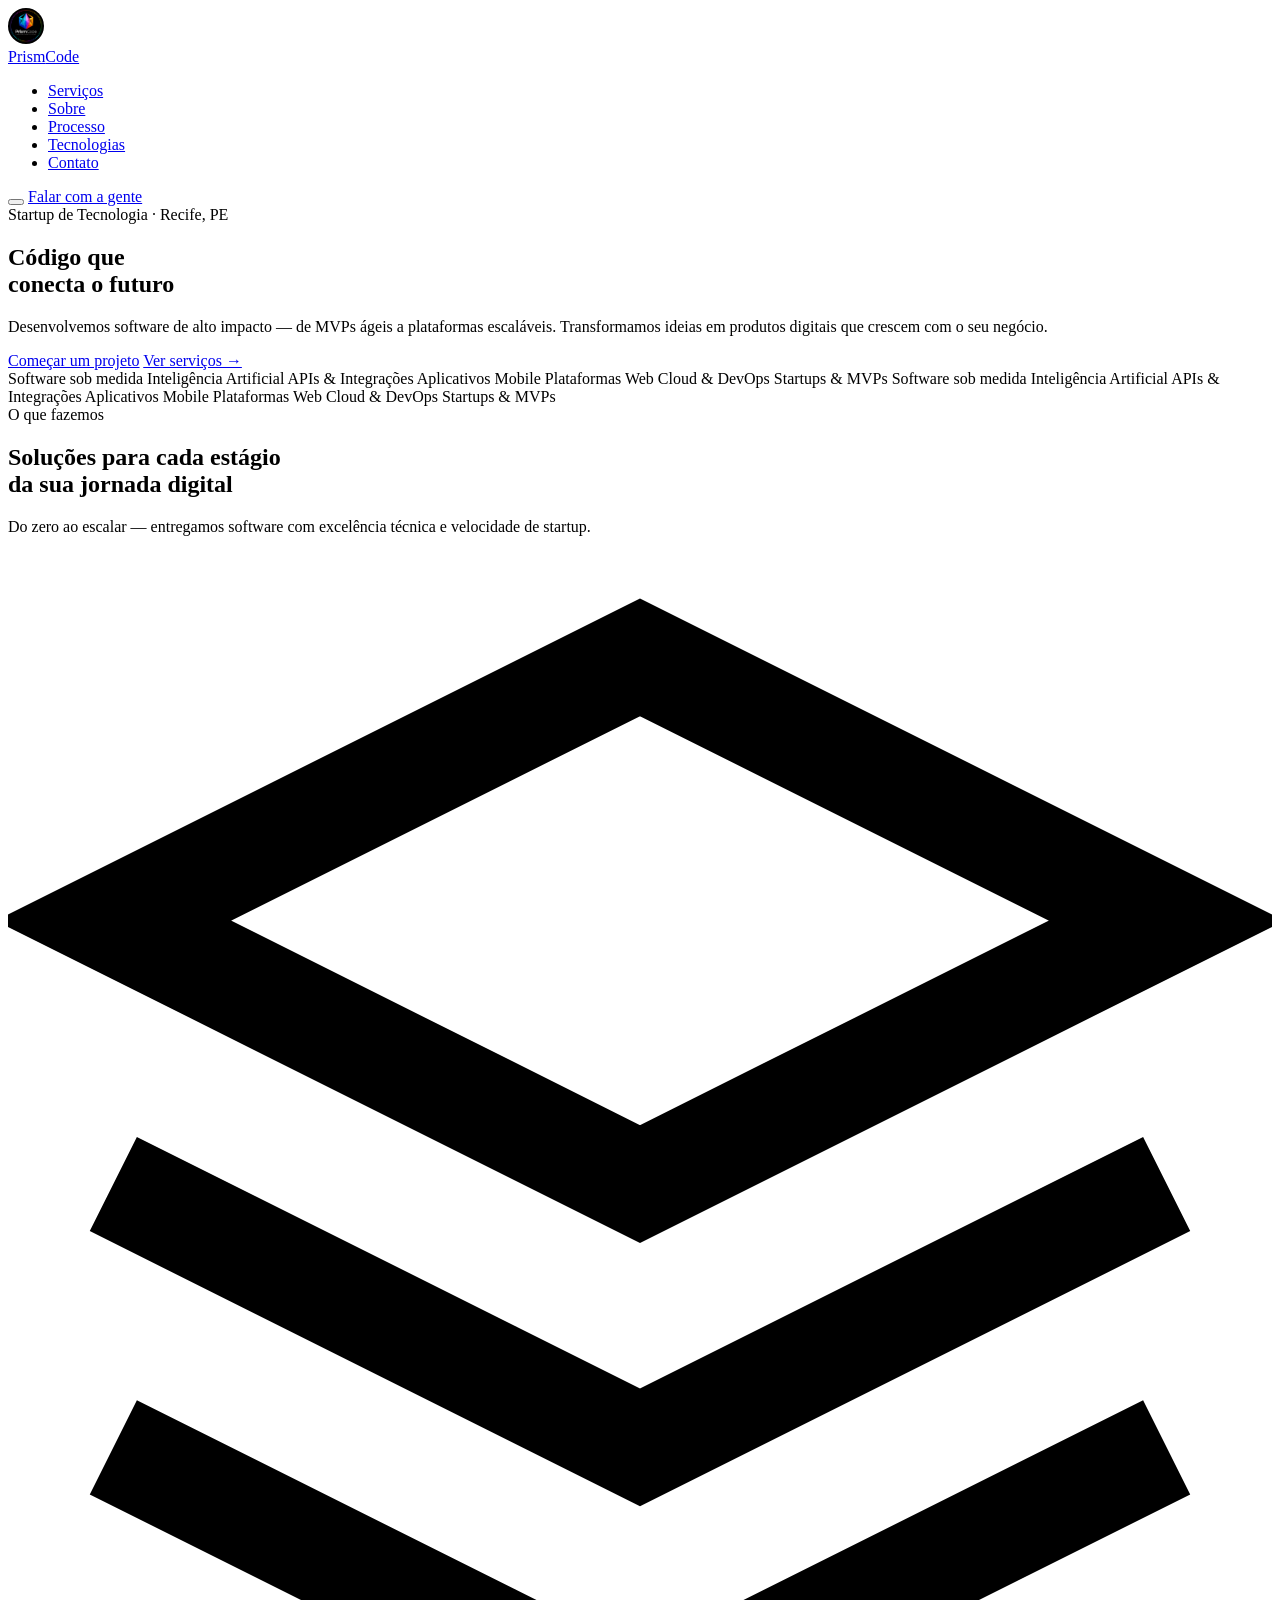
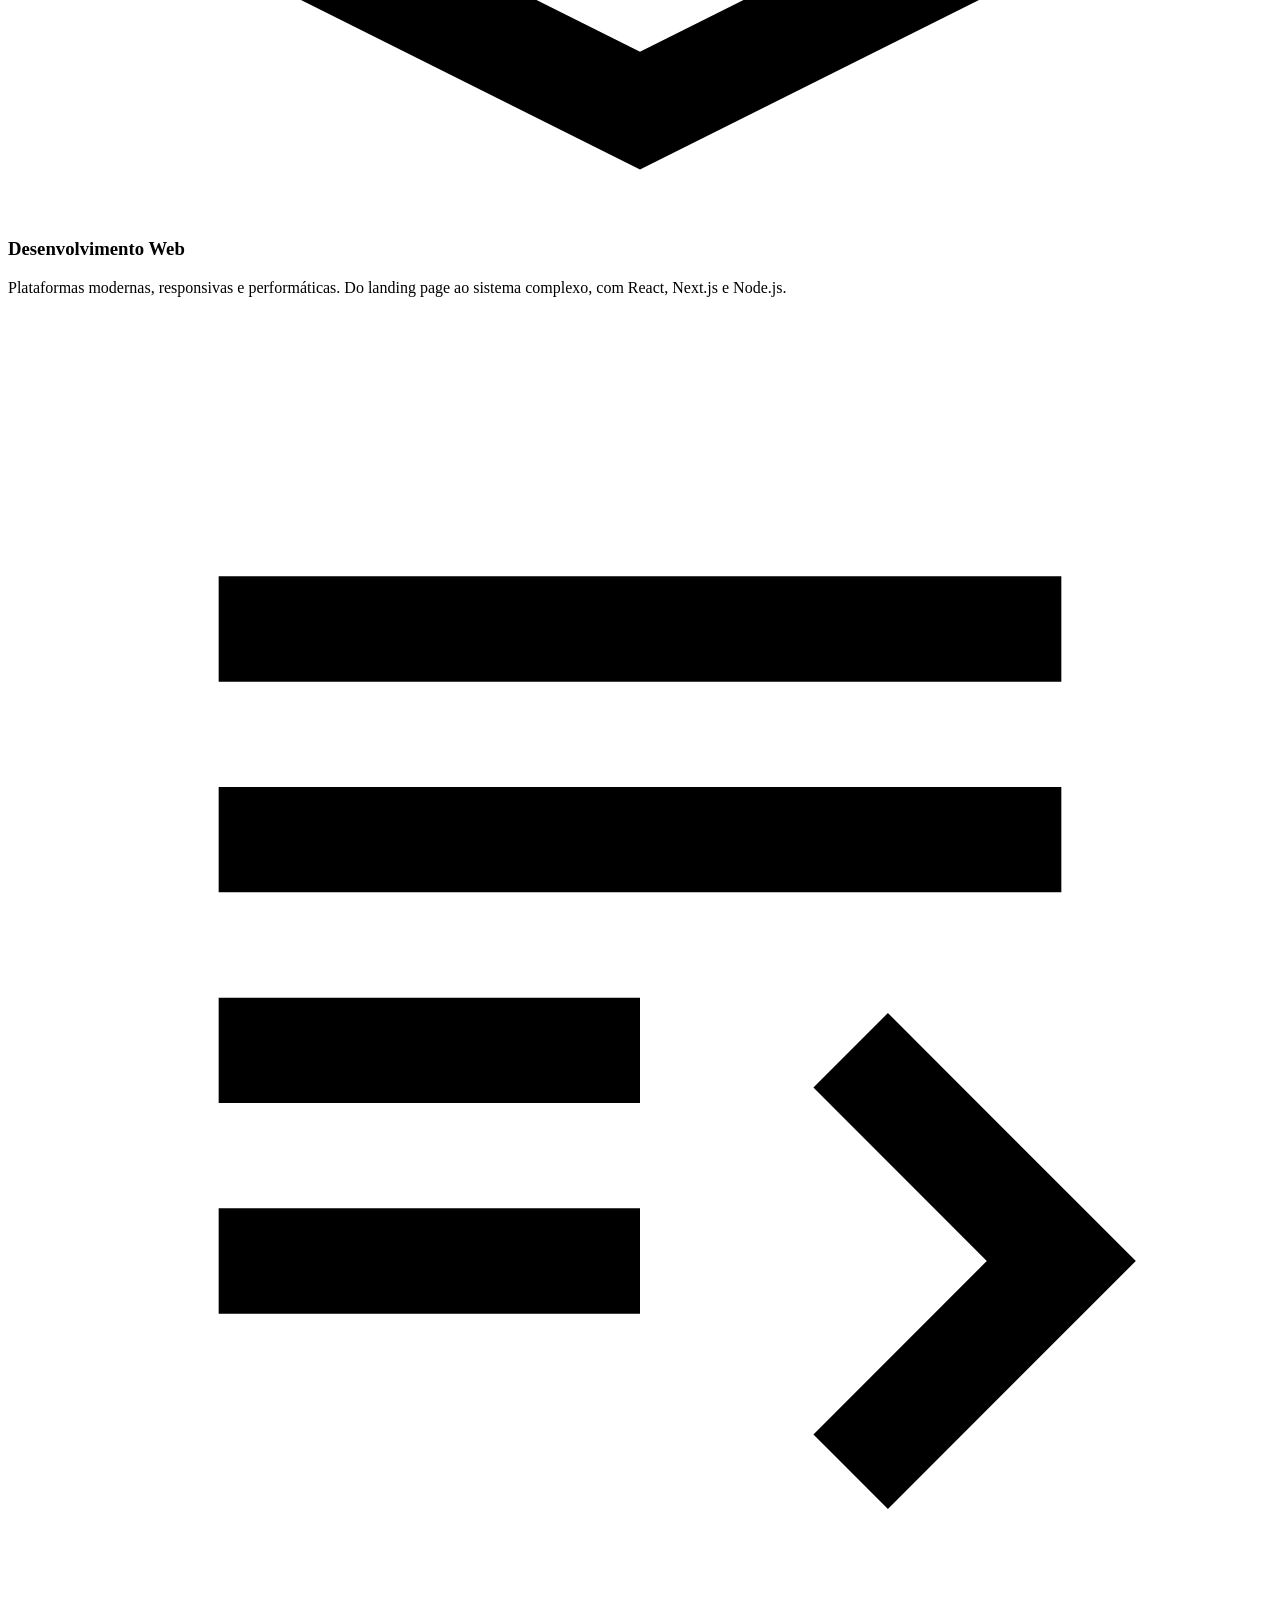
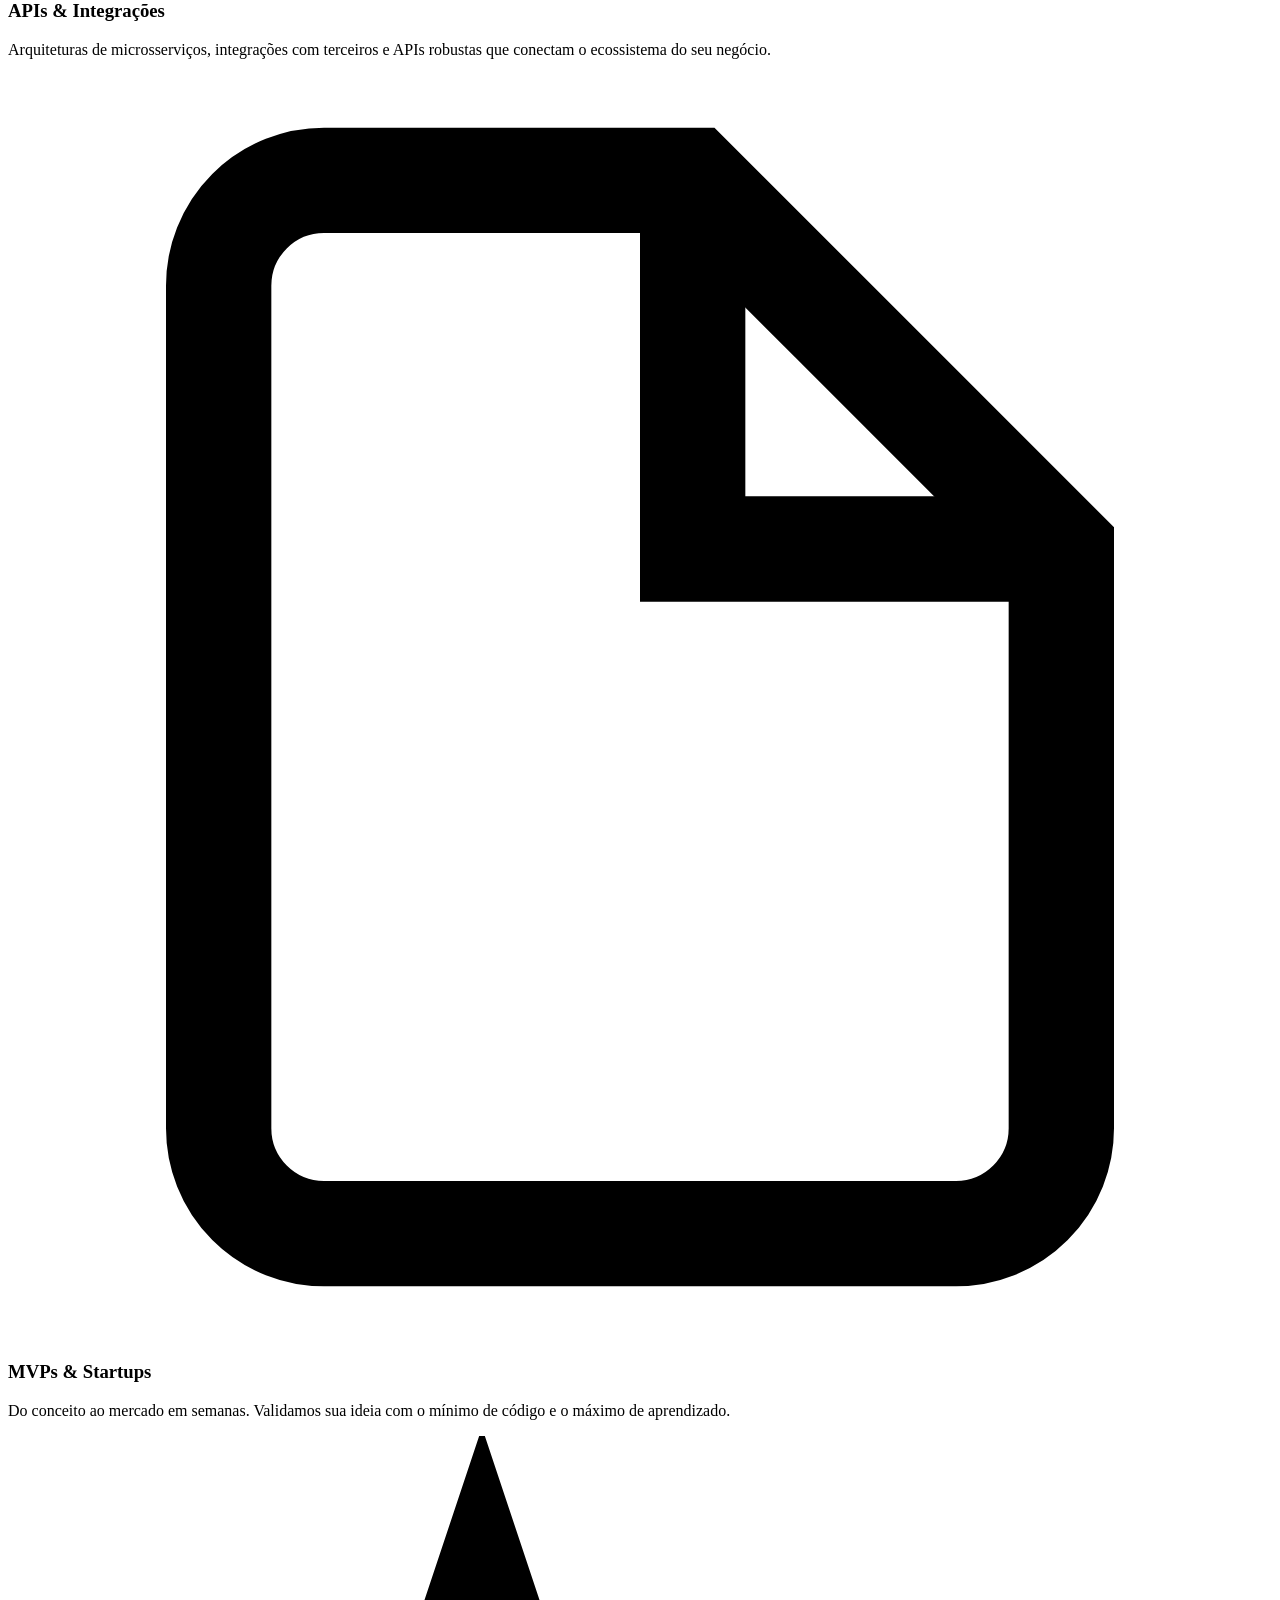
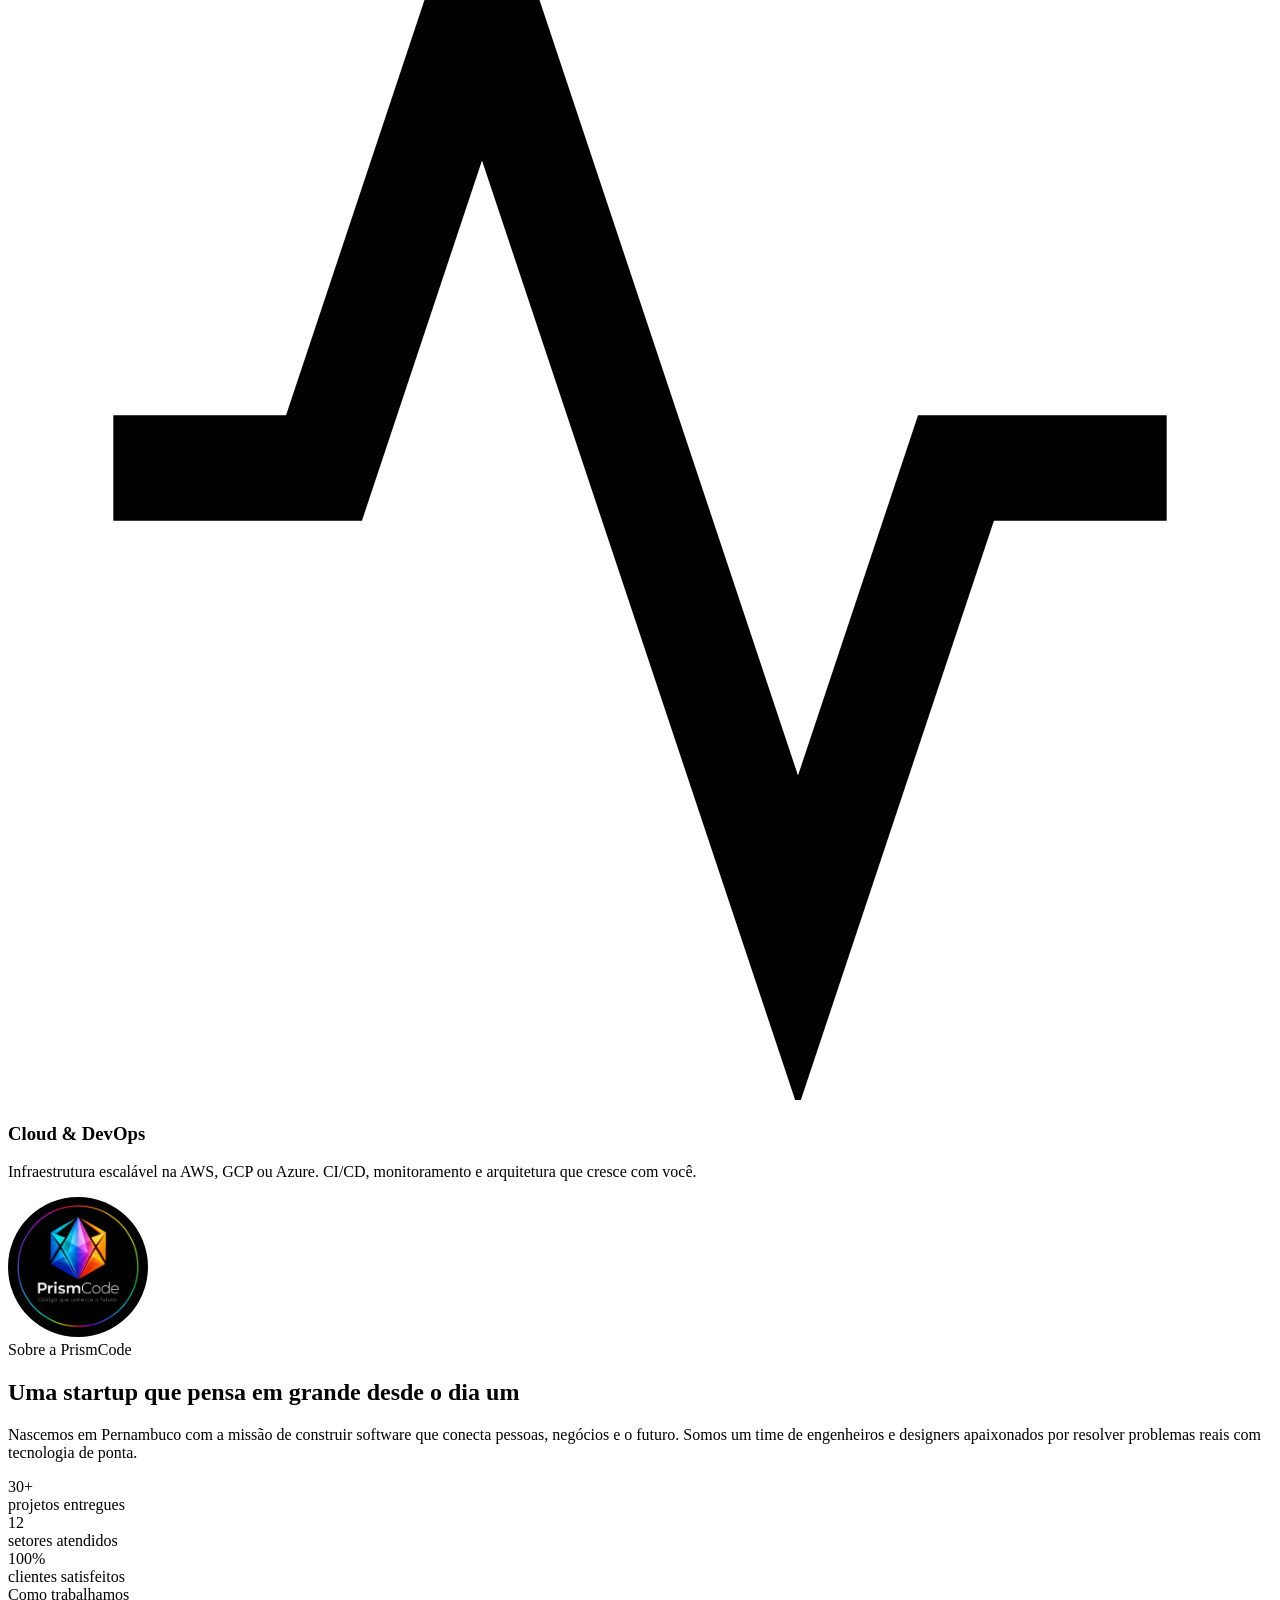
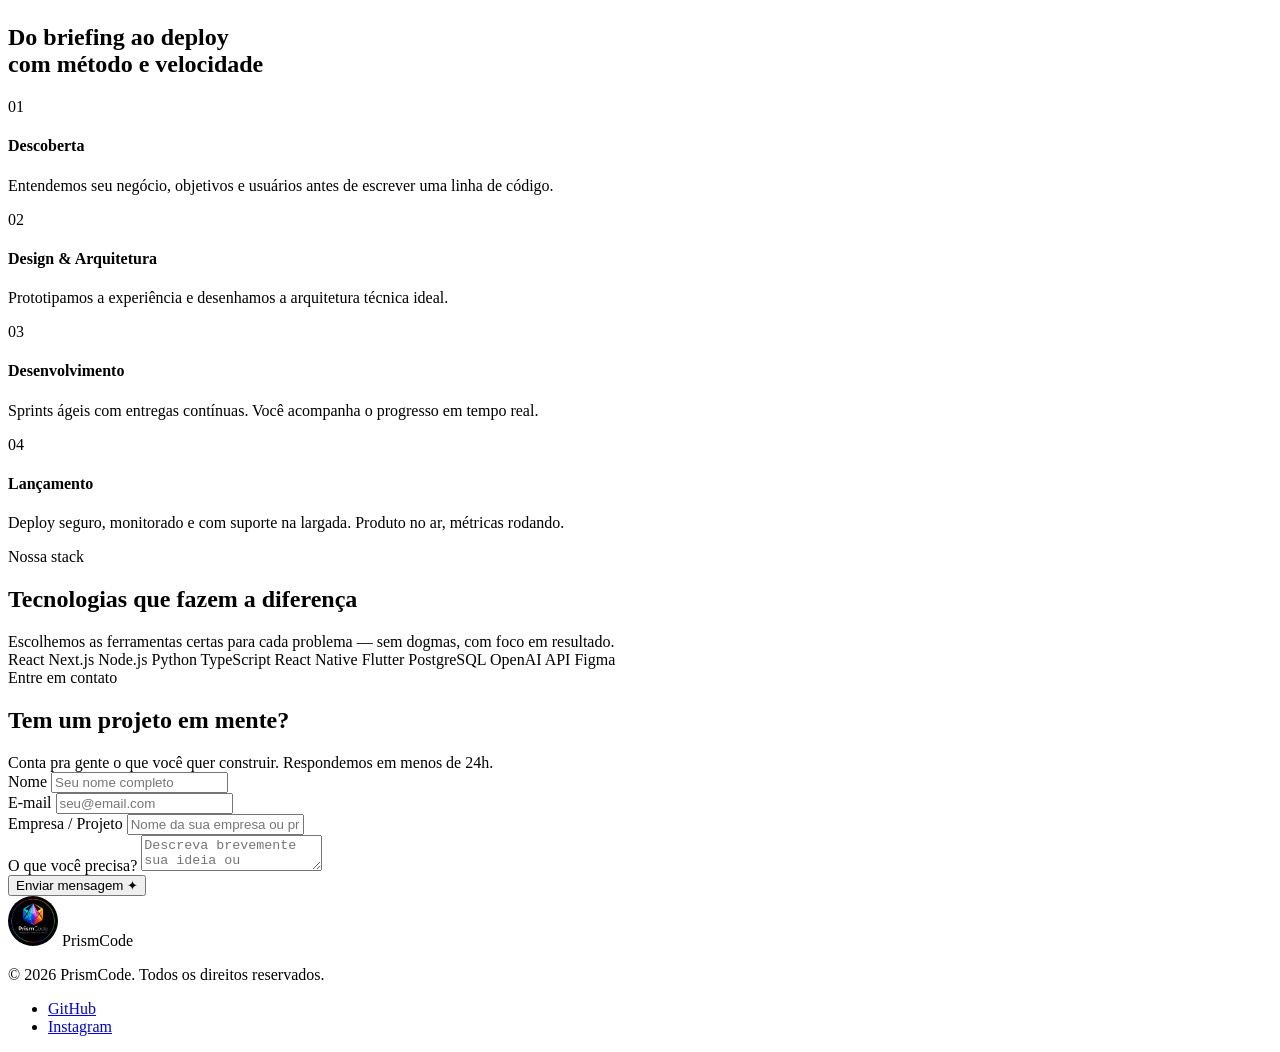
==== index.html @ 4658ee4d "Rename prismcode.html to index.html" ====
<!DOCTYPE html>
<html lang="pt-BR" data-theme="dark">
<head>
<link rel="icon" type="image/x-icon" href="images/prismlogo.png">
<meta charset="UTF-8">
<meta name="viewport" content="width=device-width, initial-scale=1.0">
<title>PrismCode — Código que conecta o futuro</title>
<link rel="stylesheet" href="css/style.css">
<link rel="preconnect" href="https://fonts.googleapis.com">
<link href="https://fonts.googleapis.com/css2?family=Syne:wght@400;600;700;800&family=DM+Sans:wght@300;400;500&display=swap" rel="stylesheet">
</head>
<body>  
<!-- NAV -->
<nav>
  <a class="nav-logo" href="#">
    <img src="images/prismlogo.png" alt="logo" style="width:36px;height:36px;border-radius:50%;object-fit:cover;flex-shrink:0;" />
    <div class="logo-text">
      <span>Prism</span><span>Code</span>
    </div>
  </a>
  <ul class="nav-links">
    <li><a href="#services">Serviços</a></li>
    <li><a href="#about">Sobre</a></li>
    <li><a href="#processo">Processo</a></li>
    <li><a href="#tecnologias">Tecnologias</a></li>
    <li><a href="#contato">Contato</a></li>
  </ul>
  <div class="nav-right">
    <button class="theme-toggle" id="themeToggle" aria-label="Alternar tema"></button>
    <a href="#contato" class="btn-cta">Falar com a gente</a>
  </div>
</nav>

<!-- HERO -->
<section class="hero">
  <div class="hero-bg">
    <div class="orb orb1"></div>
    <div class="orb orb2"></div>
    <div class="orb orb3"></div>
  </div>
  <div class="hero-content">
    <div class="badge"><span class="badge-dot"></span> Startup de Tecnologia · Recife, PE</div>
    <h1>Código que<br><span class="gradient-text">conecta o futuro</span></h1>
    <p>Desenvolvemos software de alto impacto — de MVPs ágeis a plataformas escaláveis. Transformamos ideias em produtos digitais que crescem com o seu negócio.</p>
    <div class="hero-actions">
      <a href="#contato" class="btn-primary">Começar um projeto</a>
      <a href="#services" class="btn-secondary">Ver serviços →</a>
    </div>
  </div>
</section>

<!-- MARQUEE -->
<div class="marquee-section">
  <div class="marquee-track">
    <span class="marquee-item">Software sob medida</span>
    <span class="marquee-item">Inteligência Artificial</span>
    <span class="marquee-item">APIs & Integrações</span>
    <span class="marquee-item">Aplicativos Mobile</span>
    <span class="marquee-item">Plataformas Web</span>
    <span class="marquee-item">Cloud & DevOps</span>
    <span class="marquee-item">Startups & MVPs</span>
    <span class="marquee-item">Software sob medida</span>
    <span class="marquee-item">Inteligência Artificial</span>
    <span class="marquee-item">APIs & Integrações</span>
    <span class="marquee-item">Aplicativos Mobile</span>
    <span class="marquee-item">Plataformas Web</span>
    <span class="marquee-item">Cloud & DevOps</span>
    <span class="marquee-item">Startups & MVPs</span>
  </div>
</div>

<!-- SERVICES -->
<section id="services">
  <div class="services-header reveal">
    <div class="section-label">O que fazemos</div>
    <h2 class="section-title">Soluções para cada estágio<br>da sua jornada digital</h2>
    <p class="section-sub">Do zero ao escalar — entregamos software com excelência técnica e velocidade de startup.</p>
  </div>

  <div class="cards-grid reveal">
    <div class="card">
      <div class="card-icon ci-blue">
        <svg viewBox="0 0 24 24" fill="none" stroke="currentColor" stroke-width="2"><path d="M12 2L2 7l10 5 10-5-10-5z"/><path d="M2 17l10 5 10-5"/><path d="M2 12l10 5 10-5"/></svg>
      </div>
      <h3>Desenvolvimento Web</h3>
      <p>Plataformas modernas, responsivas e performáticas. Do landing page ao sistema complexo, com React, Next.js e Node.js.</p>
    </div>
    <div class="card">
      <div class="card-icon ci-orange">
        <svg viewBox="0 0 24 24" fill="none" stroke="currentColor" stroke-width="2"><path d="M4 6h16M4 10h16M4 14h8M4 18h8M16 14l4 4-4 4"/></svg>
      </div>
      <h3>APIs & Integrações</h3>
      <p>Arquiteturas de microsserviços, integrações com terceiros e APIs robustas que conectam o ecossistema do seu negócio.</p>
    </div>
    <div class="card">
      <div class="card-icon ci-pink">
        <svg viewBox="0 0 24 24" fill="none" stroke="currentColor" stroke-width="2"><path d="M13 2H6a2 2 0 00-2 2v16a2 2 0 002 2h12a2 2 0 002-2V9z"/><polyline points="13 2 13 9 20 9"/></svg>
      </div>
      <h3>MVPs & Startups</h3>
      <p>Do conceito ao mercado em semanas. Validamos sua ideia com o mínimo de código e o máximo de aprendizado.</p>
    </div>
    <div class="card">
      <div class="card-icon ci-yellow">
        <svg viewBox="0 0 24 24" fill="none" stroke="currentColor" stroke-width="2"><polyline points="22 12 18 12 15 21 9 3 6 12 2 12"/></svg>
      </div>
      <h3>Cloud & DevOps</h3>
      <p>Infraestrutura escalável na AWS, GCP ou Azure. CI/CD, monitoramento e arquitetura que cresce com você.</p>
    </div>
  </div>
</section>

<!-- ABOUT -->
<section id="about">
  <div class="about-grid">
    <div class="about-visual">
      <div class="ring-outer">
        <div class="ring-inner">
          <img src="images/prismlogo.png" style="width:140px;height:140px;border-radius:50%;object-fit:cover;" />
        </div>
      </div>
    </div>
    <div class="reveal">
      <div class="section-label">Sobre a PrismCode</div>
      <h2 class="section-title">Uma startup que pensa em grande desde o dia um</h2>
      <p class="section-sub">Nascemos em Pernambuco com a missão de construir software que conecta pessoas, negócios e o futuro. Somos um time de engenheiros e designers apaixonados por resolver problemas reais com tecnologia de ponta.</p>
      <div class="stats-row">
        <div class="stat-item">
          <div class="stat-num">30+</div>
          <div class="stat-label">projetos entregues</div>
        </div>
        <div class="stat-item">
          <div class="stat-num">12</div>
          <div class="stat-label">setores atendidos</div>
        </div>
        <div class="stat-item">
          <div class="stat-num">100%</div>
          <div class="stat-label">clientes satisfeitos</div>
        </div>
      </div>
    </div>
  </div>
</section>

<!-- PROCESS -->
<section id="processo">
  <div class="process-header reveal">
    <div class="section-label">Como trabalhamos</div>
    <h2 class="section-title">Do briefing ao deploy<br>com método e velocidade</h2>
  </div>
  <div class="process-steps reveal">
    <div class="step">
      <div class="step-num">01</div>
      <h4>Descoberta</h4>
      <p>Entendemos seu negócio, objetivos e usuários antes de escrever uma linha de código.</p>
    </div>
    <div class="step">
      <div class="step-num">02</div>
      <h4>Design & Arquitetura</h4>
      <p>Prototipamos a experiência e desenhamos a arquitetura técnica ideal.</p>
    </div>
    <div class="step">
      <div class="step-num">03</div>
      <h4>Desenvolvimento</h4>
      <p>Sprints ágeis com entregas contínuas. Você acompanha o progresso em tempo real.</p>
    </div>
    <div class="step">
      <div class="step-num">04</div>
      <h4>Lançamento</h4>
      <p>Deploy seguro, monitorado e com suporte na largada. Produto no ar, métricas rodando.</p>
    </div>
  </div>
</section>

<!-- TECH STACK -->
<section id="tecnologias">
  <div class="tech-header reveal">
    <div class="section-label">Nossa stack</div>
    <h2 class="section-title">Tecnologias que fazem a diferença</h2>
    <p class="section-sub" style="margin: 0 auto;">Escolhemos as ferramentas certas para cada problema — sem dogmas, com foco em resultado.</p>
  </div>
  <div class="tech-pills reveal">
    <span class="pill featured">React</span>
    <span class="pill featured">Next.js</span>
    <span class="pill featured">Node.js</span>
    <span class="pill featured">Python</span>
    <span class="pill">TypeScript</span>
    <span class="pill">React Native</span>
    <span class="pill">Flutter</span>
    <span class="pill">PostgreSQL</span>
    <span class="pill featured">OpenAI API</span>
    <span class="pill">Figma</span>
  </div>
</section>

<!-- CONTACT -->
<section id="contato">
  <div class="contact-wrapper">
    <div class="reveal">
      <div class="section-label">Entre em contato</div>
      <h2 class="section-title">Tem um projeto em mente?</h2>
      <p class="section-sub" style="margin: 0 auto;">Conta pra gente o que você quer construir. Respondemos em menos de 24h.</p>
    </div>
    <form class="contact-form reveal" onsubmit="handleSubmit(event)">
      <div class="form-row">
        <div class="form-group">
          <label>Nome</label>
          <input type="text" placeholder="Seu nome completo">
        </div>
        <div class="form-group">
          <label>E-mail</label>
          <input type="email" placeholder="seu@email.com">
        </div>
      </div>
      <div class="form-group">
        <label>Empresa / Projeto</label>
        <input type="text" placeholder="Nome da sua empresa ou projeto">
      </div>
      <div class="form-group">
        <label>O que você precisa?</label>
        <textarea placeholder="Descreva brevemente sua ideia ou problema..."></textarea>
      </div>
      <button type="submit" class="submit-btn">Enviar mensagem ✦</button>
    </form>
  </div>
</section>

<!-- FOOTER -->
<footer>
  <div class="footer-logo">
    <img src="images/prismlogo.png" style="width: 50px;height: 50px;border-radius:50%;object-fit:cover;" />
    <span>PrismCode</span>
  </div>
  <p class="footer-copy">© 2026 PrismCode. Todos os direitos reservados.</p>
  <ul class="footer-links">
    <li><a href="https://github.com/PrismCod">GitHub</a></li> 
    <li><a href="https://www.instagram.com/prism.cod?igsh=MW1oZTVtaHFmNGNlbA%3D%3D&utm_source=qr">Instagram</a></li>
  </ul>
</footer>

<script>
  // Theme toggle
  const toggle = document.getElementById('themeToggle');
  toggle.addEventListener('click', () => {
    const html = document.documentElement;
    html.dataset.theme = html.dataset.theme === 'dark' ? 'light' : 'dark';
  });

  // Scroll reveal
  const observer = new IntersectionObserver((entries) => {
    entries.forEach(e => { if (e.isIntersecting) { e.target.classList.add('visible'); } });
  }, { threshold: 0.1 });

  document.querySelectorAll('.reveal').forEach(el => observer.observe(el));

  // Form feedback
  function handleSubmit(e) {
    e.preventDefault();
    const btn = e.target.querySelector('.submit-btn');
    btn.textContent = 'Mensagem enviada! ✓';
    btn.style.background = 'linear-gradient(135deg,#00e5b3,#00e5ff)';
    setTimeout(() => {
      btn.textContent = 'Enviar mensagem ✦';
      btn.style.background = '';
    }, 3000);
  }
</script>
</body>
</html>
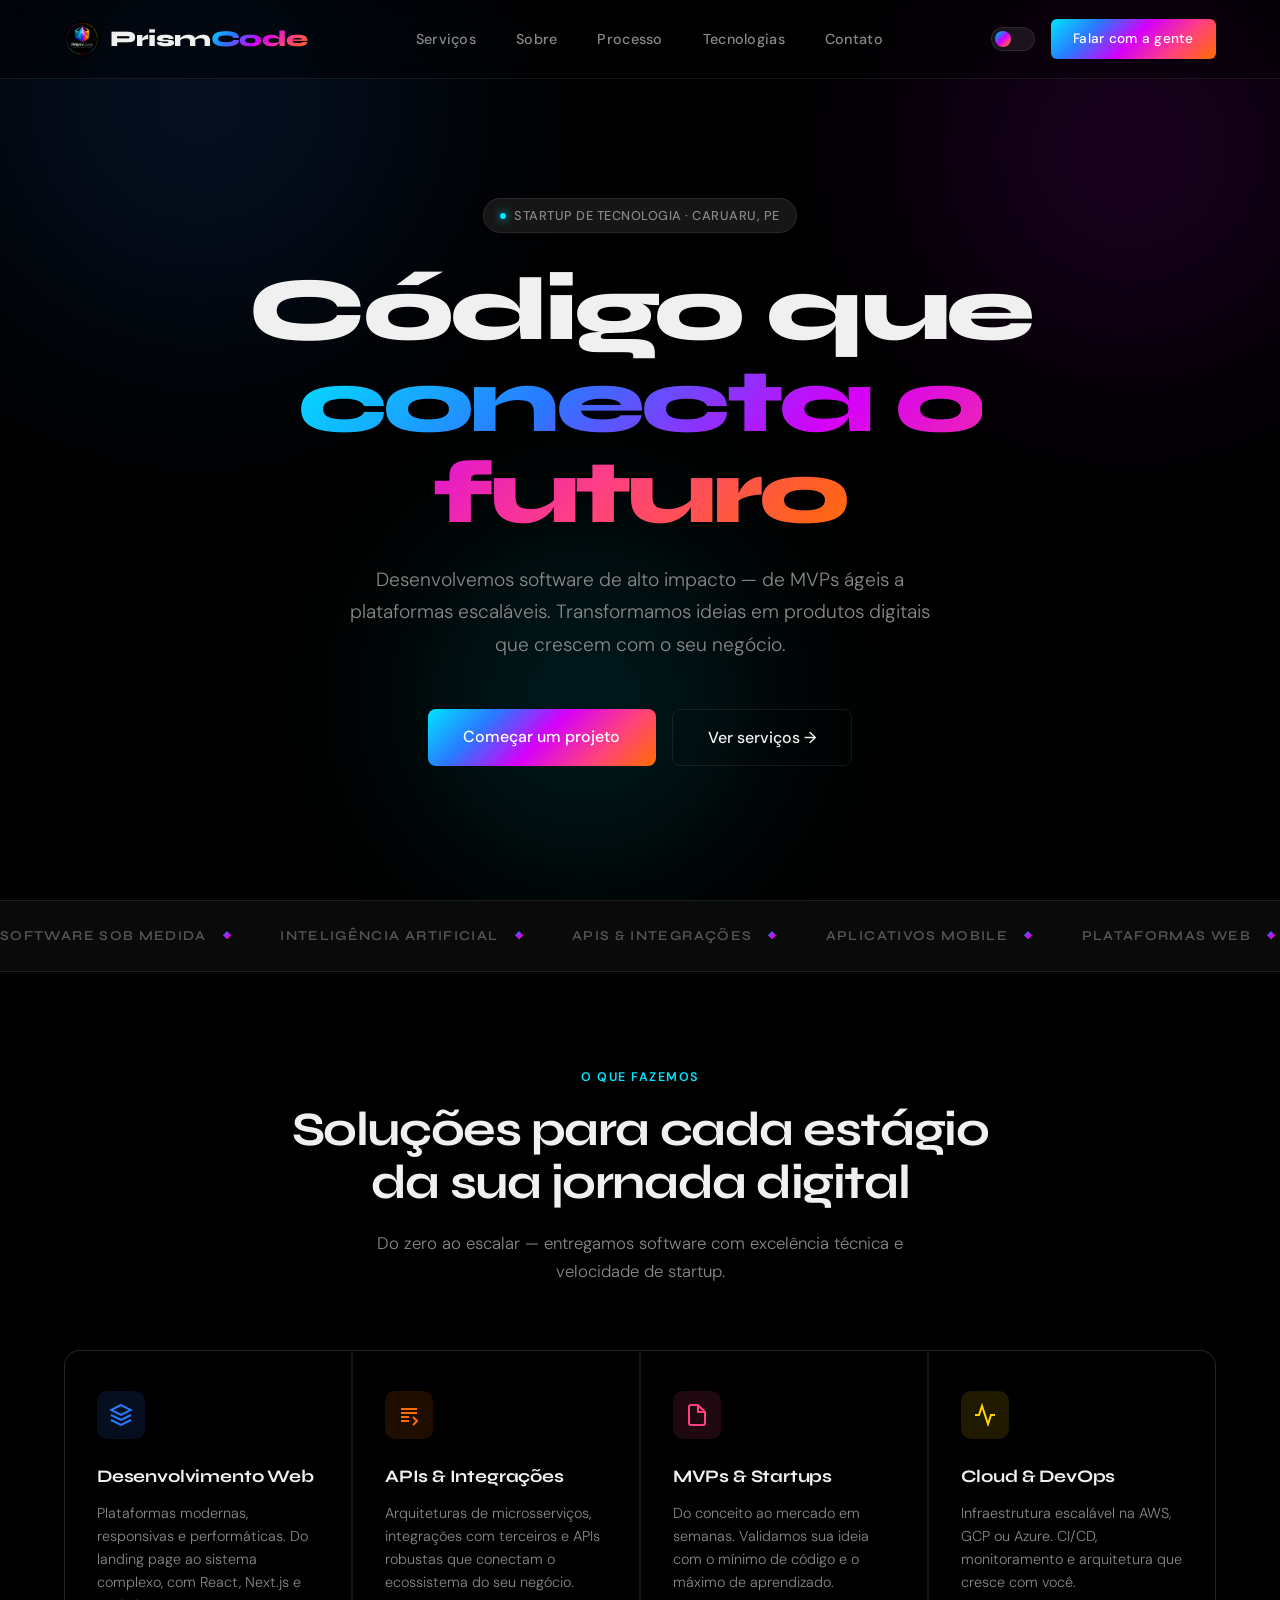
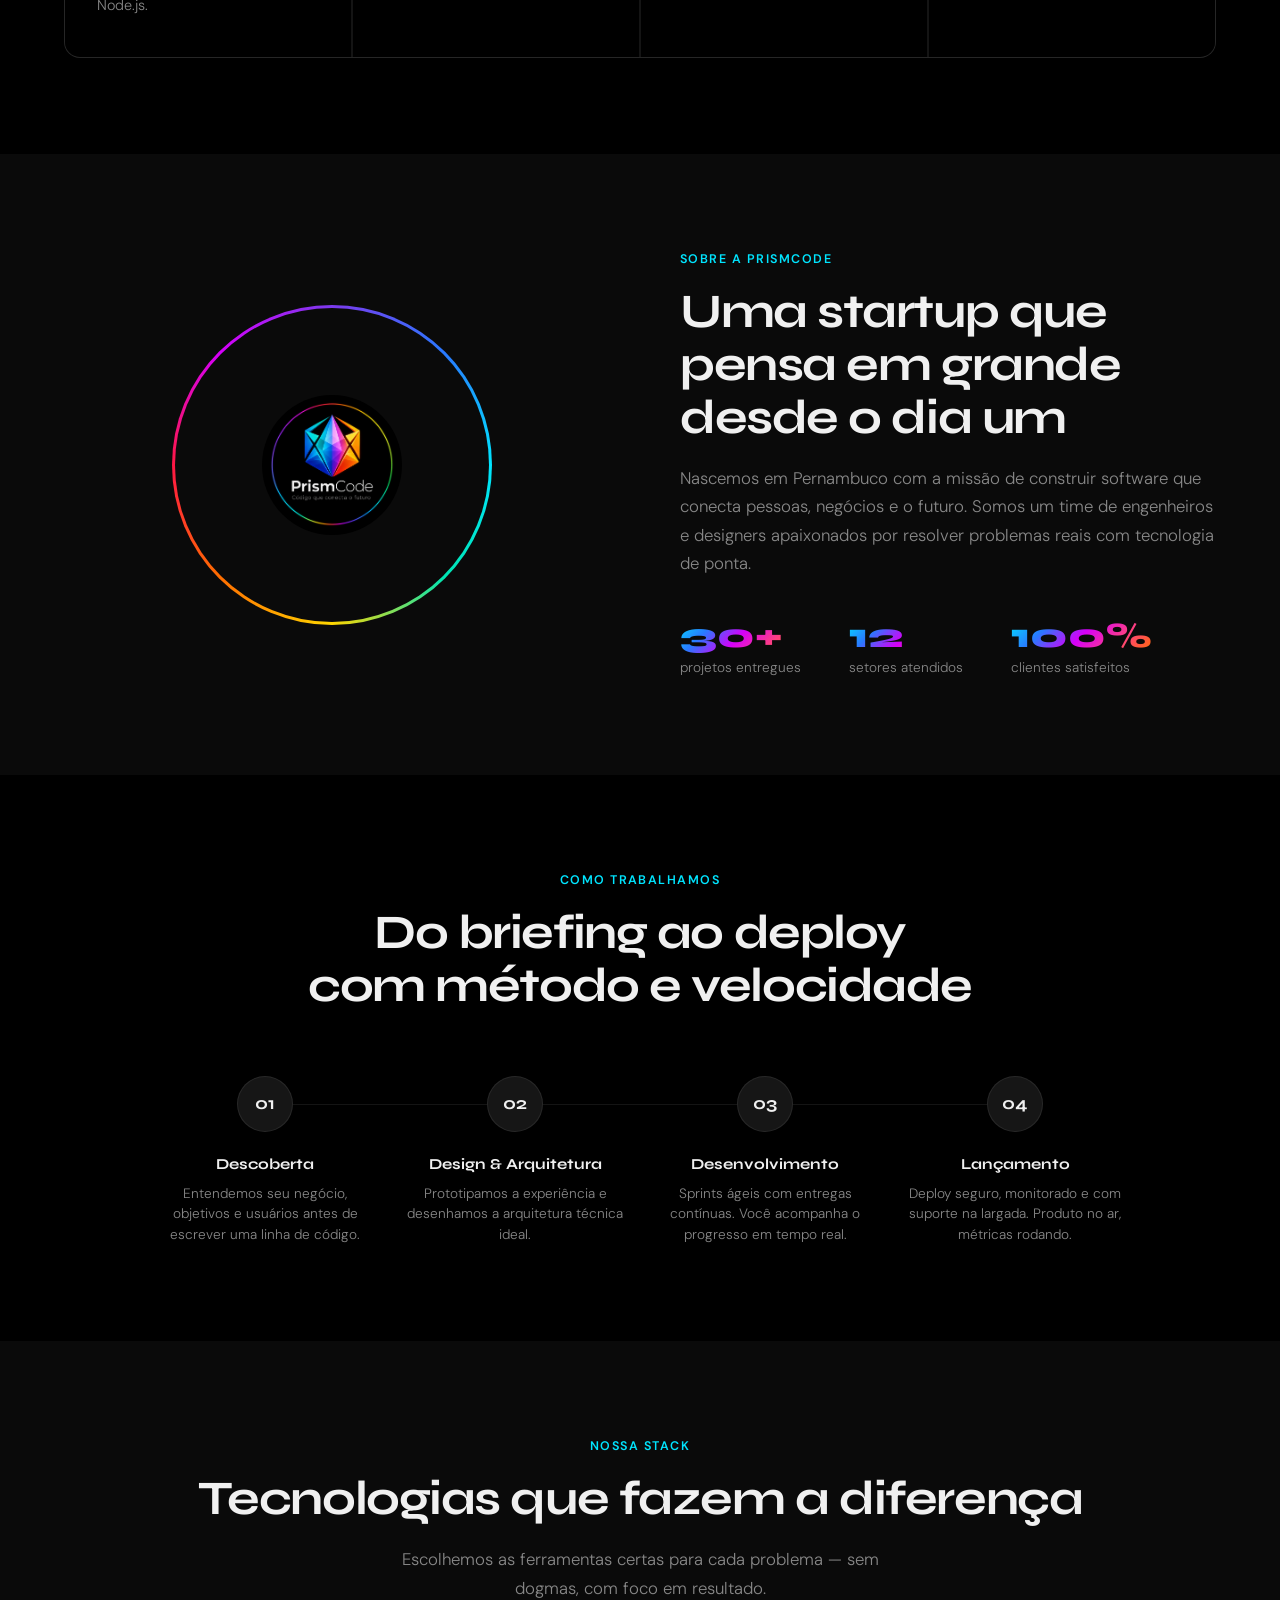
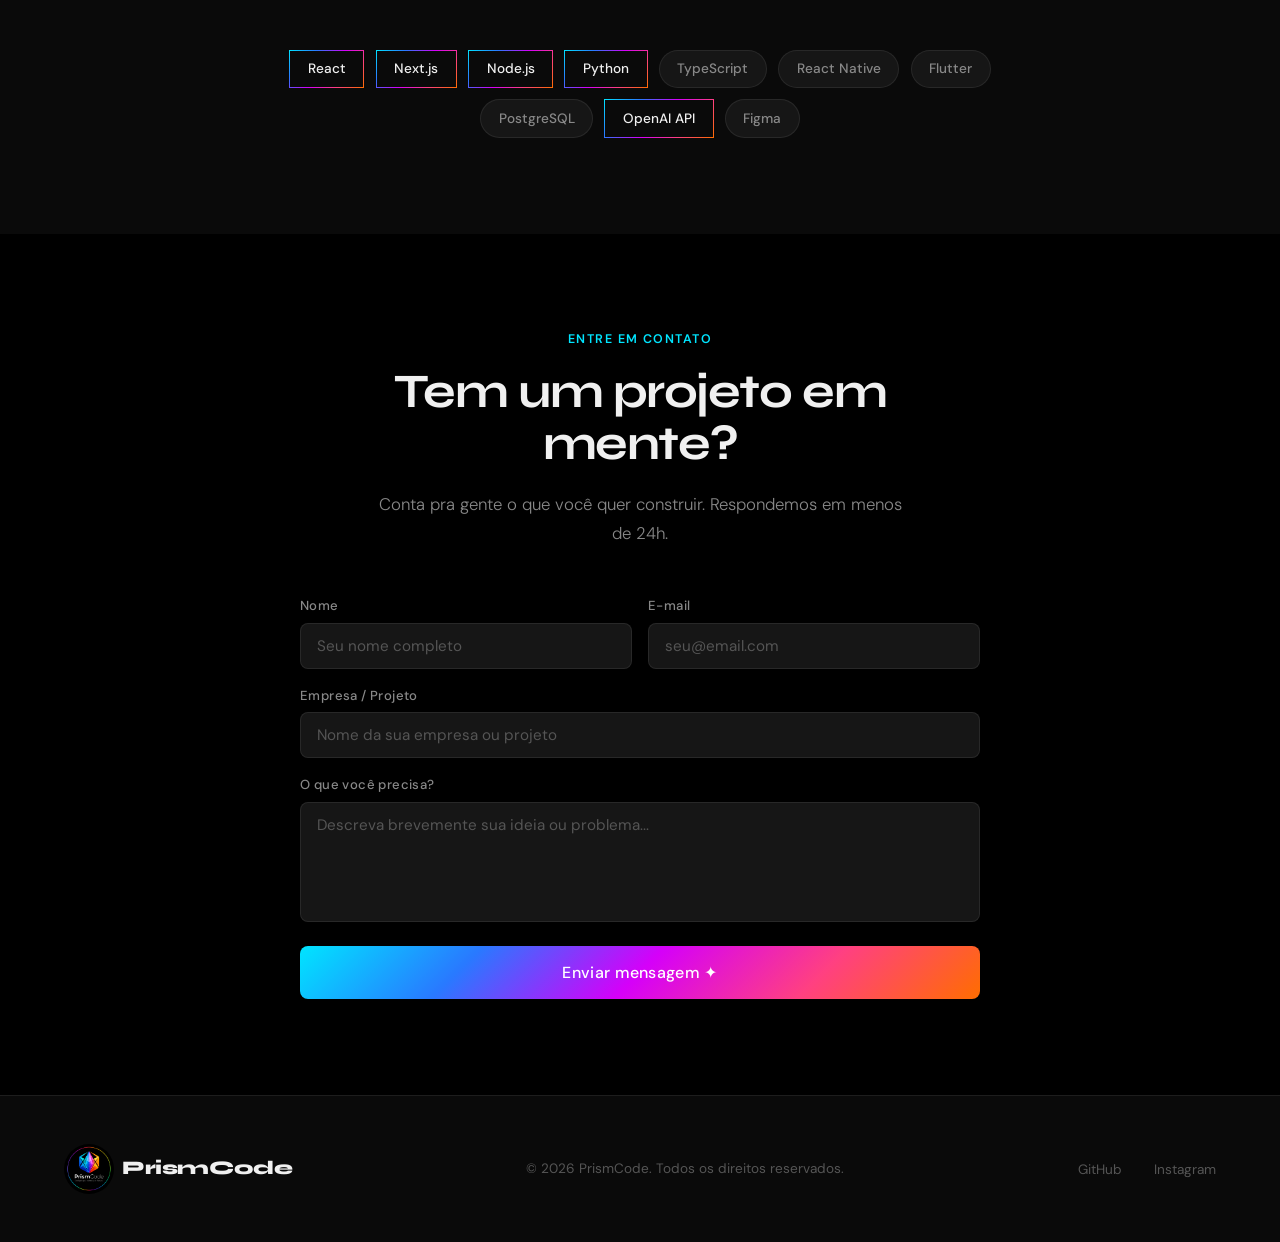
==== commit 35dd26db: "Update index.html" ====
--- a/index.html
+++ b/index.html
@@ -39,7 +39,7 @@
     <div class="orb orb3"></div>
   </div>
   <div class="hero-content">
-    <div class="badge"><span class="badge-dot"></span> Startup de Tecnologia · Recife, PE</div>
+    <div class="badge"><span class="badge-dot"></span> Startup de Tecnologia · Caruaru, PE</div>
     <h1>Código que<br><span class="gradient-text">conecta o futuro</span></h1>
     <p>Desenvolvemos software de alto impacto — de MVPs ágeis a plataformas escaláveis. Transformamos ideias em produtos digitais que crescem com o seu negócio.</p>
     <div class="hero-actions">
--- a/css/style.css
+++ b/css/style.css
@@ -0,0 +1,678 @@
+  :root {
+    --bg: #000000;
+    --bg2: #0a0a0a;
+    --bg3: #111111;
+    --surface: #161616;
+    --border: rgba(255,255,255,0.08);
+    --text: #f0f0f0;
+    --text2: #888888;
+    --text3: #555555;
+    --prism-cyan: #00e5ff;
+    --prism-blue: #2979ff;
+    --prism-purple: #d500f9;
+    --prism-pink: #ff4081;
+    --prism-orange: #ff6d00;
+    --prism-yellow: #ffd600;
+    --prism-red: #ff1744;
+    --gradient: linear-gradient(135deg, #00e5ff, #2979ff, #d500f9, #ff4081, #ff6d00);
+    --ring: conic-gradient(from 0deg, #7c3aed, #2979ff, #00e5ff, #00e5b3, #ffd600, #ff6d00, #ff1744, #d500f9, #7c3aed);
+    --transition: 0.35s cubic-bezier(0.4,0,0.2,1);
+  }
+
+  [data-theme="light"] {
+    --bg: #f8f8f6;
+    --bg2: #f0f0ec;
+    --bg3: #e8e8e3;
+    --surface: #ffffff;
+    --border: rgba(0,0,0,0.08);
+    --text: #0a0a0a;
+    --text2: #555555;
+    --text3: #999999;
+  }
+
+  * { margin: 0; padding: 0; box-sizing: border-box; }
+
+  html { scroll-behavior: smooth; }
+
+  body {
+    background: var(--bg);
+    color: var(--text);
+    font-family: 'DM Sans', sans-serif;
+    font-weight: 400;
+    line-height: 1.6;
+    transition: background var(--transition), color var(--transition);
+    overflow-x: hidden;
+  }
+
+  /* ─── NAV ─── */
+  nav {
+    position: fixed; top: 0; left: 0; right: 0; z-index: 100;
+    display: flex; align-items: center; justify-content: space-between;
+    padding: 1.2rem 5%;
+    background: rgba(0,0,0,0.4);
+    backdrop-filter: blur(20px);
+    border-bottom: 1px solid var(--border);
+    transition: background var(--transition);
+  }
+
+  [data-theme="light"] nav { background: rgba(248,248,246,0.7); }
+
+  .nav-logo {
+    font-family: 'Syne', sans-serif;
+    font-weight: 800;
+    font-size: 1.4rem;
+    letter-spacing: -0.02em;
+    text-decoration: none;
+    display: flex; align-items: center; gap: 10px;
+  }
+
+  .logo-prism {
+    width: 32px; height: 32px;
+    background: var(--gradient);
+    clip-path: polygon(50% 0%, 100% 50%, 50% 100%, 0% 50%);
+    flex-shrink: 0;
+    animation: spinSlow 12s linear infinite;
+  }
+
+  @keyframes spinSlow { to { transform: rotate(360deg); } }
+
+  .logo-text span:first-child { color: var(--text); }
+  .logo-text span:last-child {
+    background: var(--gradient);
+    -webkit-background-clip: text;
+    -webkit-text-fill-color: transparent;
+    background-clip: text;
+  }
+
+  .nav-links {
+    display: flex; gap: 2.5rem; list-style: none;
+  }
+
+  .nav-links a {
+    font-size: 0.9rem;
+    font-weight: 500;
+    letter-spacing: 0.02em;
+    color: var(--text2);
+    text-decoration: none;
+    transition: color 0.2s;
+  }
+  .nav-links a:hover { color: var(--text); }
+
+  .nav-right { display: flex; align-items: center; gap: 1rem; }
+
+  .theme-toggle {
+    width: 44px; height: 24px;
+    background: var(--border);
+    border: 1px solid var(--border);
+    border-radius: 99px;
+    cursor: pointer;
+    position: relative;
+    transition: background var(--transition);
+  }
+
+  [data-theme="light"] .theme-toggle { background: rgba(0,0,0,0.12); }
+
+  .theme-toggle::after {
+    content: '';
+    position: absolute;
+    top: 3px; left: 3px;
+    width: 16px; height: 16px;
+    border-radius: 50%;
+    background: var(--gradient);
+    transition: transform var(--transition);
+  }
+
+  [data-theme="light"] .theme-toggle::after { transform: translateX(20px); }
+
+  .btn-cta {
+    font-family: 'DM Sans', sans-serif;
+    font-size: 0.85rem;
+    font-weight: 500;
+    padding: 0.55rem 1.4rem;
+    border-radius: 6px;
+    border: none;
+    background: var(--gradient);
+    color: #fff;
+    cursor: pointer;
+    text-decoration: none;
+    letter-spacing: 0.02em;
+    position: relative;
+    overflow: hidden;
+    transition: opacity 0.2s, transform 0.2s;
+  }
+
+  .btn-cta:hover { opacity: 0.9; transform: translateY(-1px); }
+
+  /* ─── HERO ─── */
+  .hero {
+    min-height: 100vh;
+    display: flex; flex-direction: column; align-items: center; justify-content: center;
+    text-align: center;
+    padding: 8rem 5% 4rem;
+    position: relative;
+    overflow: hidden;
+  }
+
+  .hero-bg {
+    position: absolute; inset: 0; z-index: 0;
+    overflow: hidden;
+  }
+
+  .orb {
+    position: absolute;
+    border-radius: 50%;
+    filter: blur(80px);
+    opacity: 0.15;
+    animation: drift 12s ease-in-out infinite alternate;
+  }
+
+  [data-theme="light"] .orb { opacity: 0.08; }
+
+  .orb1 { width: 600px; height: 600px; background: radial-gradient(circle, #2979ff, transparent); top: -200px; left: -100px; animation-delay: 0s; }
+  .orb2 { width: 500px; height: 500px; background: radial-gradient(circle, #d500f9, transparent); top: -100px; right: -100px; animation-delay: -4s; }
+  .orb3 { width: 400px; height: 400px; background: radial-gradient(circle, #00e5ff, transparent); bottom: 0; left: 30%; animation-delay: -8s; }
+
+  @keyframes drift {
+    from { transform: translate(0, 0) scale(1); }
+    to { transform: translate(30px, 40px) scale(1.1); }
+  }
+
+  .hero-content { position: relative; z-index: 1; max-width: 860px; }
+
+  .badge {
+    display: inline-flex; align-items: center; gap: 8px;
+    background: var(--surface);
+    border: 1px solid var(--border);
+    border-radius: 99px;
+    padding: 0.4rem 1rem;
+    font-size: 0.8rem;
+    font-weight: 500;
+    color: var(--text2);
+    margin-bottom: 2rem;
+    letter-spacing: 0.04em;
+    text-transform: uppercase;
+  }
+
+  .badge-dot {
+    width: 6px; height: 6px; border-radius: 50%;
+    background: var(--prism-cyan);
+    box-shadow: 0 0 8px var(--prism-cyan);
+    animation: pulse 2s ease-in-out infinite;
+  }
+
+  @keyframes pulse {
+    0%, 100% { opacity: 1; transform: scale(1); }
+    50% { opacity: 0.5; transform: scale(0.8); }
+  }
+
+  h1 {
+    font-family: 'Syne', sans-serif;
+    font-size: clamp(3rem, 7vw, 6rem);
+    font-weight: 800;
+    line-height: 1.02;
+    letter-spacing: -0.04em;
+    margin-bottom: 1.5rem;
+  }
+
+  .gradient-text {
+    background: var(--gradient);
+    -webkit-background-clip: text;
+    -webkit-text-fill-color: transparent;
+    background-clip: text;
+  }
+
+  .hero p {
+    font-size: 1.2rem;
+    color: var(--text2);
+    max-width: 580px;
+    margin: 0 auto 3rem;
+    line-height: 1.7;
+    font-weight: 300;
+  }
+
+  .hero-actions {
+    display: flex; gap: 1rem; justify-content: center; flex-wrap: wrap;
+  }
+
+  .btn-primary {
+    font-family: 'DM Sans', sans-serif;
+    font-size: 1rem;
+    font-weight: 500;
+    padding: 0.9rem 2.2rem;
+    border-radius: 8px;
+    border: none;
+    background: var(--gradient);
+    color: #fff;
+    cursor: pointer;
+    text-decoration: none;
+    transition: transform 0.2s, opacity 0.2s;
+  }
+  .btn-primary:hover { transform: translateY(-2px); opacity: 0.9; }
+
+  .btn-secondary {
+    font-family: 'DM Sans', sans-serif;
+    font-size: 1rem;
+    font-weight: 500;
+    padding: 0.9rem 2.2rem;
+    border-radius: 8px;
+    background: transparent;
+    color: var(--text);
+    border: 1px solid var(--border);
+    cursor: pointer;
+    text-decoration: none;
+    transition: border-color 0.2s, background 0.2s;
+  }
+  .btn-secondary:hover { border-color: var(--text3); background: var(--surface); }
+
+  /* ─── MARQUEE ─── */
+  .marquee-section {
+    padding: 1.5rem 0;
+    border-top: 1px solid var(--border);
+    border-bottom: 1px solid var(--border);
+    overflow: hidden;
+    background: var(--bg2);
+  }
+
+  .marquee-track {
+    display: flex; gap: 3rem;
+    animation: marquee 24s linear infinite;
+    width: max-content;
+  }
+
+  .marquee-item {
+    font-family: 'Syne', sans-serif;
+    font-size: 0.85rem;
+    font-weight: 600;
+    letter-spacing: 0.1em;
+    text-transform: uppercase;
+    color: var(--text3);
+    white-space: nowrap;
+    display: flex; align-items: center; gap: 1rem;
+  }
+
+  .marquee-item::after {
+    content: '◆';
+    background: var(--gradient);
+    -webkit-background-clip: text;
+    -webkit-text-fill-color: transparent;
+    background-clip: text;
+    font-size: 0.6rem;
+  }
+
+  @keyframes marquee { from { transform: translateX(0); } to { transform: translateX(-50%); } }
+
+  /* ─── SECTIONS ─── */
+  section { padding: 6rem 5%; }
+
+  .section-label {
+    font-size: 0.78rem;
+    font-weight: 600;
+    letter-spacing: 0.12em;
+    text-transform: uppercase;
+    color: var(--prism-cyan);
+    margin-bottom: 1rem;
+  }
+
+  .section-title {
+    font-family: 'Syne', sans-serif;
+    font-size: clamp(2rem, 4vw, 3rem);
+    font-weight: 700;
+    letter-spacing: -0.03em;
+    line-height: 1.1;
+    margin-bottom: 1.2rem;
+  }
+
+  .section-sub {
+    font-size: 1.05rem;
+    color: var(--text2);
+    max-width: 540px;
+    line-height: 1.7;
+    font-weight: 300;
+  }
+
+  /* ─── SERVICES ─── */
+  #services { background: var(--bg); }
+
+  .services-header {
+    display: flex; flex-direction: column; align-items: center; text-align: center;
+    margin-bottom: 4rem;
+  }
+
+  .cards-grid {
+    display: grid;
+    grid-template-columns: repeat(auto-fit, minmax(280px, 1fr));
+    gap: 1.5px;
+    background: var(--border);
+    border: 1px solid var(--border);
+    border-radius: 16px;
+    overflow: hidden;
+  }
+
+  .card {
+    background: var(--bg);
+    padding: 2.5rem 2rem;
+    transition: background var(--transition);
+    position: relative;
+    overflow: hidden;
+  }
+
+  .card::before {
+    content: '';
+    position: absolute;
+    top: 0; left: 0; right: 0;
+    height: 2px;
+    background: var(--gradient);
+    opacity: 0;
+    transition: opacity 0.3s;
+  }
+
+  .card:hover { background: var(--surface); }
+  .card:hover::before { opacity: 1; }
+
+  .card-icon {
+    width: 48px; height: 48px;
+    border-radius: 10px;
+    display: flex; align-items: center; justify-content: center;
+    font-size: 1.4rem;
+    margin-bottom: 1.5rem;
+    position: relative;
+  }
+
+  .card-icon svg { width: 24px; height: 24px; }
+
+  .ci-blue { background: rgba(41,121,255,0.12); color: var(--prism-blue); }
+  .ci-cyan { background: rgba(0,229,255,0.12); color: var(--prism-cyan); }
+  .ci-purple { background: rgba(213,0,249,0.12); color: var(--prism-purple); }
+  .ci-orange { background: rgba(255,109,0,0.12); color: var(--prism-orange); }
+  .ci-pink { background: rgba(255,64,129,0.12); color: var(--prism-pink); }
+  .ci-yellow { background: rgba(255,214,0,0.12); color: var(--prism-yellow); }
+
+  .card h3 {
+    font-family: 'Syne', sans-serif;
+    font-size: 1.1rem;
+    font-weight: 700;
+    margin-bottom: 0.7rem;
+    letter-spacing: -0.01em;
+  }
+
+  .card p {
+    font-size: 0.9rem;
+    color: var(--text2);
+    line-height: 1.6;
+    font-weight: 300;
+  }
+
+  /* ─── ABOUT ─── */
+  #about { background: var(--bg2); }
+
+  .about-grid {
+    display: grid;
+    grid-template-columns: 1fr 1fr;
+    gap: 5rem;
+    align-items: center;
+  }
+
+  @media (max-width: 768px) {
+    .about-grid { grid-template-columns: 1fr; gap: 3rem; }
+    .nav-links { display: none; }
+  }
+
+  .about-visual {
+    position: relative;
+    height: 400px;
+  }
+
+  .prism-shape {
+    position: absolute;
+    top: 50%; left: 50%;
+    transform: translate(-50%, -50%);
+  }
+
+  .ring-outer {
+    width: 320px; height: 320px;
+    border-radius: 50%;
+    position: absolute;
+    top: 50%; left: 50%;
+    transform: translate(-50%, -50%);
+    padding: 3px;
+    background: var(--ring);
+    animation: rotateSlow 8s linear infinite;
+  }
+
+  .ring-inner {
+    width: 100%; height: 100%;
+    border-radius: 50%;
+    background: var(--bg2);
+    display: flex; align-items: center; justify-content: center;
+  }
+
+  .prism-center {
+    width: 120px; height: 120px;
+    background: var(--gradient);
+    clip-path: polygon(50% 0%, 100% 38%, 82% 100%, 18% 100%, 0% 38%);
+    animation: floatBob 4s ease-in-out infinite;
+  }
+
+  @keyframes rotateSlow { to { transform: translate(-50%,-50%) rotate(360deg); } }
+  @keyframes floatBob {
+    0%, 100% { transform: translateY(0); }
+    50% { transform: translateY(-12px); }
+  }
+
+  .stats-row {
+    display: flex; gap: 3rem; margin-top: 2.5rem; flex-wrap: wrap;
+  }
+
+  .stat-item {}
+  .stat-num {
+    font-family: 'Syne', sans-serif;
+    font-size: 2.2rem;
+    font-weight: 800;
+    background: var(--gradient);
+    -webkit-background-clip: text;
+    -webkit-text-fill-color: transparent;
+    background-clip: text;
+    line-height: 1;
+    margin-bottom: 0.25rem;
+  }
+  .stat-label { font-size: 0.85rem; color: var(--text2); font-weight: 300; }
+
+  /* ─── PROCESS ─── */
+  #processo { background: var(--bg); }
+
+  .process-header { text-align: center; margin-bottom: 4rem; }
+
+  .process-steps {
+    display: grid;
+    grid-template-columns: repeat(auto-fit, minmax(200px, 1fr));
+    gap: 0;
+    position: relative;
+    max-width: 1000px;
+    margin: 0 auto;
+  }
+
+  .process-steps::before {
+    content: '';
+    position: absolute;
+    top: 28px; left: 10%; right: 10%;
+    height: 1px;
+    background: var(--border);
+  }
+
+  .step {
+    display: flex; flex-direction: column; align-items: center;
+    text-align: center; padding: 0 1rem;
+  }
+
+  .step-num {
+    width: 56px; height: 56px;
+    border-radius: 50%;
+    background: var(--surface);
+    border: 1px solid var(--border);
+    display: flex; align-items: center; justify-content: center;
+    font-family: 'Syne', sans-serif;
+    font-weight: 700;
+    font-size: 1.1rem;
+    margin-bottom: 1.2rem;
+    position: relative; z-index: 1;
+    transition: border-color 0.3s, background 0.3s;
+  }
+
+  .step:hover .step-num {
+    background: var(--gradient);
+    color: #fff;
+    border-color: transparent;
+  }
+
+  .step h4 {
+    font-family: 'Syne', sans-serif;
+    font-weight: 700; font-size: 0.95rem;
+    margin-bottom: 0.5rem;
+  }
+  .step p { font-size: 0.85rem; color: var(--text2); line-height: 1.5; font-weight: 300; }
+
+  /* ─── TECH STACK ─── */
+  #tecnologias { background: var(--bg2); }
+
+  .tech-header { text-align: center; margin-bottom: 3rem; }
+
+  .tech-pills {
+    display: flex; flex-wrap: wrap; gap: 0.7rem; justify-content: center;
+    max-width: 800px; margin: 0 auto;
+  }
+
+  .pill {
+    font-size: 0.85rem;
+    font-weight: 500;
+    padding: 0.45rem 1.1rem;
+    border-radius: 99px;
+    background: var(--surface);
+    border: 1px solid var(--border);
+    color: var(--text2);
+    transition: border-color 0.2s, color 0.2s;
+    cursor: default;
+  }
+
+  .pill:hover { border-color: var(--text3); color: var(--text); }
+
+  .pill.featured {
+    background: transparent;
+    border-image: var(--gradient) 1;
+    border-width: 1px;
+    border-style: solid;
+    border-radius: 99px;
+    color: var(--text);
+  }
+
+  /* ─── CONTACT ─── */
+  #contato { background: var(--bg); }
+
+  .contact-wrapper {
+    max-width: 680px;
+    margin: 0 auto;
+    text-align: center;
+  }
+
+  .contact-form {
+    margin-top: 3rem;
+    display: flex; flex-direction: column; gap: 1rem;
+    text-align: left;
+  }
+
+  .form-row { display: grid; grid-template-columns: 1fr 1fr; gap: 1rem; }
+  @media (max-width: 600px) { .form-row { grid-template-columns: 1fr; } }
+
+  .form-group { display: flex; flex-direction: column; gap: 0.4rem; }
+
+  .form-group label {
+    font-size: 0.82rem;
+    font-weight: 500;
+    color: var(--text2);
+    letter-spacing: 0.03em;
+  }
+
+  .form-group input,
+  .form-group textarea,
+  .form-group select {
+    font-family: 'DM Sans', sans-serif;
+    font-size: 0.95rem;
+    font-weight: 400;
+    padding: 0.75rem 1rem;
+    background: var(--surface);
+    border: 1px solid var(--border);
+    border-radius: 8px;
+    color: var(--text);
+    outline: none;
+    transition: border-color 0.2s;
+    resize: none;
+  }
+
+  .form-group input::placeholder,
+  .form-group textarea::placeholder { color: var(--text3); }
+
+  .form-group input:focus,
+  .form-group textarea:focus { border-color: var(--prism-blue); }
+
+  .form-group textarea { height: 120px; }
+
+  .submit-btn {
+    font-family: 'DM Sans', sans-serif;
+    font-size: 1rem;
+    font-weight: 500;
+    padding: 1rem;
+    border-radius: 8px;
+    background: var(--gradient);
+    color: #fff;
+    border: none;
+    cursor: pointer;
+    margin-top: 0.5rem;
+    transition: opacity 0.2s, transform 0.2s;
+    letter-spacing: 0.02em;
+  }
+  .submit-btn:hover { opacity: 0.9; transform: translateY(-2px); }
+
+  /* ─── FOOTER ─── */
+  footer {
+    background: var(--bg2);
+    border-top: 1px solid var(--border);
+    padding: 3rem 5%;
+    display: flex;
+    justify-content: space-between;
+    align-items: center;
+    flex-wrap: wrap;
+    gap: 1rem;
+  }
+
+  .footer-logo {
+    font-family: 'Syne', sans-serif;
+    font-weight: 800;
+    font-size: 1.2rem;
+    letter-spacing: -0.02em;
+    display: flex; align-items: center; gap: 8px;
+  }
+
+  .footer-logo-gem {
+    width: 22px; height: 22px;
+    background: var(--gradient);
+    clip-path: polygon(50% 0%, 100% 50%, 50% 100%, 0% 50%);
+    animation: spinSlow 12s linear infinite;
+  }
+
+  .footer-copy { font-size: 0.85rem; color: var(--text3); }
+
+  .footer-links {
+    display: flex; gap: 2rem; list-style: none;
+  }
+  .footer-links a {
+    font-size: 0.85rem; color: var(--text3);
+    text-decoration: none; transition: color 0.2s;
+  }
+  .footer-links a:hover { color: var(--text); }
+
+  /* ─── SCROLL REVEAL ─── */
+  .reveal {
+    opacity: 0;
+    transform: translateY(24px);
+    transition: opacity 0.7s ease, transform 0.7s ease;
+  }
+  .reveal.visible { opacity: 1; transform: translateY(0); }
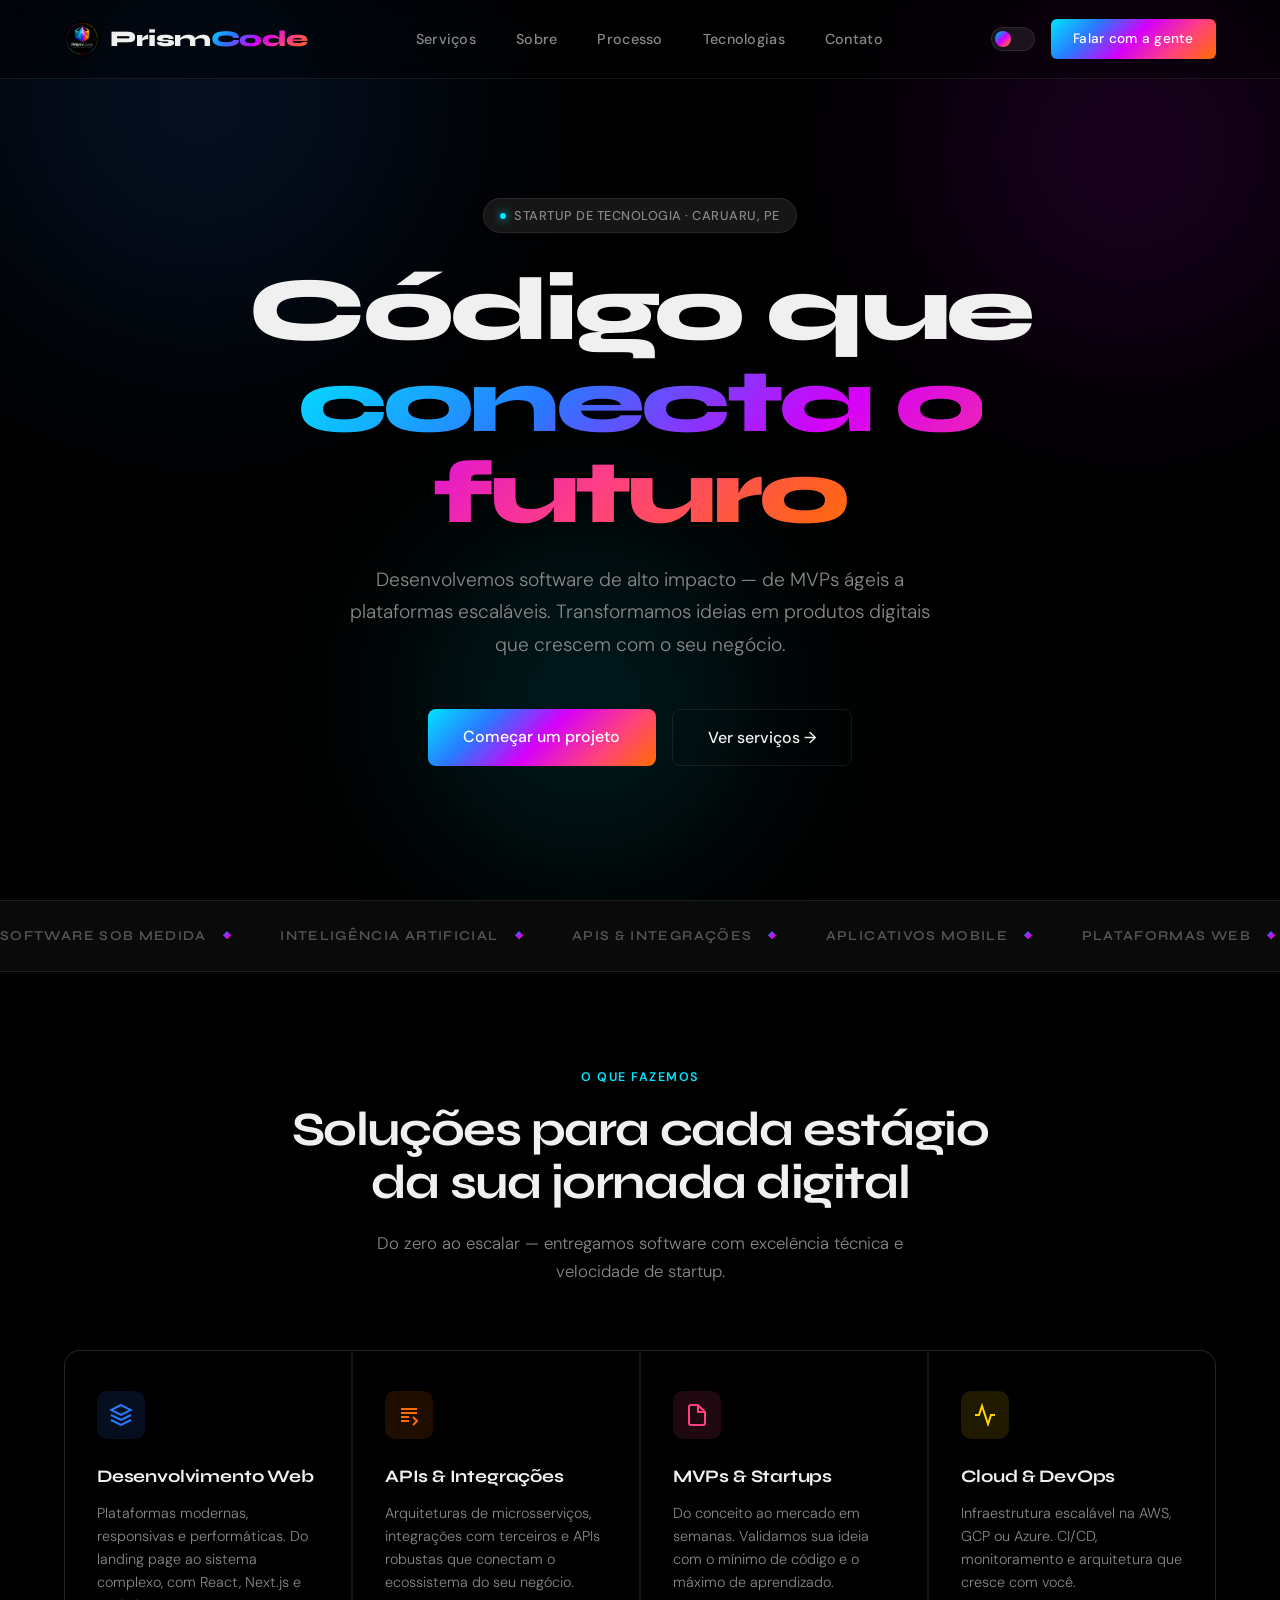
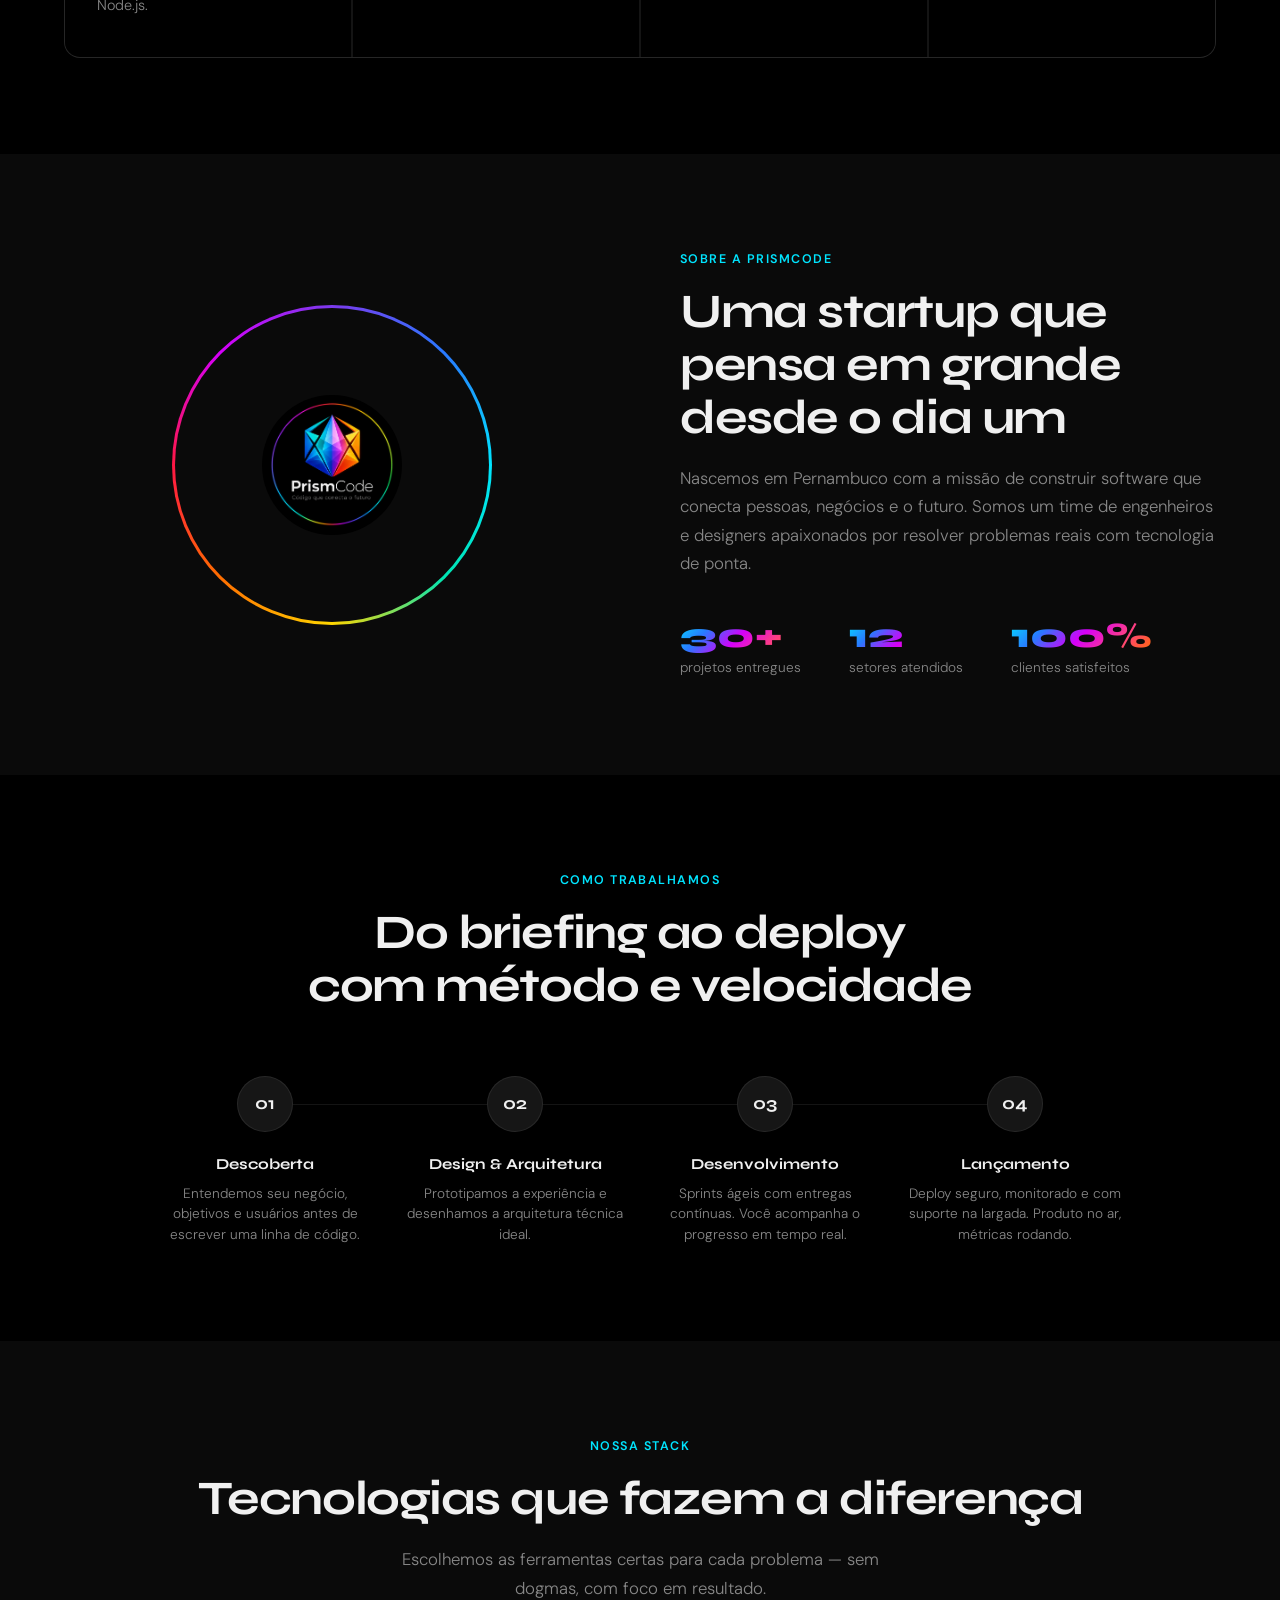
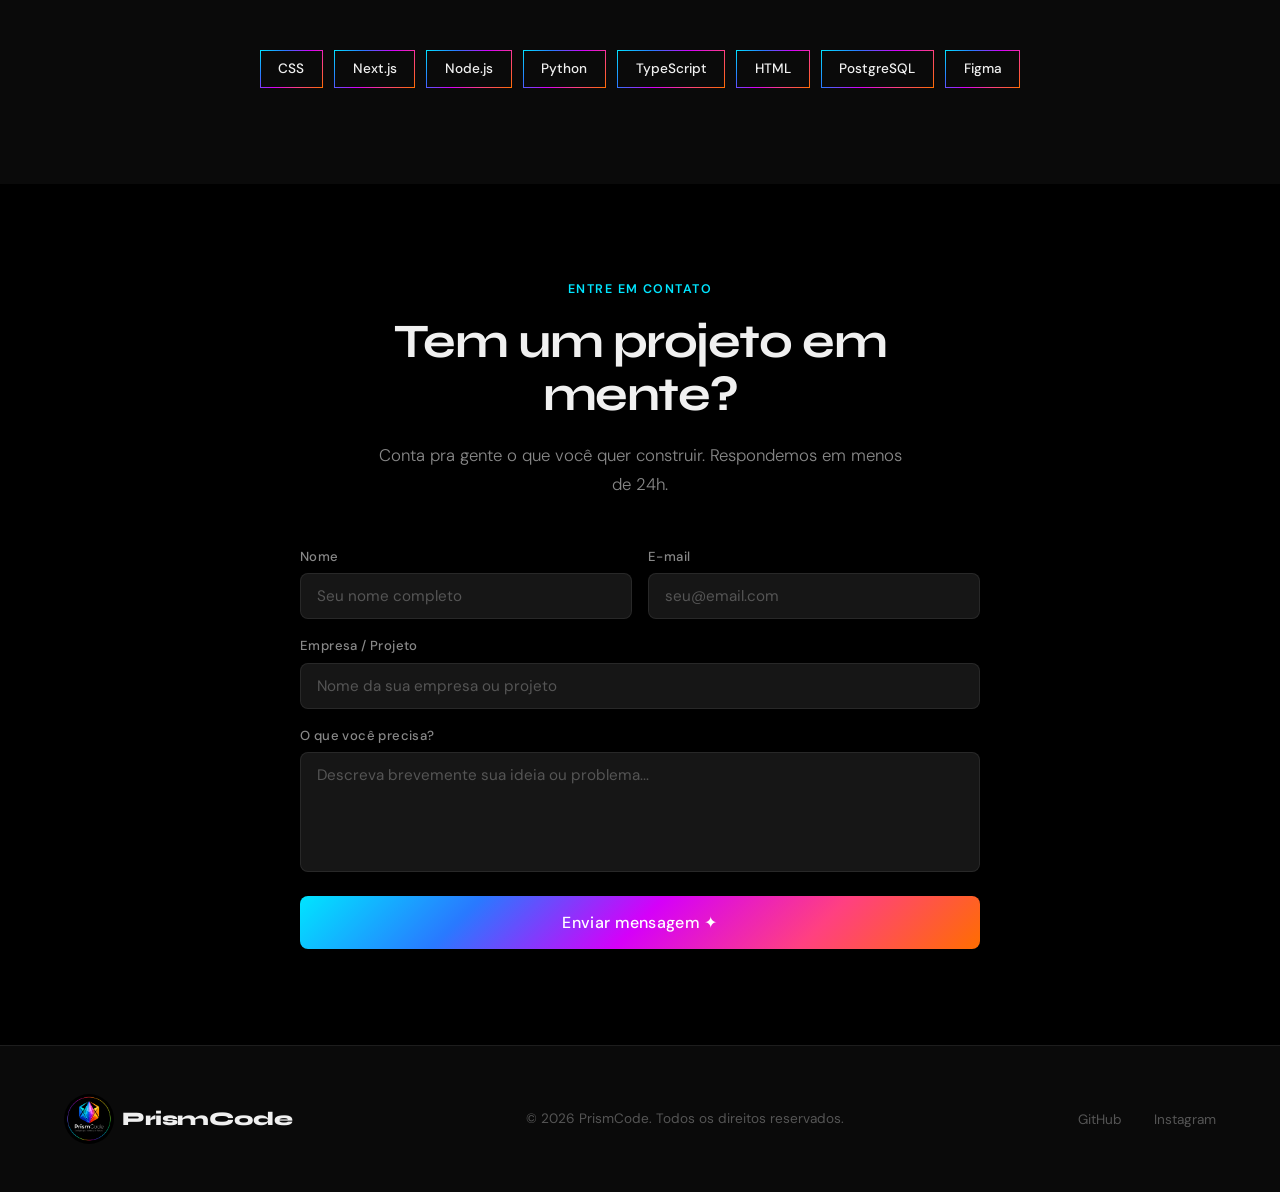
==== commit de06a83e: "Update index.html" ====
--- a/index.html
+++ b/index.html
@@ -179,16 +179,14 @@
     <p class="section-sub" style="margin: 0 auto;">Escolhemos as ferramentas certas para cada problema — sem dogmas, com foco em resultado.</p>
   </div>
   <div class="tech-pills reveal">
-    <span class="pill featured">React</span>
+    <span class="pill featured">CSS</span>
     <span class="pill featured">Next.js</span>
     <span class="pill featured">Node.js</span>
     <span class="pill featured">Python</span>
-    <span class="pill">TypeScript</span>
-    <span class="pill">React Native</span>
-    <span class="pill">Flutter</span>
-    <span class="pill">PostgreSQL</span>
-    <span class="pill featured">OpenAI API</span>
-    <span class="pill">Figma</span>
+    <span class="pill featured">TypeScript</span>
+    <span class="pill featured">HTML</span>
+    <span class="pill featured">PostgreSQL</span>
+    <span class="pill featured">Figma</span>
   </div>
 </section>
 
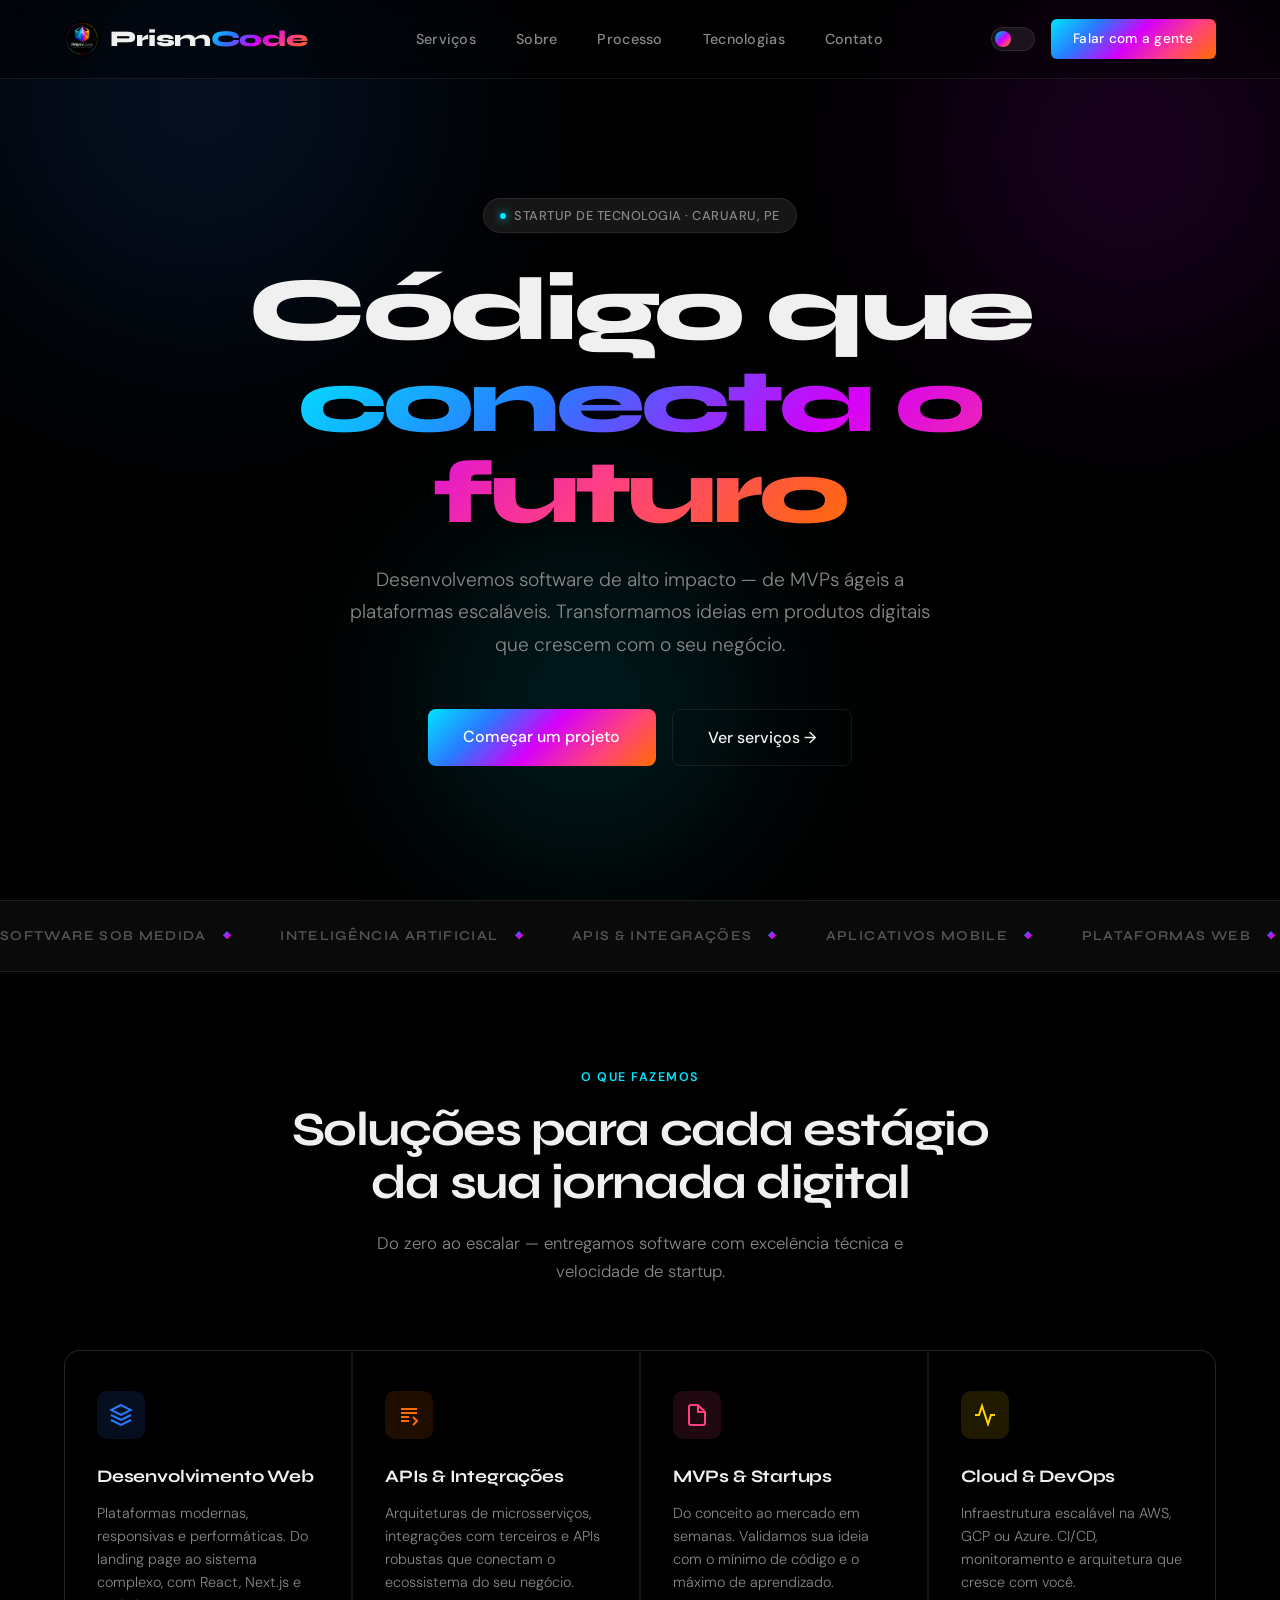
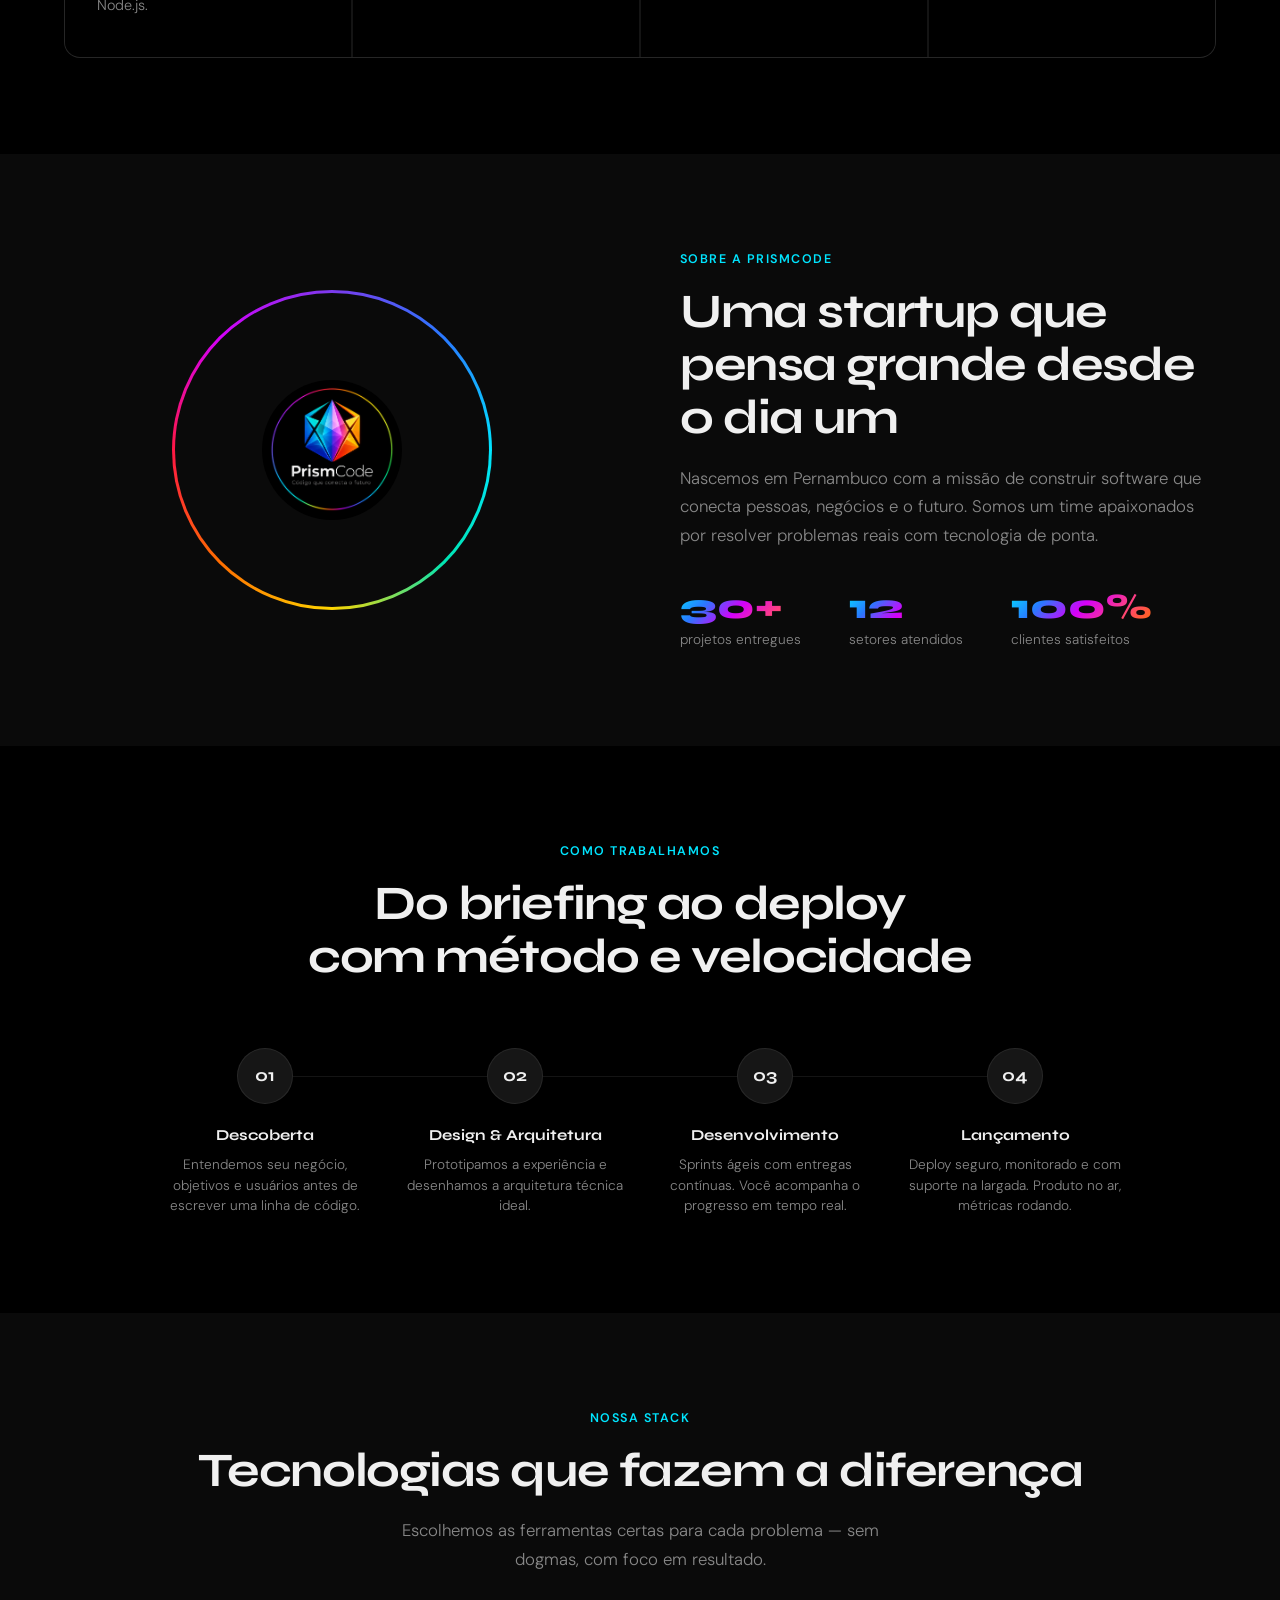
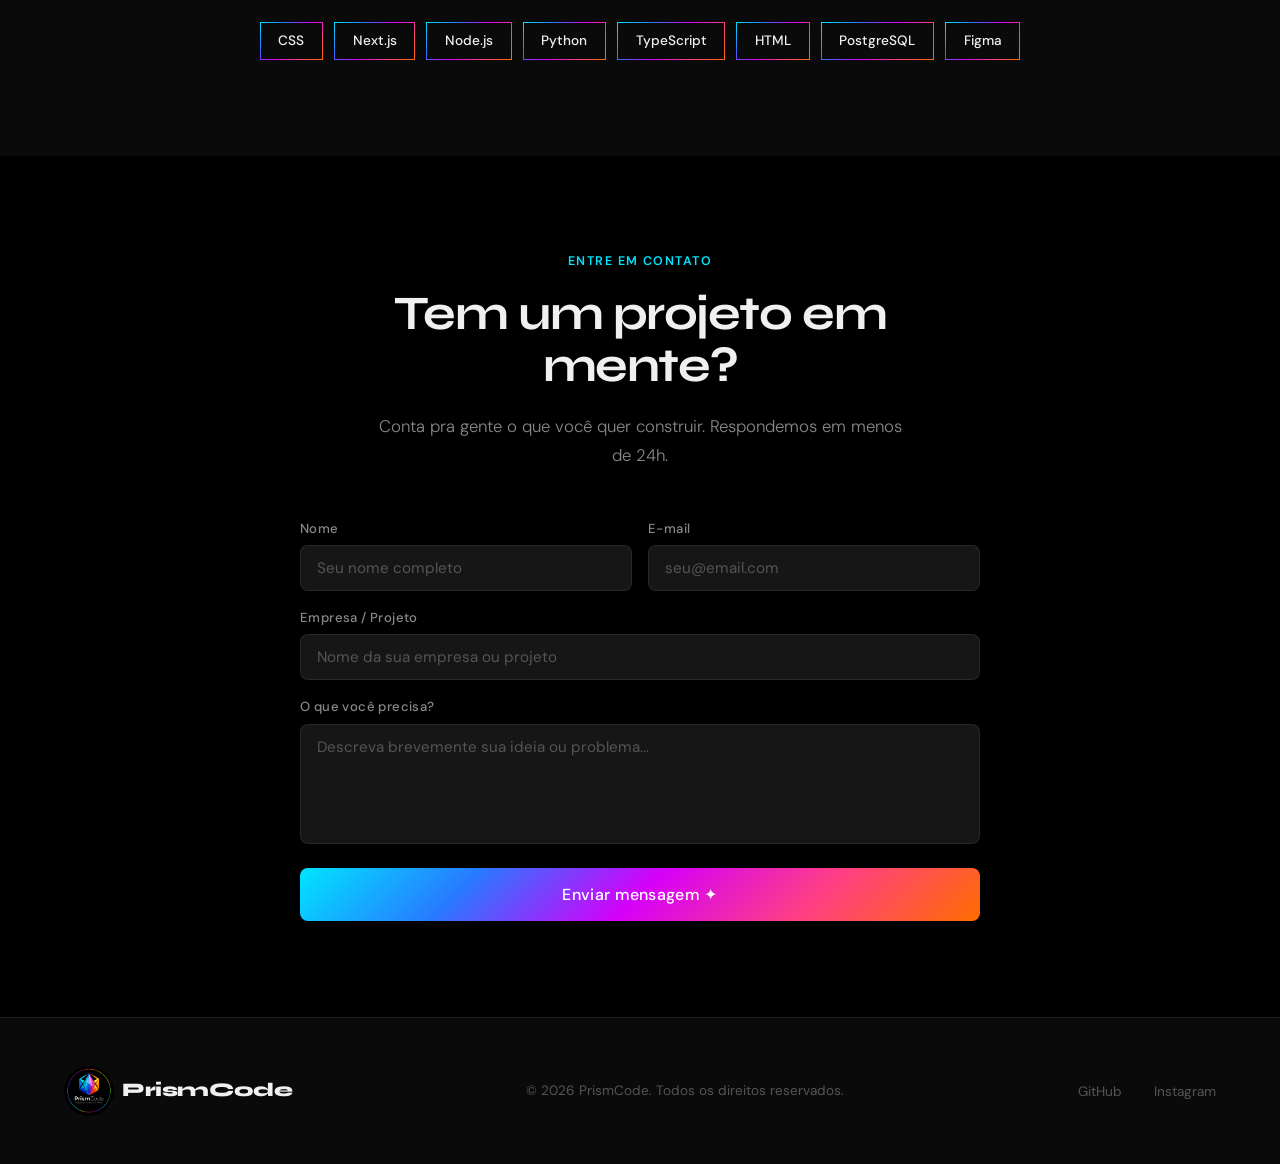
==== commit be5283d8: "Update index.html" ====
--- a/index.html
+++ b/index.html
@@ -121,8 +121,8 @@
     </div>
     <div class="reveal">
       <div class="section-label">Sobre a PrismCode</div>
-      <h2 class="section-title">Uma startup que pensa em grande desde o dia um</h2>
-      <p class="section-sub">Nascemos em Pernambuco com a missão de construir software que conecta pessoas, negócios e o futuro. Somos um time de engenheiros e designers apaixonados por resolver problemas reais com tecnologia de ponta.</p>
+      <h2 class="section-title">Uma startup que pensa grande desde o dia um</h2>
+      <p class="section-sub">Nascemos em Pernambuco com a missão de construir software que conecta pessoas, negócios e o futuro. Somos um time apaixonados por resolver problemas reais com tecnologia de ponta.</p>
       <div class="stats-row">
         <div class="stat-item">
           <div class="stat-num">30+</div>
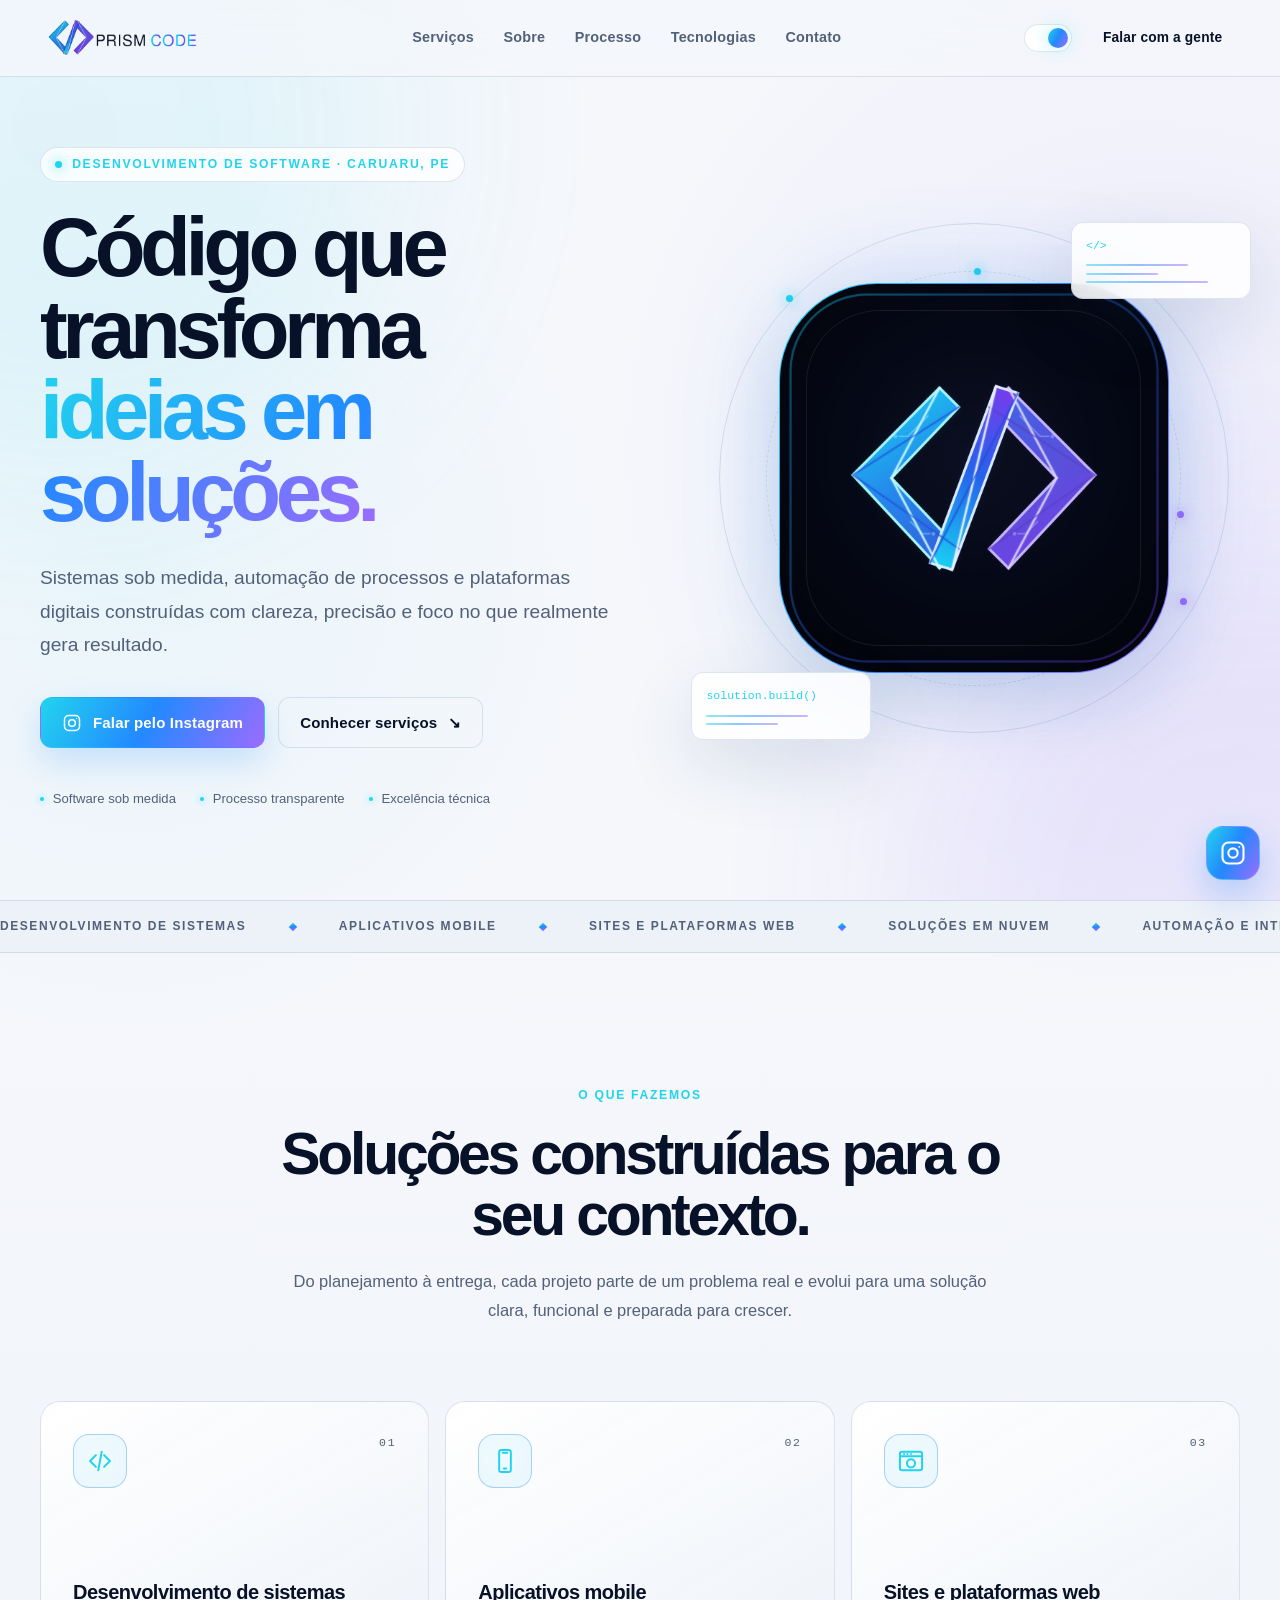
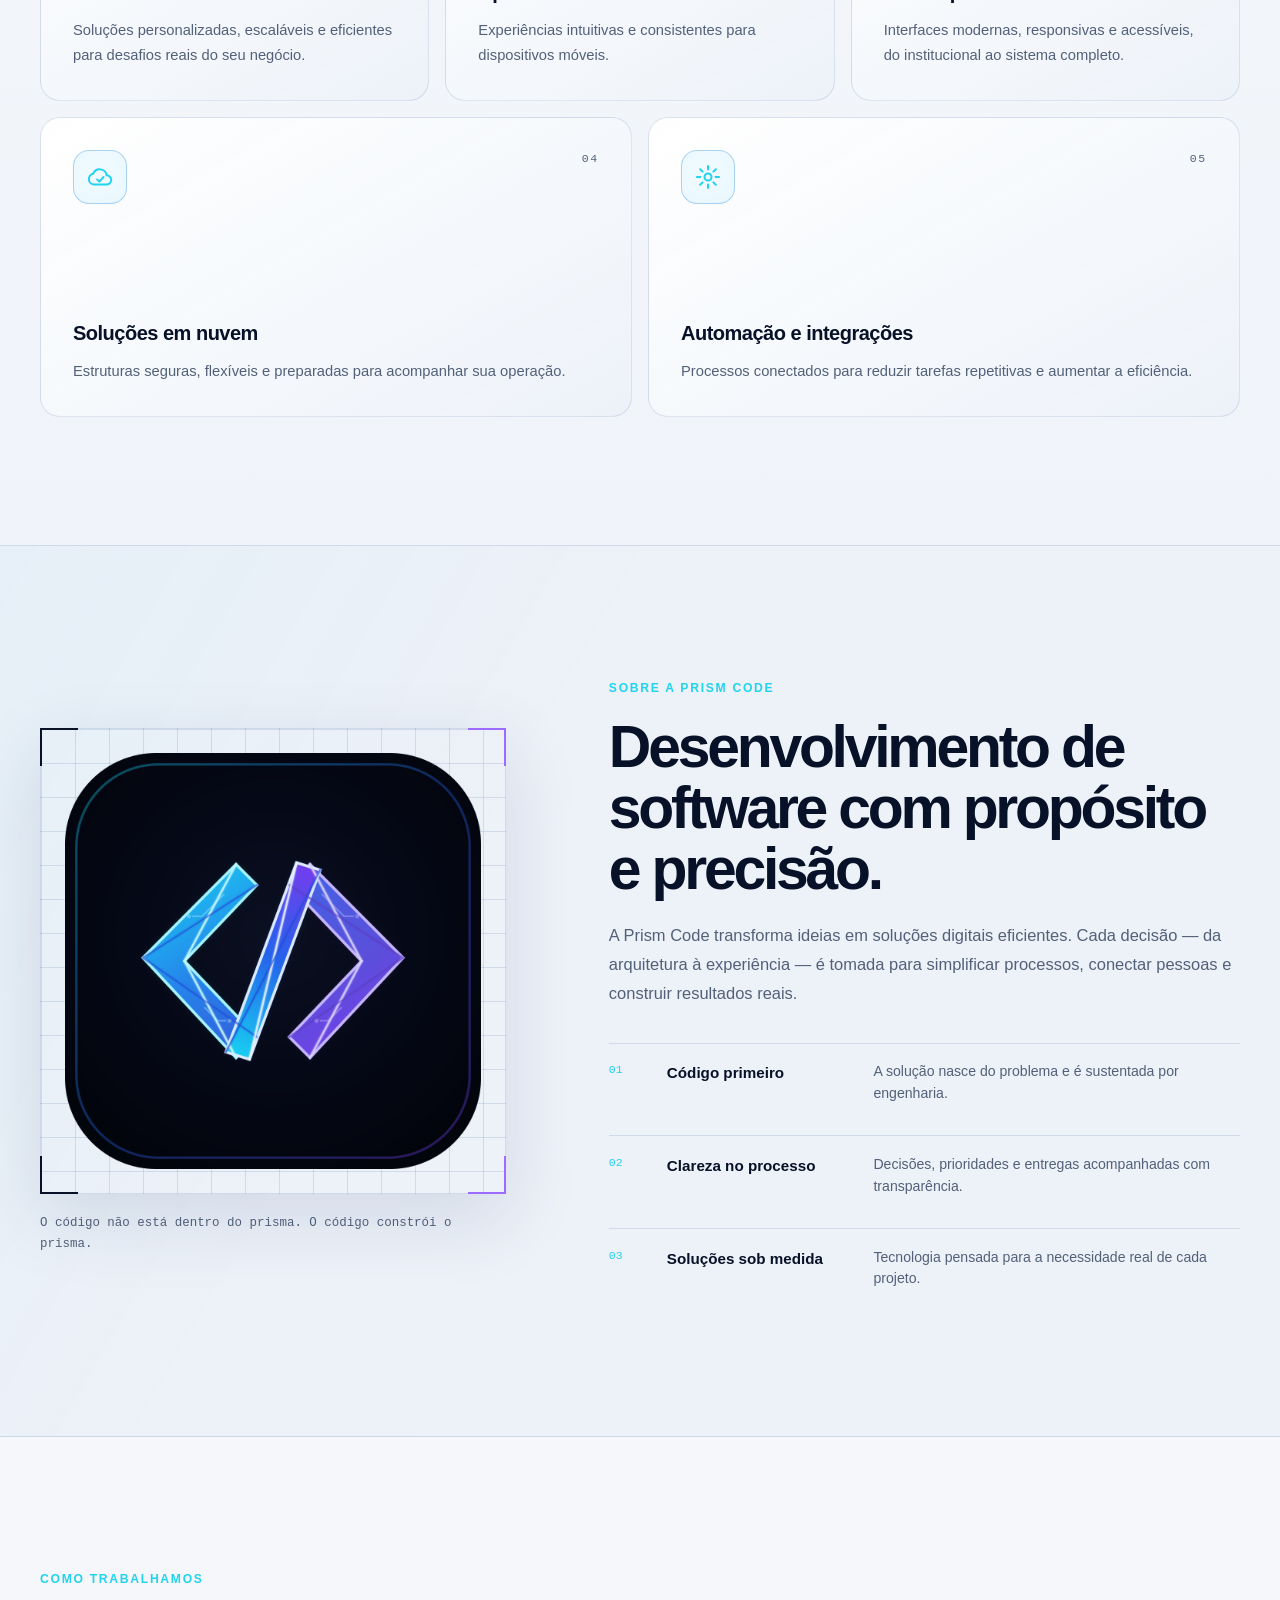
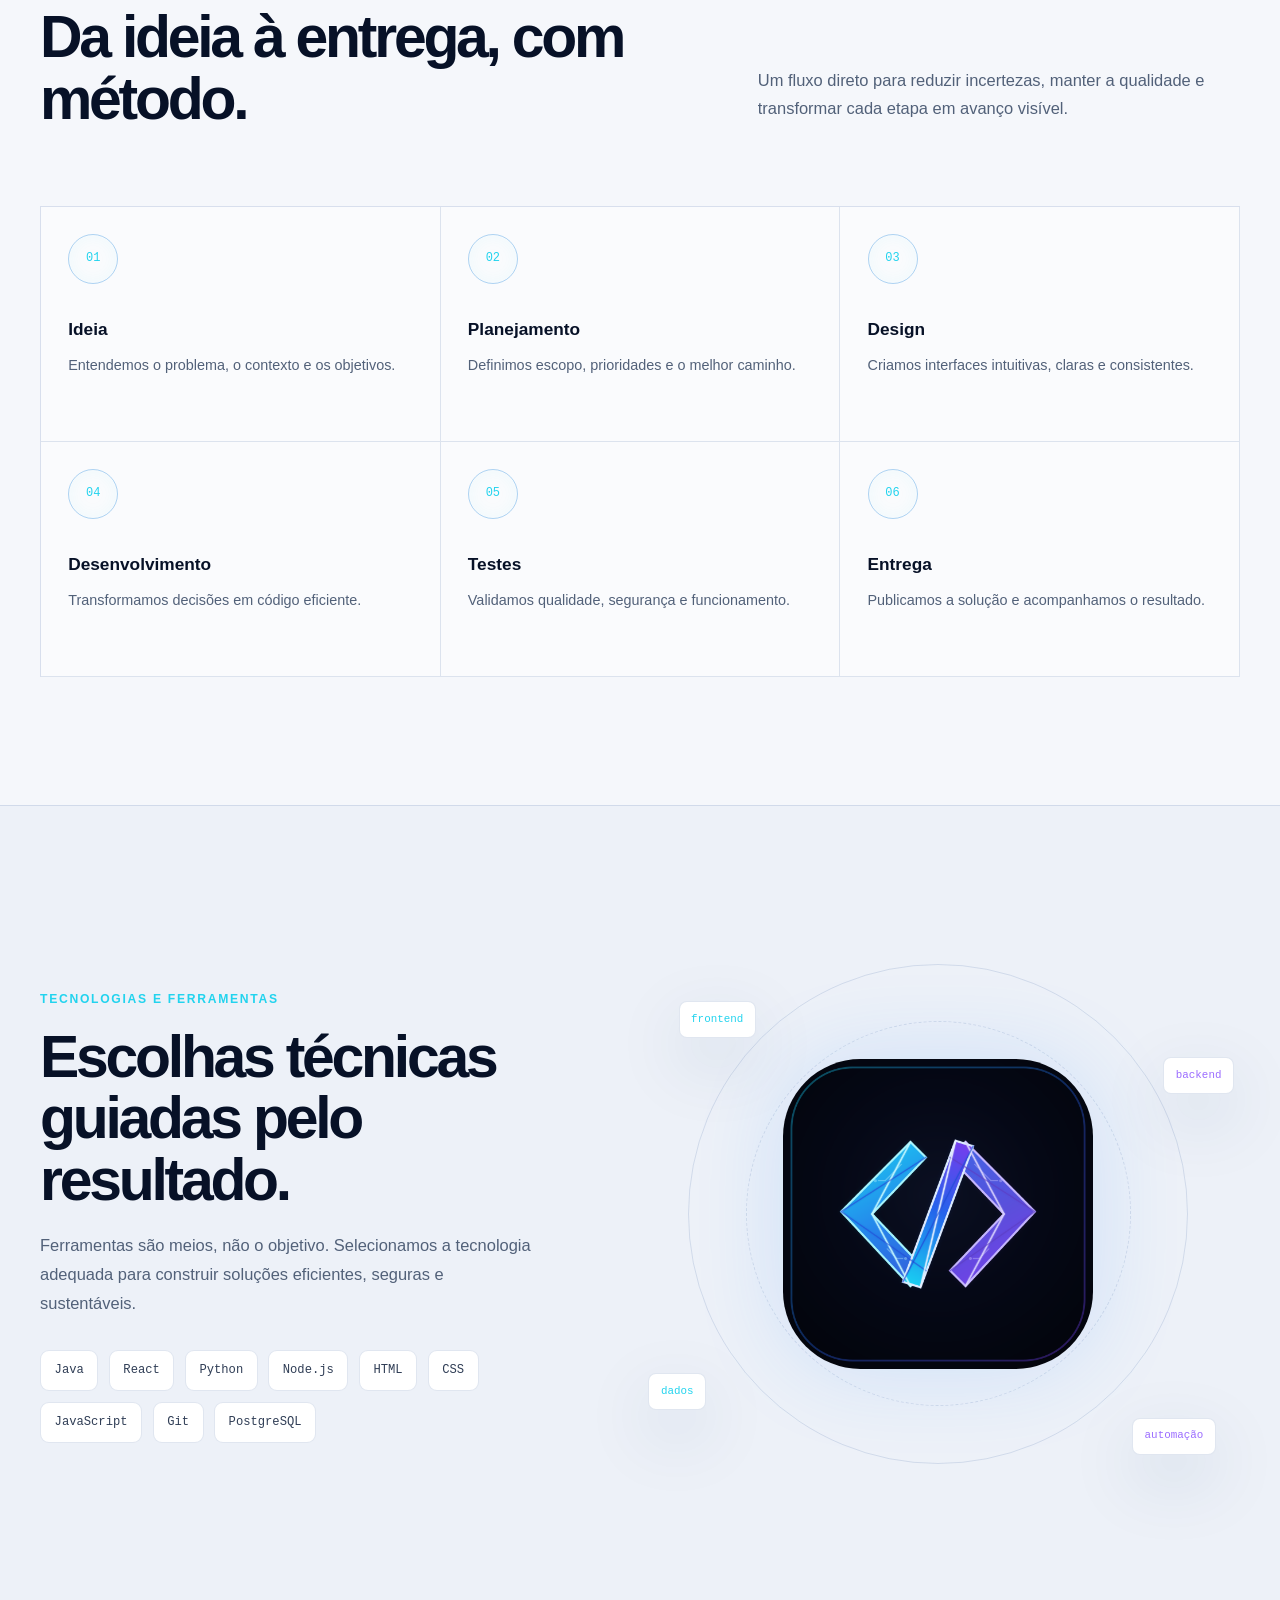
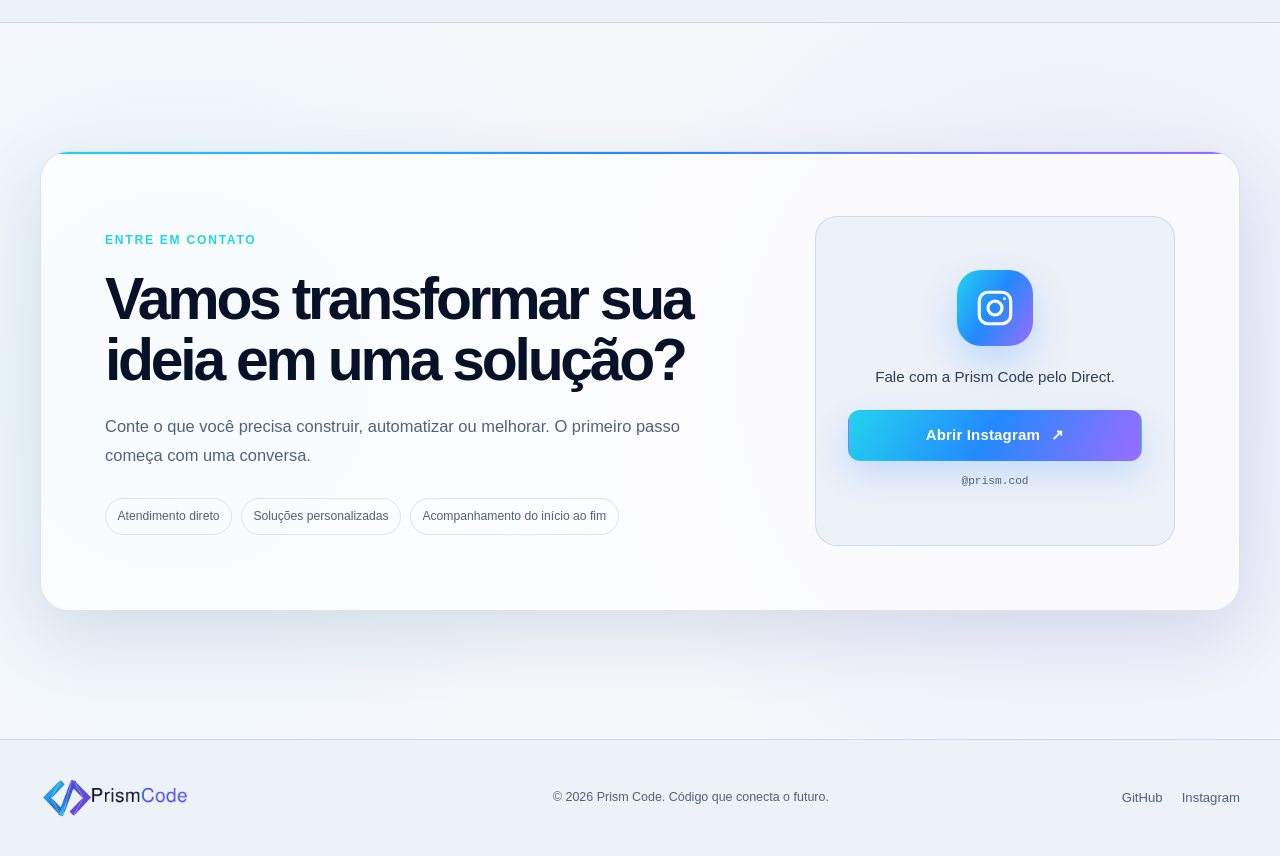
==== commit 4d8761c4: "Add files via upload" ====
--- a/index.html
+++ b/index.html
@@ -1,266 +1,336 @@
-<!DOCTYPE html>
+<!doctype html>
 <html lang="pt-BR" data-theme="dark">
-<head>
-<link rel="icon" type="image/x-icon" href="images/prismlogo.png">
-<meta charset="UTF-8">
-<meta name="viewport" content="width=device-width, initial-scale=1.0">
-<title>PrismCode — Código que conecta o futuro</title>
-<link rel="stylesheet" href="css/style.css">
-<link rel="preconnect" href="https://fonts.googleapis.com">
-<link href="https://fonts.googleapis.com/css2?family=Syne:wght@400;600;700;800&family=DM+Sans:wght@300;400;500&display=swap" rel="stylesheet">
-</head>
-<body>  
-<!-- NAV -->
-<nav>
-  <a class="nav-logo" href="#">
-    <img src="images/prismlogo.png" alt="logo" style="width:36px;height:36px;border-radius:50%;object-fit:cover;flex-shrink:0;" />
-    <div class="logo-text">
-      <span>Prism</span><span>Code</span>
-    </div>
-  </a>
-  <ul class="nav-links">
-    <li><a href="#services">Serviços</a></li>
-    <li><a href="#about">Sobre</a></li>
-    <li><a href="#processo">Processo</a></li>
-    <li><a href="#tecnologias">Tecnologias</a></li>
-    <li><a href="#contato">Contato</a></li>
-  </ul>
-  <div class="nav-right">
-    <button class="theme-toggle" id="themeToggle" aria-label="Alternar tema"></button>
-    <a href="#contato" class="btn-cta">Falar com a gente</a>
-  </div>
-</nav>
-
-<!-- HERO -->
-<section class="hero">
-  <div class="hero-bg">
-    <div class="orb orb1"></div>
-    <div class="orb orb2"></div>
-    <div class="orb orb3"></div>
-  </div>
-  <div class="hero-content">
-    <div class="badge"><span class="badge-dot"></span> Startup de Tecnologia · Caruaru, PE</div>
-    <h1>Código que<br><span class="gradient-text">conecta o futuro</span></h1>
-    <p>Desenvolvemos software de alto impacto — de MVPs ágeis a plataformas escaláveis. Transformamos ideias em produtos digitais que crescem com o seu negócio.</p>
-    <div class="hero-actions">
-      <a href="#contato" class="btn-primary">Começar um projeto</a>
-      <a href="#services" class="btn-secondary">Ver serviços →</a>
-    </div>
-  </div>
-</section>
-
-<!-- MARQUEE -->
-<div class="marquee-section">
-  <div class="marquee-track">
-    <span class="marquee-item">Software sob medida</span>
-    <span class="marquee-item">Inteligência Artificial</span>
-    <span class="marquee-item">APIs & Integrações</span>
-    <span class="marquee-item">Aplicativos Mobile</span>
-    <span class="marquee-item">Plataformas Web</span>
-    <span class="marquee-item">Cloud & DevOps</span>
-    <span class="marquee-item">Startups & MVPs</span>
-    <span class="marquee-item">Software sob medida</span>
-    <span class="marquee-item">Inteligência Artificial</span>
-    <span class="marquee-item">APIs & Integrações</span>
-    <span class="marquee-item">Aplicativos Mobile</span>
-    <span class="marquee-item">Plataformas Web</span>
-    <span class="marquee-item">Cloud & DevOps</span>
-    <span class="marquee-item">Startups & MVPs</span>
-  </div>
-</div>
-
-<!-- SERVICES -->
-<section id="services">
-  <div class="services-header reveal">
-    <div class="section-label">O que fazemos</div>
-    <h2 class="section-title">Soluções para cada estágio<br>da sua jornada digital</h2>
-    <p class="section-sub">Do zero ao escalar — entregamos software com excelência técnica e velocidade de startup.</p>
-  </div>
-
-  <div class="cards-grid reveal">
-    <div class="card">
-      <div class="card-icon ci-blue">
-        <svg viewBox="0 0 24 24" fill="none" stroke="currentColor" stroke-width="2"><path d="M12 2L2 7l10 5 10-5-10-5z"/><path d="M2 17l10 5 10-5"/><path d="M2 12l10 5 10-5"/></svg>
+  <head>
+    <meta charset="UTF-8" />
+    <meta name="viewport" content="width=device-width, initial-scale=1.0" />
+    <meta
+      name="description"
+      content="Sistemas sob medida, automação de processos e plataformas digitais desenvolvidas com clareza, precisão e foco em resultados."
+    />
+    <meta
+      name="keywords"
+      content="desenvolvimento de software, sistemas sob medida, automação de processos, plataformas web, Prism Code, Caruaru"
+    />
+    <meta property="og:title" content="Prism Code | Desenvolvimento de Software" />
+    <meta
+      property="og:description"
+      content="Transformamos ideias em soluções digitais eficientes — sistemas, automações e plataformas sob medida."
+    />
+    <meta property="og:type" content="website" />
+    <meta property="og:locale" content="pt_BR" />
+    <meta property="og:image" content="assets/simbolo-oficial.png" />
+    <meta name="theme-color" content="#03050d" />
+    <title>Prism Code | Desenvolvimento de Software</title>
+    <link rel="icon" type="image/png" href="assets/simbolo-oficial.png" />
+    <link rel="stylesheet" href="style.css" />
+    <script>
+      (function () {
+        try {
+          var saved = localStorage.getItem("prism-theme");
+          var system = matchMedia("(prefers-color-scheme: light)").matches ? "light" : "dark";
+          document.documentElement.dataset.theme = saved === "light" || saved === "dark" ? saved : system;
+        } catch (error) {
+          document.documentElement.dataset.theme = "dark";
+        }
+      })();
+    </script>
+    <script src="script.js" defer></script>
+  </head>
+  <body>
+    <a class="skip-link" href="#conteudo">Ir para o conteúdo</a>
+
+    <header class="site-header">
+      <nav class="navbar" aria-label="Navegação principal">
+        <a class="nav-brand" href="#inicio" aria-label="Prism Code — início">
+          <span class="brand-lockup brand-lockup-compact">
+            <img class="theme-asset theme-asset-dark" src="assets/logo-dark-sem-slogan.png" alt="Prism Code" />
+            <img class="theme-asset theme-asset-light" src="assets/logo-light-sem-slogan.png" alt="Prism Code" />
+          </span>
+        </a>
+
+        <div class="nav-menu" id="menu-principal">
+          <a href="#servicos">Serviços</a>
+          <a href="#sobre">Sobre</a>
+          <a href="#processo">Processo</a>
+          <a href="#tecnologias">Tecnologias</a>
+          <a href="#contato">Contato</a>
+        </div>
+
+        <div class="nav-actions">
+          <button class="theme-toggle" id="theme-toggle" type="button" aria-label="Ativar tema claro" title="Tema claro">
+            <span class="theme-toggle-track" aria-hidden="true"><span class="theme-toggle-thumb"></span></span>
+          </button>
+          <a
+            class="button button-small nav-contact"
+            href="https://www.instagram.com/prism.cod/"
+            target="_blank"
+            rel="noopener noreferrer"
+          >Falar com a gente</a>
+          <button
+            class="menu-toggle"
+            id="menu-toggle"
+            type="button"
+            aria-label="Abrir menu"
+            aria-controls="menu-principal"
+            aria-expanded="false"
+          ><span></span><span></span></button>
+        </div>
+      </nav>
+    </header>
+
+    <main id="conteudo">
+      <section class="hero" id="inicio">
+        <div class="hero-grid container">
+          <div class="hero-copy" data-reveal>
+            <div class="eyebrow"><span class="status-dot"></span>Desenvolvimento de Software · Caruaru, PE</div>
+            <h1>Código que transforma <span>ideias em soluções.</span></h1>
+            <p>
+              Sistemas sob medida, automação de processos e plataformas digitais construídas com clareza,
+              precisão e foco no que realmente gera resultado.
+            </p>
+            <div class="hero-actions">
+              <a
+                class="button button-primary"
+                href="https://www.instagram.com/prism.cod/"
+                target="_blank"
+                rel="noopener noreferrer"
+              >
+                <svg viewBox="0 0 24 24" fill="none" stroke="currentColor" stroke-width="1.8" aria-hidden="true">
+                  <rect x="3" y="3" width="18" height="18" rx="5"></rect>
+                  <circle cx="12" cy="12" r="4"></circle>
+                  <circle cx="17.4" cy="6.7" r="0.8" fill="currentColor" stroke="none"></circle>
+                </svg>
+                Falar pelo Instagram
+              </a>
+              <a class="button button-secondary" href="#servicos">Conhecer serviços <span aria-hidden="true">↘</span></a>
+            </div>
+            <div class="hero-proof" aria-label="Compromissos da Prism Code">
+              <span>Software sob medida</span><span>Processo transparente</span><span>Excelência técnica</span>
+            </div>
+          </div>
+
+          <div class="hero-visual" data-reveal>
+            <div class="visual-grid" aria-hidden="true"></div>
+            <div class="visual-orbit orbit-one" aria-hidden="true"></div>
+            <div class="visual-orbit orbit-two" aria-hidden="true"></div>
+            <div class="code-window code-window-top" aria-hidden="true"><span>&lt;/&gt;</span><i></i><i></i><i></i></div>
+            <div class="symbol-shell">
+              <img
+                class="hero-symbol"
+                src="assets/simbolo-oficial.png"
+                alt="Símbolo oficial da Prism Code formado por código"
+              />
+            </div>
+            <div class="code-window code-window-bottom" aria-hidden="true"><span>solution.build()</span><i></i><i></i></div>
+          </div>
+        </div>
+        <div class="hero-glow hero-glow-cyan" aria-hidden="true"></div>
+        <div class="hero-glow hero-glow-violet" aria-hidden="true"></div>
+      </section>
+
+      <div class="capability-strip" aria-label="Áreas de atuação">
+        <div class="capability-track">
+          <span>Desenvolvimento de sistemas<i aria-hidden="true"></i></span>
+          <span>Aplicativos mobile<i aria-hidden="true"></i></span>
+          <span>Sites e plataformas web<i aria-hidden="true"></i></span>
+          <span>Soluções em nuvem<i aria-hidden="true"></i></span>
+          <span>Automação e integrações<i aria-hidden="true"></i></span>
+          <span>Desenvolvimento de sistemas<i aria-hidden="true"></i></span>
+          <span>Aplicativos mobile<i aria-hidden="true"></i></span>
+          <span>Sites e plataformas web<i aria-hidden="true"></i></span>
+          <span>Soluções em nuvem<i aria-hidden="true"></i></span>
+          <span>Automação e integrações<i aria-hidden="true"></i></span>
+        </div>
       </div>
-      <h3>Desenvolvimento Web</h3>
-      <p>Plataformas modernas, responsivas e performáticas. Do landing page ao sistema complexo, com React, Next.js e Node.js.</p>
-    </div>
-    <div class="card">
-      <div class="card-icon ci-orange">
-        <svg viewBox="0 0 24 24" fill="none" stroke="currentColor" stroke-width="2"><path d="M4 6h16M4 10h16M4 14h8M4 18h8M16 14l4 4-4 4"/></svg>
+
+      <section class="section services-section" id="servicos">
+        <div class="container">
+          <div class="section-heading section-heading-centered" data-reveal>
+            <span class="section-kicker">O que fazemos</span>
+            <h2>Soluções construídas para o seu contexto.</h2>
+            <p>
+              Do planejamento à entrega, cada projeto parte de um problema real e evolui para uma solução clara,
+              funcional e preparada para crescer.
+            </p>
+          </div>
+
+          <div class="service-grid">
+            <article class="service-card" data-reveal>
+              <div class="service-card-top">
+                <span class="service-icon">
+                  <svg viewBox="0 0 24 24" fill="none" stroke="currentColor" stroke-width="1.7" stroke-linecap="round" stroke-linejoin="round" aria-hidden="true"><path d="m8.5 7-5 5 5 5M15.5 7l5 5-5 5M13.5 4l-3 16"></path></svg>
+                </span><span class="service-number">01</span>
+              </div>
+              <h3>Desenvolvimento de sistemas</h3>
+              <p>Soluções personalizadas, escaláveis e eficientes para desafios reais do seu negócio.</p>
+              <span class="card-line" aria-hidden="true"></span>
+            </article>
+
+            <article class="service-card" data-reveal>
+              <div class="service-card-top">
+                <span class="service-icon">
+                  <svg viewBox="0 0 24 24" fill="none" stroke="currentColor" stroke-width="1.7" stroke-linecap="round" stroke-linejoin="round" aria-hidden="true"><rect x="7" y="2.5" width="10" height="19" rx="2"></rect><path d="M10 5h4M11 18.5h2"></path></svg>
+                </span><span class="service-number">02</span>
+              </div>
+              <h3>Aplicativos mobile</h3>
+              <p>Experiências intuitivas e consistentes para dispositivos móveis.</p>
+              <span class="card-line" aria-hidden="true"></span>
+            </article>
+
+            <article class="service-card" data-reveal>
+              <div class="service-card-top">
+                <span class="service-icon">
+                  <svg viewBox="0 0 24 24" fill="none" stroke="currentColor" stroke-width="1.7" stroke-linecap="round" stroke-linejoin="round" aria-hidden="true"><rect x="2.5" y="4" width="19" height="16" rx="2"></rect><path d="M2.5 8h19M6 6h.01M9 6h.01M12 6h.01"></path><circle cx="12" cy="14" r="3.5"></circle></svg>
+                </span><span class="service-number">03</span>
+              </div>
+              <h3>Sites e plataformas web</h3>
+              <p>Interfaces modernas, responsivas e acessíveis, do institucional ao sistema completo.</p>
+              <span class="card-line" aria-hidden="true"></span>
+            </article>
+
+            <article class="service-card" data-reveal>
+              <div class="service-card-top">
+                <span class="service-icon">
+                  <svg viewBox="0 0 24 24" fill="none" stroke="currentColor" stroke-width="1.7" stroke-linecap="round" stroke-linejoin="round" aria-hidden="true"><path d="M7 18.5h10.5a4 4 0 0 0 .2-8A6 6 0 0 0 6.2 9.2 4.7 4.7 0 0 0 7 18.5Z"></path><path d="m9.5 14 2 2 3.5-4"></path></svg>
+                </span><span class="service-number">04</span>
+              </div>
+              <h3>Soluções em nuvem</h3>
+              <p>Estruturas seguras, flexíveis e preparadas para acompanhar sua operação.</p>
+              <span class="card-line" aria-hidden="true"></span>
+            </article>
+
+            <article class="service-card" data-reveal>
+              <div class="service-card-top">
+                <span class="service-icon">
+                  <svg viewBox="0 0 24 24" fill="none" stroke="currentColor" stroke-width="1.7" stroke-linecap="round" stroke-linejoin="round" aria-hidden="true"><circle cx="12" cy="12" r="3"></circle><path d="M12 2.5v3M12 18.5v3M2.5 12h3M18.5 12h3M5.3 5.3l2.1 2.1M16.6 16.6l2.1 2.1M18.7 5.3l-2.1 2.1M7.4 16.6l-2.1 2.1"></path></svg>
+                </span><span class="service-number">05</span>
+              </div>
+              <h3>Automação e integrações</h3>
+              <p>Processos conectados para reduzir tarefas repetitivas e aumentar a eficiência.</p>
+              <span class="card-line" aria-hidden="true"></span>
+            </article>
+          </div>
+        </div>
+      </section>
+
+      <section class="section about-section" id="sobre">
+        <div class="container about-grid">
+          <div class="about-visual" data-reveal>
+            <div class="about-symbol-frame">
+              <img class="about-symbol" src="assets/simbolo-oficial.png" alt="Código formando o símbolo Prism Code" />
+              <span class="corner corner-one"></span><span class="corner corner-two"></span>
+              <span class="corner corner-three"></span><span class="corner corner-four"></span>
+            </div>
+            <p class="about-caption">O código não está dentro do prisma. O código constrói o prisma.</p>
+          </div>
+
+          <div class="about-copy" data-reveal>
+            <span class="section-kicker">Sobre a Prism Code</span>
+            <h2>Desenvolvimento de software com propósito e precisão.</h2>
+            <p>
+              A Prism Code transforma ideias em soluções digitais eficientes. Cada decisão — da arquitetura à
+              experiência — é tomada para simplificar processos, conectar pessoas e construir resultados reais.
+            </p>
+            <div class="principles">
+              <div><span>01</span><strong>Código primeiro</strong><p>A solução nasce do problema e é sustentada por engenharia.</p></div>
+              <div><span>02</span><strong>Clareza no processo</strong><p>Decisões, prioridades e entregas acompanhadas com transparência.</p></div>
+              <div><span>03</span><strong>Soluções sob medida</strong><p>Tecnologia pensada para a necessidade real de cada projeto.</p></div>
+            </div>
+          </div>
+        </div>
+      </section>
+
+      <section class="section process-section" id="processo">
+        <div class="container">
+          <div class="section-heading process-heading" data-reveal>
+            <div><span class="section-kicker">Como trabalhamos</span><h2>Da ideia à entrega, com método.</h2></div>
+            <p>Um fluxo direto para reduzir incertezas, manter a qualidade e transformar cada etapa em avanço visível.</p>
+          </div>
+          <div class="process-grid">
+            <article class="process-card" data-reveal><div class="process-node"><span>01</span></div><h3>Ideia</h3><p>Entendemos o problema, o contexto e os objetivos.</p></article>
+            <article class="process-card" data-reveal><div class="process-node"><span>02</span></div><h3>Planejamento</h3><p>Definimos escopo, prioridades e o melhor caminho.</p></article>
+            <article class="process-card" data-reveal><div class="process-node"><span>03</span></div><h3>Design</h3><p>Criamos interfaces intuitivas, claras e consistentes.</p></article>
+            <article class="process-card" data-reveal><div class="process-node"><span>04</span></div><h3>Desenvolvimento</h3><p>Transformamos decisões em código eficiente.</p></article>
+            <article class="process-card" data-reveal><div class="process-node"><span>05</span></div><h3>Testes</h3><p>Validamos qualidade, segurança e funcionamento.</p></article>
+            <article class="process-card" data-reveal><div class="process-node"><span>06</span></div><h3>Entrega</h3><p>Publicamos a solução e acompanhamos o resultado.</p></article>
+          </div>
+        </div>
+      </section>
+
+      <section class="section technology-section" id="tecnologias">
+        <div class="container technology-grid">
+          <div class="technology-copy" data-reveal>
+            <span class="section-kicker">Tecnologias e ferramentas</span>
+            <h2>Escolhas técnicas guiadas pelo resultado.</h2>
+            <p>
+              Ferramentas são meios, não o objetivo. Selecionamos a tecnologia adequada para construir soluções
+              eficientes, seguras e sustentáveis.
+            </p>
+            <div class="tech-list" aria-label="Tecnologias utilizadas">
+              <span>Java</span><span>React</span><span>Python</span><span>Node.js</span><span>HTML</span>
+              <span>CSS</span><span>JavaScript</span><span>Git</span><span>PostgreSQL</span>
+            </div>
+          </div>
+          <div class="technology-visual" data-reveal>
+            <div class="tech-orbit tech-orbit-one" aria-hidden="true"></div>
+            <div class="tech-orbit tech-orbit-two" aria-hidden="true"></div>
+            <div class="tech-core"><img src="assets/simbolo-oficial.png" alt="Símbolo Prism Code" /></div>
+            <span class="tech-chip chip-one">frontend</span><span class="tech-chip chip-two">backend</span>
+            <span class="tech-chip chip-three">dados</span><span class="tech-chip chip-four">automação</span>
+          </div>
+        </div>
+      </section>
+
+      <section class="section contact-section" id="contato">
+        <div class="container contact-panel" data-reveal>
+          <div class="contact-copy">
+            <span class="section-kicker">Entre em contato</span>
+            <h2>Vamos transformar sua ideia em uma solução?</h2>
+            <p>Conte o que você precisa construir, automatizar ou melhorar. O primeiro passo começa com uma conversa.</p>
+            <div class="contact-tags">
+              <span>Atendimento direto</span><span>Soluções personalizadas</span>
+              <span>Acompanhamento do início ao fim</span>
+            </div>
+          </div>
+          <div class="contact-action">
+            <div class="instagram-mark">
+              <svg viewBox="0 0 24 24" fill="none" stroke="currentColor" stroke-width="1.8" aria-hidden="true"><rect x="3" y="3" width="18" height="18" rx="5"></rect><circle cx="12" cy="12" r="4"></circle><circle cx="17.4" cy="6.7" r="0.8" fill="currentColor" stroke="none"></circle></svg>
+            </div>
+            <p>Fale com a Prism Code pelo Direct.</p>
+            <a
+              class="button button-primary button-wide"
+              href="https://www.instagram.com/prism.cod/"
+              target="_blank"
+              rel="noopener noreferrer"
+            >Abrir Instagram <span aria-hidden="true">↗</span></a>
+            <small>@prism.cod</small>
+          </div>
+        </div>
+      </section>
+    </main>
+
+    <footer class="site-footer">
+      <div class="container footer-grid">
+        <a href="#inicio" class="footer-brand" aria-label="Voltar ao início">
+          <img class="theme-asset theme-asset-dark" src="assets/assinatura-dark.png" alt="Prism Code" />
+          <img class="theme-asset theme-asset-light" src="assets/assinatura-light.png" alt="Prism Code" />
+        </a>
+        <p>© 2026 Prism Code. Código que conecta o futuro.</p>
+        <div class="footer-links">
+          <a href="https://github.com/PrismCod" target="_blank" rel="noopener noreferrer">GitHub</a>
+          <a href="https://www.instagram.com/prism.cod/" target="_blank" rel="noopener noreferrer">Instagram</a>
+        </div>
       </div>
-      <h3>APIs & Integrações</h3>
-      <p>Arquiteturas de microsserviços, integrações com terceiros e APIs robustas que conectam o ecossistema do seu negócio.</p>
-    </div>
-    <div class="card">
-      <div class="card-icon ci-pink">
-        <svg viewBox="0 0 24 24" fill="none" stroke="currentColor" stroke-width="2"><path d="M13 2H6a2 2 0 00-2 2v16a2 2 0 002 2h12a2 2 0 002-2V9z"/><polyline points="13 2 13 9 20 9"/></svg>
-      </div>
-      <h3>MVPs & Startups</h3>
-      <p>Do conceito ao mercado em semanas. Validamos sua ideia com o mínimo de código e o máximo de aprendizado.</p>
-    </div>
-    <div class="card">
-      <div class="card-icon ci-yellow">
-        <svg viewBox="0 0 24 24" fill="none" stroke="currentColor" stroke-width="2"><polyline points="22 12 18 12 15 21 9 3 6 12 2 12"/></svg>
-      </div>
-      <h3>Cloud & DevOps</h3>
-      <p>Infraestrutura escalável na AWS, GCP ou Azure. CI/CD, monitoramento e arquitetura que cresce com você.</p>
-    </div>
-  </div>
-</section>
-
-<!-- ABOUT -->
-<section id="about">
-  <div class="about-grid">
-    <div class="about-visual">
-      <div class="ring-outer">
-        <div class="ring-inner">
-          <img src="images/prismlogo.png" style="width:140px;height:140px;border-radius:50%;object-fit:cover;" />
-        </div>
-      </div>
-    </div>
-    <div class="reveal">
-      <div class="section-label">Sobre a PrismCode</div>
-      <h2 class="section-title">Uma startup que pensa grande desde o dia um</h2>
-      <p class="section-sub">Nascemos em Pernambuco com a missão de construir software que conecta pessoas, negócios e o futuro. Somos um time apaixonados por resolver problemas reais com tecnologia de ponta.</p>
-      <div class="stats-row">
-        <div class="stat-item">
-          <div class="stat-num">30+</div>
-          <div class="stat-label">projetos entregues</div>
-        </div>
-        <div class="stat-item">
-          <div class="stat-num">12</div>
-          <div class="stat-label">setores atendidos</div>
-        </div>
-        <div class="stat-item">
-          <div class="stat-num">100%</div>
-          <div class="stat-label">clientes satisfeitos</div>
-        </div>
-      </div>
-    </div>
-  </div>
-</section>
-
-<!-- PROCESS -->
-<section id="processo">
-  <div class="process-header reveal">
-    <div class="section-label">Como trabalhamos</div>
-    <h2 class="section-title">Do briefing ao deploy<br>com método e velocidade</h2>
-  </div>
-  <div class="process-steps reveal">
-    <div class="step">
-      <div class="step-num">01</div>
-      <h4>Descoberta</h4>
-      <p>Entendemos seu negócio, objetivos e usuários antes de escrever uma linha de código.</p>
-    </div>
-    <div class="step">
-      <div class="step-num">02</div>
-      <h4>Design & Arquitetura</h4>
-      <p>Prototipamos a experiência e desenhamos a arquitetura técnica ideal.</p>
-    </div>
-    <div class="step">
-      <div class="step-num">03</div>
-      <h4>Desenvolvimento</h4>
-      <p>Sprints ágeis com entregas contínuas. Você acompanha o progresso em tempo real.</p>
-    </div>
-    <div class="step">
-      <div class="step-num">04</div>
-      <h4>Lançamento</h4>
-      <p>Deploy seguro, monitorado e com suporte na largada. Produto no ar, métricas rodando.</p>
-    </div>
-  </div>
-</section>
-
-<!-- TECH STACK -->
-<section id="tecnologias">
-  <div class="tech-header reveal">
-    <div class="section-label">Nossa stack</div>
-    <h2 class="section-title">Tecnologias que fazem a diferença</h2>
-    <p class="section-sub" style="margin: 0 auto;">Escolhemos as ferramentas certas para cada problema — sem dogmas, com foco em resultado.</p>
-  </div>
-  <div class="tech-pills reveal">
-    <span class="pill featured">CSS</span>
-    <span class="pill featured">Next.js</span>
-    <span class="pill featured">Node.js</span>
-    <span class="pill featured">Python</span>
-    <span class="pill featured">TypeScript</span>
-    <span class="pill featured">HTML</span>
-    <span class="pill featured">PostgreSQL</span>
-    <span class="pill featured">Figma</span>
-  </div>
-</section>
-
-<!-- CONTACT -->
-<section id="contato">
-  <div class="contact-wrapper">
-    <div class="reveal">
-      <div class="section-label">Entre em contato</div>
-      <h2 class="section-title">Tem um projeto em mente?</h2>
-      <p class="section-sub" style="margin: 0 auto;">Conta pra gente o que você quer construir. Respondemos em menos de 24h.</p>
-    </div>
-    <form class="contact-form reveal" onsubmit="handleSubmit(event)">
-      <div class="form-row">
-        <div class="form-group">
-          <label>Nome</label>
-          <input type="text" placeholder="Seu nome completo">
-        </div>
-        <div class="form-group">
-          <label>E-mail</label>
-          <input type="email" placeholder="seu@email.com">
-        </div>
-      </div>
-      <div class="form-group">
-        <label>Empresa / Projeto</label>
-        <input type="text" placeholder="Nome da sua empresa ou projeto">
-      </div>
-      <div class="form-group">
-        <label>O que você precisa?</label>
-        <textarea placeholder="Descreva brevemente sua ideia ou problema..."></textarea>
-      </div>
-      <button type="submit" class="submit-btn">Enviar mensagem ✦</button>
-    </form>
-  </div>
-</section>
-
-<!-- FOOTER -->
-<footer>
-  <div class="footer-logo">
-    <img src="images/prismlogo.png" style="width: 50px;height: 50px;border-radius:50%;object-fit:cover;" />
-    <span>PrismCode</span>
-  </div>
-  <p class="footer-copy">© 2026 PrismCode. Todos os direitos reservados.</p>
-  <ul class="footer-links">
-    <li><a href="https://github.com/PrismCod">GitHub</a></li> 
-    <li><a href="https://www.instagram.com/prism.cod?igsh=MW1oZTVtaHFmNGNlbA%3D%3D&utm_source=qr">Instagram</a></li>
-  </ul>
-</footer>
-
-<script>
-  // Theme toggle
-  const toggle = document.getElementById('themeToggle');
-  toggle.addEventListener('click', () => {
-    const html = document.documentElement;
-    html.dataset.theme = html.dataset.theme === 'dark' ? 'light' : 'dark';
-  });
-
-  // Scroll reveal
-  const observer = new IntersectionObserver((entries) => {
-    entries.forEach(e => { if (e.isIntersecting) { e.target.classList.add('visible'); } });
-  }, { threshold: 0.1 });
-
-  document.querySelectorAll('.reveal').forEach(el => observer.observe(el));
-
-  // Form feedback
-  function handleSubmit(e) {
-    e.preventDefault();
-    const btn = e.target.querySelector('.submit-btn');
-    btn.textContent = 'Mensagem enviada! ✓';
-    btn.style.background = 'linear-gradient(135deg,#00e5b3,#00e5ff)';
-    setTimeout(() => {
-      btn.textContent = 'Enviar mensagem ✦';
-      btn.style.background = '';
-    }, 3000);
-  }
-</script>
-</body>
+    </footer>
+
+    <a
+      class="floating-instagram"
+      href="https://www.instagram.com/prism.cod/"
+      target="_blank"
+      rel="noopener noreferrer"
+      aria-label="Falar com a Prism Code pelo Instagram"
+    >
+      <svg viewBox="0 0 24 24" fill="none" stroke="currentColor" stroke-width="1.8" aria-hidden="true"><rect x="3" y="3" width="18" height="18" rx="5"></rect><circle cx="12" cy="12" r="4"></circle><circle cx="17.4" cy="6.7" r="0.8" fill="currentColor" stroke="none"></circle></svg>
+    </a>
+  </body>
 </html>
--- a/style.css
+++ b/style.css
@@ -0,0 +1,1599 @@
+:root {
+  --font-geist-sans: "Segoe UI", Arial, Helvetica, sans-serif;
+  --font-geist-mono: "Cascadia Code", "SFMono-Regular", Consolas, monospace;
+  --bg: #03050d;
+  --bg-soft: #070a16;
+  --surface: #0a0f20;
+  --surface-strong: #0e152a;
+  --text: #f7f8ff;
+  --muted: #9aa7bd;
+  --muted-strong: #c4ccda;
+  --border: rgba(120, 169, 255, 0.18);
+  --border-strong: rgba(82, 201, 255, 0.38);
+  --cyan: #22d3ee;
+  --blue: #2389ff;
+  --violet: #7445f5;
+  --violet-soft: #9b6cff;
+  --gradient: linear-gradient(120deg, var(--cyan) 0%, var(--blue) 48%, var(--violet-soft) 100%);
+  --shadow: 0 24px 80px rgba(0, 0, 0, 0.34);
+  --nav-bg: rgba(3, 5, 13, 0.76);
+  --section-space: clamp(5.5rem, 10vw, 9rem);
+  --container: 1200px;
+  color-scheme: dark;
+}
+
+[data-theme="light"] {
+  --bg: #f5f7fb;
+  --bg-soft: #edf1f8;
+  --surface: #ffffff;
+  --surface-strong: #f8faff;
+  --text: #071127;
+  --muted: #526179;
+  --muted-strong: #2f3d55;
+  --border: rgba(38, 81, 148, 0.14);
+  --border-strong: rgba(28, 133, 221, 0.34);
+  --shadow: 0 24px 70px rgba(27, 58, 108, 0.13);
+  --nav-bg: rgba(245, 247, 251, 0.82);
+  color-scheme: light;
+}
+
+* {
+  box-sizing: border-box;
+  margin: 0;
+  padding: 0;
+}
+
+html {
+  scroll-behavior: smooth;
+  scroll-padding-top: 88px;
+}
+
+body {
+  min-height: 100vh;
+  overflow-x: hidden;
+  background:
+    radial-gradient(circle at 10% 10%, rgba(34, 211, 238, 0.055), transparent 30rem),
+    radial-gradient(circle at 90% 8%, rgba(116, 69, 245, 0.07), transparent 34rem),
+    var(--bg);
+  color: var(--text);
+  font-family: var(--font-geist-sans), "Segoe UI", sans-serif;
+  line-height: 1.6;
+  transition: background-color 280ms ease, color 280ms ease;
+}
+
+a {
+  color: inherit;
+}
+
+button,
+a {
+  -webkit-tap-highlight-color: transparent;
+}
+
+button {
+  font: inherit;
+}
+
+img,
+svg {
+  display: block;
+}
+
+::selection {
+  background: rgba(34, 211, 238, 0.24);
+  color: var(--text);
+}
+
+:focus-visible {
+  outline: 3px solid rgba(34, 211, 238, 0.72);
+  outline-offset: 4px;
+}
+
+.skip-link {
+  position: fixed;
+  top: 1rem;
+  left: 1rem;
+  z-index: 999;
+  padding: 0.75rem 1rem;
+  border-radius: 0.75rem;
+  background: var(--text);
+  color: var(--bg);
+  text-decoration: none;
+  transform: translateY(-180%);
+  transition: transform 180ms ease;
+}
+
+.skip-link:focus {
+  transform: translateY(0);
+}
+
+.container {
+  width: min(var(--container), calc(100% - 2.5rem));
+  margin-inline: auto;
+}
+
+.section {
+  position: relative;
+  padding-block: var(--section-space);
+}
+
+.site-header {
+  position: fixed;
+  inset: 0 0 auto;
+  z-index: 100;
+  border-bottom: 1px solid var(--border);
+  background: var(--nav-bg);
+  backdrop-filter: blur(20px) saturate(140%);
+}
+
+.navbar {
+  width: min(var(--container), calc(100% - 2.5rem));
+  height: 76px;
+  margin-inline: auto;
+  display: flex;
+  align-items: center;
+  justify-content: space-between;
+  gap: 2rem;
+}
+
+.nav-brand,
+.footer-brand {
+  display: inline-flex;
+  align-items: center;
+  text-decoration: none;
+}
+
+.brand-lockup {
+  display: block;
+  position: relative;
+  width: 220px;
+  height: 56px;
+}
+
+.brand-lockup-compact {
+  width: 190px;
+  height: 52px;
+}
+
+.brand-lockup img,
+.footer-brand img {
+  width: 100%;
+  height: 100%;
+  object-fit: contain;
+  object-position: left center;
+}
+
+.theme-asset-light {
+  display: none;
+}
+
+[data-theme="light"] .theme-asset-dark {
+  display: none;
+}
+
+[data-theme="light"] .theme-asset-light {
+  display: block;
+}
+
+.nav-menu {
+  display: flex;
+  align-items: center;
+  justify-content: center;
+  gap: clamp(1.15rem, 2.3vw, 2.2rem);
+}
+
+.nav-menu a {
+  position: relative;
+  color: var(--muted);
+  font-size: 0.9rem;
+  font-weight: 570;
+  letter-spacing: 0.015em;
+  text-decoration: none;
+  transition: color 180ms ease;
+}
+
+.nav-menu a::after {
+  content: "";
+  position: absolute;
+  right: 0;
+  bottom: -0.5rem;
+  left: 0;
+  height: 1px;
+  background: var(--gradient);
+  transform: scaleX(0);
+  transform-origin: right;
+  transition: transform 200ms ease;
+}
+
+.nav-menu a:hover {
+  color: var(--text);
+}
+
+.nav-menu a:hover::after {
+  transform: scaleX(1);
+  transform-origin: left;
+}
+
+.nav-actions {
+  display: flex;
+  align-items: center;
+  gap: 0.85rem;
+}
+
+.theme-toggle {
+  border: 0;
+  background: transparent;
+  color: var(--text);
+  cursor: pointer;
+}
+
+.theme-toggle-track {
+  width: 48px;
+  height: 28px;
+  display: flex;
+  align-items: center;
+  padding: 3px;
+  border: 1px solid var(--border);
+  border-radius: 999px;
+  background: var(--surface);
+  box-shadow: inset 0 0 0 1px rgba(255, 255, 255, 0.02);
+}
+
+.theme-toggle-thumb {
+  width: 20px;
+  height: 20px;
+  display: block;
+  border-radius: 50%;
+  background: var(--gradient);
+  box-shadow: 0 0 18px rgba(34, 211, 238, 0.36);
+  transition: transform 250ms ease;
+}
+
+[data-theme="light"] .theme-toggle-thumb {
+  transform: translateX(20px);
+}
+
+.menu-toggle {
+  width: 42px;
+  height: 42px;
+  display: none;
+  align-items: center;
+  justify-content: center;
+  flex-direction: column;
+  gap: 6px;
+  border: 1px solid var(--border);
+  border-radius: 12px;
+  background: var(--surface);
+  color: var(--text);
+  cursor: pointer;
+}
+
+.menu-toggle span {
+  width: 18px;
+  height: 1.5px;
+  border-radius: 999px;
+  background: currentColor;
+  transition: transform 180ms ease;
+}
+
+.menu-toggle-open span:first-child {
+  transform: translateY(3.75px) rotate(45deg);
+}
+
+.menu-toggle-open span:last-child {
+  transform: translateY(-3.75px) rotate(-45deg);
+}
+
+.button {
+  min-height: 48px;
+  display: inline-flex;
+  align-items: center;
+  justify-content: center;
+  gap: 0.7rem;
+  padding: 0.78rem 1.3rem;
+  border: 1px solid transparent;
+  border-radius: 12px;
+  font-size: 0.94rem;
+  font-weight: 680;
+  letter-spacing: 0.01em;
+  text-decoration: none;
+  transition: transform 180ms ease, box-shadow 180ms ease, border-color 180ms ease, background 180ms ease;
+}
+
+.button svg {
+  width: 20px;
+  height: 20px;
+}
+
+.button:hover {
+  transform: translateY(-2px);
+}
+
+.button-small {
+  min-height: 42px;
+  padding: 0.62rem 1.05rem;
+  font-size: 0.86rem;
+}
+
+.button-primary {
+  background: var(--gradient);
+  color: #ffffff;
+  box-shadow: 0 14px 34px rgba(35, 137, 255, 0.2);
+}
+
+.button-primary:hover {
+  box-shadow: 0 18px 42px rgba(35, 137, 255, 0.3);
+}
+
+.button-secondary {
+  border-color: var(--border);
+  background: rgba(255, 255, 255, 0.018);
+  color: var(--text);
+}
+
+.button-secondary:hover {
+  border-color: var(--border-strong);
+  background: var(--surface);
+}
+
+.hero {
+  position: relative;
+  min-height: 100svh;
+  display: grid;
+  align-items: center;
+  overflow: hidden;
+  padding: 8.5rem 0 5rem;
+  isolation: isolate;
+}
+
+.hero-grid {
+  display: grid;
+  grid-template-columns: minmax(0, 1.04fr) minmax(380px, 0.96fr);
+  align-items: center;
+  gap: clamp(3rem, 7vw, 7rem);
+}
+
+.hero-copy {
+  position: relative;
+  z-index: 2;
+}
+
+.eyebrow,
+.section-kicker {
+  display: inline-flex;
+  align-items: center;
+  gap: 0.65rem;
+  color: var(--cyan);
+  font-size: 0.76rem;
+  font-weight: 720;
+  letter-spacing: 0.14em;
+  line-height: 1.4;
+  text-transform: uppercase;
+}
+
+.eyebrow {
+  margin-bottom: 1.55rem;
+  padding: 0.52rem 0.86rem;
+  border: 1px solid var(--border);
+  border-radius: 999px;
+  background: color-mix(in srgb, var(--surface) 78%, transparent);
+}
+
+.status-dot {
+  width: 7px;
+  height: 7px;
+  border-radius: 50%;
+  background: var(--cyan);
+  box-shadow: 0 0 13px var(--cyan);
+  animation: pulse 2.4s ease-in-out infinite;
+}
+
+.hero h1 {
+  max-width: 720px;
+  font-size: clamp(3.3rem, 6.5vw, 6.4rem);
+  font-weight: 790;
+  letter-spacing: -0.065em;
+  line-height: 0.98;
+}
+
+.hero h1 span,
+.section-heading h2 span {
+  background: var(--gradient);
+  -webkit-background-clip: text;
+  background-clip: text;
+  color: transparent;
+}
+
+.hero-copy > p {
+  max-width: 650px;
+  margin-top: 1.75rem;
+  color: var(--muted);
+  font-size: clamp(1.04rem, 1.55vw, 1.2rem);
+  line-height: 1.75;
+}
+
+.hero-actions {
+  margin-top: 2.2rem;
+  display: flex;
+  flex-wrap: wrap;
+  gap: 0.85rem;
+}
+
+.hero-proof {
+  margin-top: 2.5rem;
+  display: flex;
+  flex-wrap: wrap;
+  gap: 0.75rem 1.5rem;
+  color: var(--muted);
+  font-size: 0.82rem;
+}
+
+.hero-proof span {
+  display: inline-flex;
+  align-items: center;
+  gap: 0.55rem;
+}
+
+.hero-proof span::before {
+  content: "";
+  width: 4px;
+  height: 4px;
+  border-radius: 50%;
+  background: var(--cyan);
+  box-shadow: 0 0 8px var(--cyan);
+}
+
+.hero-visual {
+  position: relative;
+  min-height: 610px;
+  display: grid;
+  place-items: center;
+}
+
+.visual-grid {
+  position: absolute;
+  inset: 5% 0;
+  opacity: 0.24;
+  background-image:
+    linear-gradient(var(--border) 1px, transparent 1px),
+    linear-gradient(90deg, var(--border) 1px, transparent 1px);
+  background-size: 42px 42px;
+  mask-image: radial-gradient(circle, black 28%, transparent 74%);
+}
+
+.visual-orbit {
+  position: absolute;
+  border: 1px solid var(--border);
+  border-radius: 50%;
+}
+
+.visual-orbit::before,
+.visual-orbit::after {
+  content: "";
+  position: absolute;
+  width: 7px;
+  height: 7px;
+  border-radius: 50%;
+  background: var(--cyan);
+  box-shadow: 0 0 14px var(--cyan);
+}
+
+.orbit-one {
+  width: 510px;
+  height: 510px;
+  animation: rotate 26s linear infinite;
+}
+
+.orbit-one::before {
+  top: 14%;
+  left: 13%;
+}
+
+.orbit-one::after {
+  right: 8%;
+  bottom: 25%;
+  background: var(--violet-soft);
+  box-shadow: 0 0 14px var(--violet-soft);
+}
+
+.orbit-two {
+  width: 415px;
+  height: 415px;
+  border-style: dashed;
+  animation: rotateReverse 18s linear infinite;
+}
+
+.orbit-two::before {
+  top: -4px;
+  left: 50%;
+}
+
+.orbit-two::after {
+  right: -4px;
+  top: 58%;
+  background: var(--violet-soft);
+  box-shadow: 0 0 14px var(--violet-soft);
+}
+
+.symbol-shell {
+  position: relative;
+  width: min(390px, 78%);
+  aspect-ratio: 1;
+  padding: 1px;
+  border-radius: 25%;
+  background: var(--gradient);
+  box-shadow: 0 0 100px rgba(35, 137, 255, 0.18), var(--shadow);
+  z-index: 2;
+}
+
+.symbol-shell::after {
+  content: "";
+  position: absolute;
+  inset: 7%;
+  border: 1px solid rgba(255, 255, 255, 0.08);
+  border-radius: 22%;
+  pointer-events: none;
+}
+
+.hero-symbol {
+  width: 100%;
+  height: 100%;
+  border-radius: 25%;
+  object-fit: cover;
+}
+
+.code-window {
+  position: absolute;
+  z-index: 3;
+  width: 180px;
+  padding: 0.9rem;
+  border: 1px solid var(--border);
+  border-radius: 12px;
+  background: color-mix(in srgb, var(--surface) 86%, transparent);
+  box-shadow: var(--shadow);
+  backdrop-filter: blur(14px);
+}
+
+.code-window span {
+  display: block;
+  margin-bottom: 0.55rem;
+  color: var(--cyan);
+  font-family: var(--font-geist-mono), monospace;
+  font-size: 0.72rem;
+}
+
+.code-window i {
+  width: 68%;
+  height: 2px;
+  display: block;
+  margin-top: 0.4rem;
+  border-radius: 999px;
+  background: var(--gradient);
+  opacity: 0.5;
+}
+
+.code-window i:nth-child(3) {
+  width: 48%;
+}
+
+.code-window i:nth-child(4) {
+  width: 82%;
+}
+
+.code-window-top {
+  top: 8%;
+  right: -2%;
+}
+
+.code-window-bottom {
+  bottom: 7%;
+  left: -3%;
+}
+
+.hero-glow {
+  position: absolute;
+  z-index: -1;
+  width: 44rem;
+  height: 44rem;
+  border-radius: 50%;
+  filter: blur(110px);
+  opacity: 0.12;
+  pointer-events: none;
+}
+
+[data-theme="light"] .hero-glow {
+  opacity: 0.085;
+}
+
+.hero-glow-cyan {
+  top: -14rem;
+  left: -18rem;
+  background: var(--cyan);
+}
+
+.hero-glow-violet {
+  right: -20rem;
+  bottom: -22rem;
+  background: var(--violet);
+}
+
+.capability-strip {
+  overflow: hidden;
+  border-block: 1px solid var(--border);
+  background: var(--bg-soft);
+}
+
+.capability-track {
+  width: max-content;
+  display: flex;
+  gap: 2.7rem;
+  padding-block: 1rem;
+  animation: marquee 32s linear infinite;
+}
+
+.capability-track span {
+  display: inline-flex;
+  align-items: center;
+  gap: 2.7rem;
+  color: var(--muted);
+  font-size: 0.75rem;
+  font-weight: 720;
+  letter-spacing: 0.13em;
+  text-transform: uppercase;
+  white-space: nowrap;
+}
+
+.capability-track i {
+  width: 6px;
+  height: 6px;
+  display: block;
+  transform: rotate(45deg);
+  background: var(--gradient);
+}
+
+.section-heading {
+  max-width: 720px;
+}
+
+.section-heading-centered {
+  margin: 0 auto clamp(3rem, 6vw, 5rem);
+  text-align: center;
+}
+
+.section-heading h2,
+.about-copy h2,
+.technology-copy h2,
+.contact-copy h2 {
+  margin-top: 1rem;
+  font-size: clamp(2.25rem, 4.6vw, 4.4rem);
+  font-weight: 760;
+  letter-spacing: -0.055em;
+  line-height: 1.04;
+}
+
+.section-heading > p,
+.about-copy > p,
+.technology-copy > p,
+.contact-copy > p {
+  margin-top: 1.35rem;
+  color: var(--muted);
+  font-size: 1.03rem;
+  line-height: 1.75;
+}
+
+.services-section {
+  background: linear-gradient(180deg, transparent, color-mix(in srgb, var(--bg-soft) 65%, transparent));
+}
+
+.service-grid {
+  display: grid;
+  grid-template-columns: repeat(6, minmax(0, 1fr));
+  gap: 1rem;
+}
+
+.service-card {
+  grid-column: span 2;
+  min-height: 300px;
+  display: flex;
+  flex-direction: column;
+  padding: clamp(1.45rem, 2.5vw, 2rem);
+  border: 1px solid var(--border);
+  border-radius: 20px;
+  background:
+    linear-gradient(150deg, color-mix(in srgb, var(--surface) 94%, transparent), color-mix(in srgb, var(--bg-soft) 92%, transparent));
+  overflow: hidden;
+  position: relative;
+  transition: transform 220ms ease, border-color 220ms ease, box-shadow 220ms ease;
+}
+
+.service-card:nth-child(4),
+.service-card:nth-child(5) {
+  grid-column: span 3;
+}
+
+.service-card:hover {
+  transform: translateY(-6px);
+  border-color: var(--border-strong);
+  box-shadow: var(--shadow);
+}
+
+.service-card-top {
+  display: flex;
+  align-items: flex-start;
+  justify-content: space-between;
+}
+
+.service-icon {
+  width: 54px;
+  height: 54px;
+  display: grid;
+  place-items: center;
+  border: 1px solid var(--border-strong);
+  border-radius: 16px;
+  color: var(--cyan);
+  background: rgba(34, 211, 238, 0.05);
+  box-shadow: inset 0 0 30px rgba(35, 137, 255, 0.045);
+}
+
+.service-icon svg {
+  width: 28px;
+  height: 28px;
+}
+
+.service-number {
+  color: var(--muted);
+  font-family: var(--font-geist-mono), monospace;
+  font-size: 0.72rem;
+  letter-spacing: 0.15em;
+}
+
+.service-card h3 {
+  margin-top: auto;
+  padding-top: 2.5rem;
+  font-size: 1.25rem;
+  font-weight: 720;
+  letter-spacing: -0.025em;
+  line-height: 1.25;
+}
+
+.service-card p {
+  margin-top: 0.8rem;
+  color: var(--muted);
+  font-size: 0.92rem;
+  line-height: 1.7;
+}
+
+.card-line {
+  position: absolute;
+  right: 0;
+  bottom: 0;
+  left: 0;
+  height: 2px;
+  background: var(--gradient);
+  transform: scaleX(0);
+  transform-origin: left;
+  transition: transform 240ms ease;
+}
+
+.service-card:hover .card-line {
+  transform: scaleX(1);
+}
+
+.about-section {
+  overflow: hidden;
+  border-block: 1px solid var(--border);
+  background:
+    linear-gradient(120deg, rgba(34, 211, 238, 0.035), transparent 38%),
+    var(--bg-soft);
+}
+
+.about-grid {
+  display: grid;
+  grid-template-columns: minmax(340px, 0.85fr) minmax(0, 1.15fr);
+  align-items: center;
+  gap: clamp(3rem, 8vw, 8rem);
+}
+
+.about-symbol-frame {
+  position: relative;
+  width: min(480px, 100%);
+  aspect-ratio: 1;
+  padding: 1.5rem;
+  border: 1px solid var(--border);
+  background-image:
+    linear-gradient(var(--border) 1px, transparent 1px),
+    linear-gradient(90deg, var(--border) 1px, transparent 1px);
+  background-size: 34px 34px;
+  box-shadow: var(--shadow);
+}
+
+.about-symbol {
+  width: 100%;
+  height: 100%;
+  object-fit: cover;
+}
+
+.corner {
+  position: absolute;
+  width: 38px;
+  height: 38px;
+  border-color: var(--cyan);
+}
+
+.corner-one {
+  top: -1px;
+  left: -1px;
+  border-top: 2px solid;
+  border-left: 2px solid;
+}
+
+.corner-two {
+  top: -1px;
+  right: -1px;
+  border-top: 2px solid;
+  border-right: 2px solid;
+  border-color: var(--violet-soft);
+}
+
+.corner-three {
+  right: -1px;
+  bottom: -1px;
+  border-right: 2px solid;
+  border-bottom: 2px solid;
+  border-color: var(--violet-soft);
+}
+
+.corner-four {
+  bottom: -1px;
+  left: -1px;
+  border-bottom: 2px solid;
+  border-left: 2px solid;
+}
+
+.about-caption {
+  max-width: 420px;
+  margin-top: 1.2rem;
+  color: var(--muted);
+  font-family: var(--font-geist-mono), monospace;
+  font-size: 0.78rem;
+  line-height: 1.65;
+}
+
+.principles {
+  margin-top: 2.2rem;
+  display: grid;
+  gap: 0.8rem;
+}
+
+.principles > div {
+  display: grid;
+  grid-template-columns: 42px minmax(160px, 0.52fr) 1fr;
+  align-items: start;
+  gap: 1rem;
+  padding: 1.1rem 0;
+  border-top: 1px solid var(--border);
+}
+
+.principles span {
+  color: var(--cyan);
+  font-family: var(--font-geist-mono), monospace;
+  font-size: 0.72rem;
+}
+
+.principles strong {
+  font-size: 0.95rem;
+  font-weight: 720;
+}
+
+.principles p {
+  color: var(--muted);
+  font-size: 0.88rem;
+  line-height: 1.55;
+}
+
+.process-section {
+  background: var(--bg);
+}
+
+.process-heading {
+  max-width: none;
+  margin-bottom: clamp(3rem, 6vw, 5rem);
+  display: grid;
+  grid-template-columns: 1fr 0.72fr;
+  align-items: end;
+  gap: 3rem;
+}
+
+.process-heading > p {
+  margin: 0;
+  padding-bottom: 0.35rem;
+}
+
+.process-grid {
+  display: grid;
+  grid-template-columns: repeat(3, minmax(0, 1fr));
+  border-top: 1px solid var(--border);
+  border-left: 1px solid var(--border);
+}
+
+.process-card {
+  min-height: 235px;
+  padding: 1.7rem;
+  border-right: 1px solid var(--border);
+  border-bottom: 1px solid var(--border);
+  background: color-mix(in srgb, var(--surface) 42%, transparent);
+  transition: background 200ms ease;
+}
+
+.process-card:hover {
+  background: var(--surface);
+}
+
+.process-node {
+  width: 50px;
+  height: 50px;
+  display: grid;
+  place-items: center;
+  border: 1px solid var(--border-strong);
+  border-radius: 50%;
+  color: var(--cyan);
+  font-family: var(--font-geist-mono), monospace;
+  font-size: 0.75rem;
+  box-shadow: inset 0 0 18px rgba(34, 211, 238, 0.05);
+}
+
+.process-card h3 {
+  margin-top: 2rem;
+  font-size: 1.08rem;
+  font-weight: 720;
+}
+
+.process-card p {
+  margin-top: 0.65rem;
+  color: var(--muted);
+  font-size: 0.9rem;
+  line-height: 1.65;
+}
+
+.technology-section {
+  overflow: hidden;
+  border-block: 1px solid var(--border);
+  background: var(--bg-soft);
+}
+
+.technology-grid {
+  display: grid;
+  grid-template-columns: 0.9fr 1.1fr;
+  align-items: center;
+  gap: clamp(3rem, 8vw, 8rem);
+}
+
+.tech-list {
+  margin-top: 2rem;
+  display: flex;
+  flex-wrap: wrap;
+  gap: 0.65rem;
+}
+
+.tech-list span {
+  padding: 0.62rem 0.85rem;
+  border: 1px solid var(--border);
+  border-radius: 9px;
+  background: var(--surface);
+  color: var(--muted-strong);
+  font-family: var(--font-geist-mono), monospace;
+  font-size: 0.76rem;
+  transition: color 180ms ease, border-color 180ms ease, transform 180ms ease;
+}
+
+.tech-list span:hover {
+  transform: translateY(-2px);
+  border-color: var(--border-strong);
+  color: var(--text);
+}
+
+.technology-visual {
+  position: relative;
+  min-height: 560px;
+  display: grid;
+  place-items: center;
+}
+
+.tech-orbit {
+  position: absolute;
+  border: 1px solid var(--border);
+  border-radius: 50%;
+}
+
+.tech-orbit-one {
+  width: 500px;
+  height: 500px;
+  animation: rotate 32s linear infinite;
+}
+
+.tech-orbit-two {
+  width: 385px;
+  height: 385px;
+  border-style: dashed;
+  animation: rotateReverse 24s linear infinite;
+}
+
+.tech-core {
+  position: relative;
+  z-index: 2;
+  width: 310px;
+  aspect-ratio: 1;
+  border-radius: 25%;
+  box-shadow: 0 0 90px rgba(35, 137, 255, 0.16);
+}
+
+.tech-core img {
+  width: 100%;
+  height: 100%;
+  border-radius: inherit;
+  object-fit: cover;
+}
+
+.tech-chip {
+  position: absolute;
+  z-index: 3;
+  padding: 0.55rem 0.72rem;
+  border: 1px solid var(--border);
+  border-radius: 8px;
+  background: var(--surface);
+  color: var(--cyan);
+  font-family: var(--font-geist-mono), monospace;
+  font-size: 0.68rem;
+  box-shadow: var(--shadow);
+}
+
+.chip-one { top: 12%; left: 7%; }
+.chip-two { top: 22%; right: 1%; color: var(--violet-soft); }
+.chip-three { bottom: 15%; left: 2%; }
+.chip-four { right: 4%; bottom: 7%; color: var(--violet-soft); }
+
+.contact-section {
+  background:
+    radial-gradient(circle at 14% 50%, rgba(34, 211, 238, 0.07), transparent 28rem),
+    radial-gradient(circle at 84% 50%, rgba(116, 69, 245, 0.085), transparent 30rem),
+    var(--bg);
+}
+
+.contact-panel {
+  display: grid;
+  grid-template-columns: 1fr 360px;
+  gap: clamp(3rem, 7vw, 7rem);
+  align-items: center;
+  padding: clamp(2rem, 5vw, 5rem);
+  border: 1px solid var(--border);
+  border-radius: 28px;
+  background: color-mix(in srgb, var(--surface) 70%, transparent);
+  box-shadow: var(--shadow);
+  position: relative;
+  overflow: hidden;
+}
+
+.contact-panel::before {
+  content: "";
+  position: absolute;
+  top: 0;
+  right: 0;
+  left: 0;
+  height: 2px;
+  background: var(--gradient);
+}
+
+.contact-tags {
+  margin-top: 1.8rem;
+  display: flex;
+  flex-wrap: wrap;
+  gap: 0.55rem;
+}
+
+.contact-tags span {
+  padding: 0.48rem 0.72rem;
+  border: 1px solid var(--border);
+  border-radius: 999px;
+  color: var(--muted);
+  font-size: 0.76rem;
+}
+
+.contact-action {
+  min-height: 330px;
+  display: flex;
+  align-items: center;
+  justify-content: center;
+  flex-direction: column;
+  padding: 2rem;
+  border: 1px solid var(--border);
+  border-radius: 22px;
+  background: var(--bg-soft);
+  text-align: center;
+}
+
+.instagram-mark {
+  width: 76px;
+  height: 76px;
+  display: grid;
+  place-items: center;
+  border-radius: 24px;
+  background: var(--gradient);
+  color: #ffffff;
+  box-shadow: 0 16px 38px rgba(35, 137, 255, 0.24);
+}
+
+.instagram-mark svg {
+  width: 42px;
+  height: 42px;
+}
+
+.contact-action p {
+  margin-top: 1.2rem;
+  color: var(--muted-strong);
+  font-size: 0.95rem;
+}
+
+.button-wide {
+  width: 100%;
+  margin-top: 1.25rem;
+}
+
+.contact-action small {
+  margin-top: 0.8rem;
+  color: var(--muted);
+  font-family: var(--font-geist-mono), monospace;
+  font-size: 0.7rem;
+}
+
+.site-footer {
+  padding-block: 2rem;
+  border-top: 1px solid var(--border);
+  background: var(--bg-soft);
+}
+
+.footer-grid {
+  display: grid;
+  grid-template-columns: 220px 1fr auto;
+  align-items: center;
+  gap: 2rem;
+}
+
+.footer-brand {
+  width: 200px;
+  height: 52px;
+}
+
+.footer-grid > p {
+  color: var(--muted);
+  font-size: 0.78rem;
+  text-align: center;
+}
+
+.footer-links {
+  display: flex;
+  gap: 1.2rem;
+}
+
+.footer-links a {
+  color: var(--muted);
+  font-size: 0.82rem;
+  text-decoration: none;
+  transition: color 180ms ease;
+}
+
+.footer-links a:hover {
+  color: var(--text);
+}
+
+.floating-instagram {
+  position: fixed;
+  right: 1.25rem;
+  bottom: 1.25rem;
+  z-index: 80;
+  width: 54px;
+  height: 54px;
+  display: grid;
+  place-items: center;
+  border: 1px solid rgba(255, 255, 255, 0.18);
+  border-radius: 17px;
+  background: var(--gradient);
+  color: #ffffff;
+  box-shadow: 0 14px 34px rgba(35, 137, 255, 0.28);
+  transition: transform 180ms ease, box-shadow 180ms ease;
+}
+
+.floating-instagram:hover {
+  transform: translateY(-4px);
+  box-shadow: 0 20px 44px rgba(35, 137, 255, 0.38);
+}
+
+.floating-instagram svg {
+  width: 28px;
+  height: 28px;
+}
+
+[data-reveal] {
+  opacity: 0;
+  transform: translateY(24px);
+  transition: opacity 700ms ease, transform 700ms cubic-bezier(0.2, 0.72, 0.2, 1);
+}
+
+[data-reveal].is-visible {
+  opacity: 1;
+  transform: translateY(0);
+}
+
+@keyframes pulse {
+  0%, 100% { opacity: 1; transform: scale(1); }
+  50% { opacity: 0.48; transform: scale(0.8); }
+}
+
+@keyframes rotate {
+  to { transform: rotate(360deg); }
+}
+
+@keyframes rotateReverse {
+  to { transform: rotate(-360deg); }
+}
+
+@keyframes marquee {
+  to { transform: translateX(-50%); }
+}
+
+@media (max-width: 1040px) {
+  .nav-menu {
+    gap: 1.05rem;
+  }
+
+  .nav-contact {
+    display: none;
+  }
+
+  .hero-grid {
+    grid-template-columns: 1fr 0.82fr;
+    gap: 2rem;
+  }
+
+  .hero-visual {
+    min-height: 520px;
+  }
+
+  .orbit-one {
+    width: 420px;
+    height: 420px;
+  }
+
+  .orbit-two {
+    width: 335px;
+    height: 335px;
+  }
+
+  .code-window {
+    display: none;
+  }
+
+  .service-card {
+    grid-column: span 3;
+  }
+
+  .service-card:last-child {
+    grid-column: 2 / span 4;
+  }
+
+  .about-grid,
+  .technology-grid {
+    gap: 3.5rem;
+  }
+
+  .contact-panel {
+    grid-template-columns: 1fr 320px;
+  }
+}
+
+@media (max-width: 820px) {
+  .navbar {
+    height: 70px;
+  }
+
+  .brand-lockup-compact {
+    width: 164px;
+    height: 46px;
+  }
+
+  .menu-toggle {
+    display: flex;
+  }
+
+  .nav-menu {
+    position: absolute;
+    top: calc(100% + 1px);
+    right: 0;
+    left: 0;
+    display: grid;
+    gap: 0;
+    padding: 0.6rem 1.25rem 1rem;
+    border-bottom: 1px solid var(--border);
+    background: var(--nav-bg);
+    backdrop-filter: blur(20px);
+    opacity: 0;
+    visibility: hidden;
+    transform: translateY(-10px);
+    transition: opacity 180ms ease, visibility 180ms ease, transform 180ms ease;
+  }
+
+  .nav-menu-open {
+    opacity: 1;
+    visibility: visible;
+    transform: translateY(0);
+  }
+
+  .nav-menu a {
+    padding: 0.85rem 0;
+    border-bottom: 1px solid var(--border);
+    font-size: 0.95rem;
+  }
+
+  .nav-menu a:last-child {
+    border-bottom: 0;
+  }
+
+  .nav-menu a::after {
+    display: none;
+  }
+
+  .hero {
+    min-height: auto;
+    padding-top: 8.5rem;
+  }
+
+  .hero-grid {
+    grid-template-columns: 1fr;
+  }
+
+  .hero-copy {
+    max-width: 700px;
+    text-align: center;
+  }
+
+  .hero-copy > p {
+    margin-inline: auto;
+  }
+
+  .hero-actions,
+  .hero-proof {
+    justify-content: center;
+  }
+
+  .hero-visual {
+    min-height: 500px;
+  }
+
+  .service-grid {
+    grid-template-columns: repeat(2, minmax(0, 1fr));
+  }
+
+  .service-card,
+  .service-card:nth-child(4),
+  .service-card:nth-child(5),
+  .service-card:last-child {
+    grid-column: auto;
+  }
+
+  .service-card:last-child {
+    grid-column: 1 / -1;
+  }
+
+  .about-grid,
+  .technology-grid {
+    grid-template-columns: 1fr;
+  }
+
+  .about-symbol-frame {
+    margin-inline: auto;
+  }
+
+  .about-caption {
+    margin-inline: auto;
+    text-align: center;
+  }
+
+  .process-heading {
+    grid-template-columns: 1fr;
+    gap: 1rem;
+  }
+
+  .process-grid {
+    grid-template-columns: repeat(2, minmax(0, 1fr));
+  }
+
+  .technology-copy {
+    text-align: center;
+  }
+
+  .tech-list {
+    justify-content: center;
+  }
+
+  .technology-visual {
+    min-height: 500px;
+  }
+
+  .contact-panel {
+    grid-template-columns: 1fr;
+  }
+
+  .contact-action {
+    min-height: 300px;
+  }
+
+  .footer-grid {
+    grid-template-columns: 1fr;
+    justify-items: center;
+  }
+
+  .footer-grid > p {
+    order: 3;
+  }
+}
+
+@media (max-width: 560px) {
+  .container,
+  .navbar {
+    width: min(100% - 1.4rem, var(--container));
+  }
+
+  .theme-toggle-track {
+    width: 44px;
+    height: 26px;
+  }
+
+  .theme-toggle-thumb {
+    width: 18px;
+    height: 18px;
+  }
+
+  [data-theme="light"] .theme-toggle-thumb {
+    transform: translateX(18px);
+  }
+
+  .hero {
+    padding-top: 7.75rem;
+    padding-bottom: 4rem;
+  }
+
+  .eyebrow {
+    max-width: 100%;
+    font-size: 0.63rem;
+    letter-spacing: 0.09em;
+  }
+
+  .hero h1 {
+    font-size: clamp(2.85rem, 14vw, 4.2rem);
+  }
+
+  .hero-copy > p {
+    font-size: 1rem;
+  }
+
+  .hero-actions {
+    display: grid;
+  }
+
+  .button {
+    width: 100%;
+  }
+
+  .hero-proof {
+    display: grid;
+    justify-content: start;
+    width: max-content;
+    max-width: 100%;
+    margin-inline: auto;
+    text-align: left;
+  }
+
+  .hero-visual {
+    min-height: 400px;
+  }
+
+  .orbit-one {
+    width: 335px;
+    height: 335px;
+  }
+
+  .orbit-two {
+    width: 280px;
+    height: 280px;
+  }
+
+  .symbol-shell {
+    width: min(285px, 82%);
+  }
+
+  .section-heading h2,
+  .about-copy h2,
+  .technology-copy h2,
+  .contact-copy h2 {
+    font-size: clamp(2.25rem, 12vw, 3.2rem);
+  }
+
+  .service-grid,
+  .process-grid {
+    grid-template-columns: 1fr;
+  }
+
+  .service-card,
+  .service-card:last-child {
+    grid-column: auto;
+  }
+
+  .service-card {
+    min-height: 265px;
+  }
+
+  .about-grid {
+    grid-template-columns: minmax(0, 1fr);
+  }
+
+  .principles > div {
+    grid-template-columns: 36px 1fr;
+  }
+
+  .principles p {
+    grid-column: 2;
+  }
+
+  .technology-visual {
+    min-height: 390px;
+  }
+
+  .tech-orbit-one {
+    width: 340px;
+    height: 340px;
+  }
+
+  .tech-orbit-two {
+    width: 275px;
+    height: 275px;
+  }
+
+  .tech-core {
+    width: 220px;
+  }
+
+  .tech-chip {
+    font-size: 0.6rem;
+  }
+
+  .contact-panel {
+    width: min(100% - 1.4rem, var(--container));
+    padding: 1.35rem;
+    border-radius: 20px;
+  }
+
+  .contact-action {
+    padding: 1.4rem;
+  }
+
+  .floating-instagram {
+    right: 0.85rem;
+    bottom: 0.85rem;
+    width: 50px;
+    height: 50px;
+  }
+}
+
+@media (prefers-reduced-motion: reduce) {
+  html {
+    scroll-behavior: auto;
+  }
+
+  *,
+  *::before,
+  *::after {
+    scroll-behavior: auto !important;
+    animation-duration: 0.01ms !important;
+    animation-iteration-count: 1 !important;
+    transition-duration: 0.01ms !important;
+  }
+}
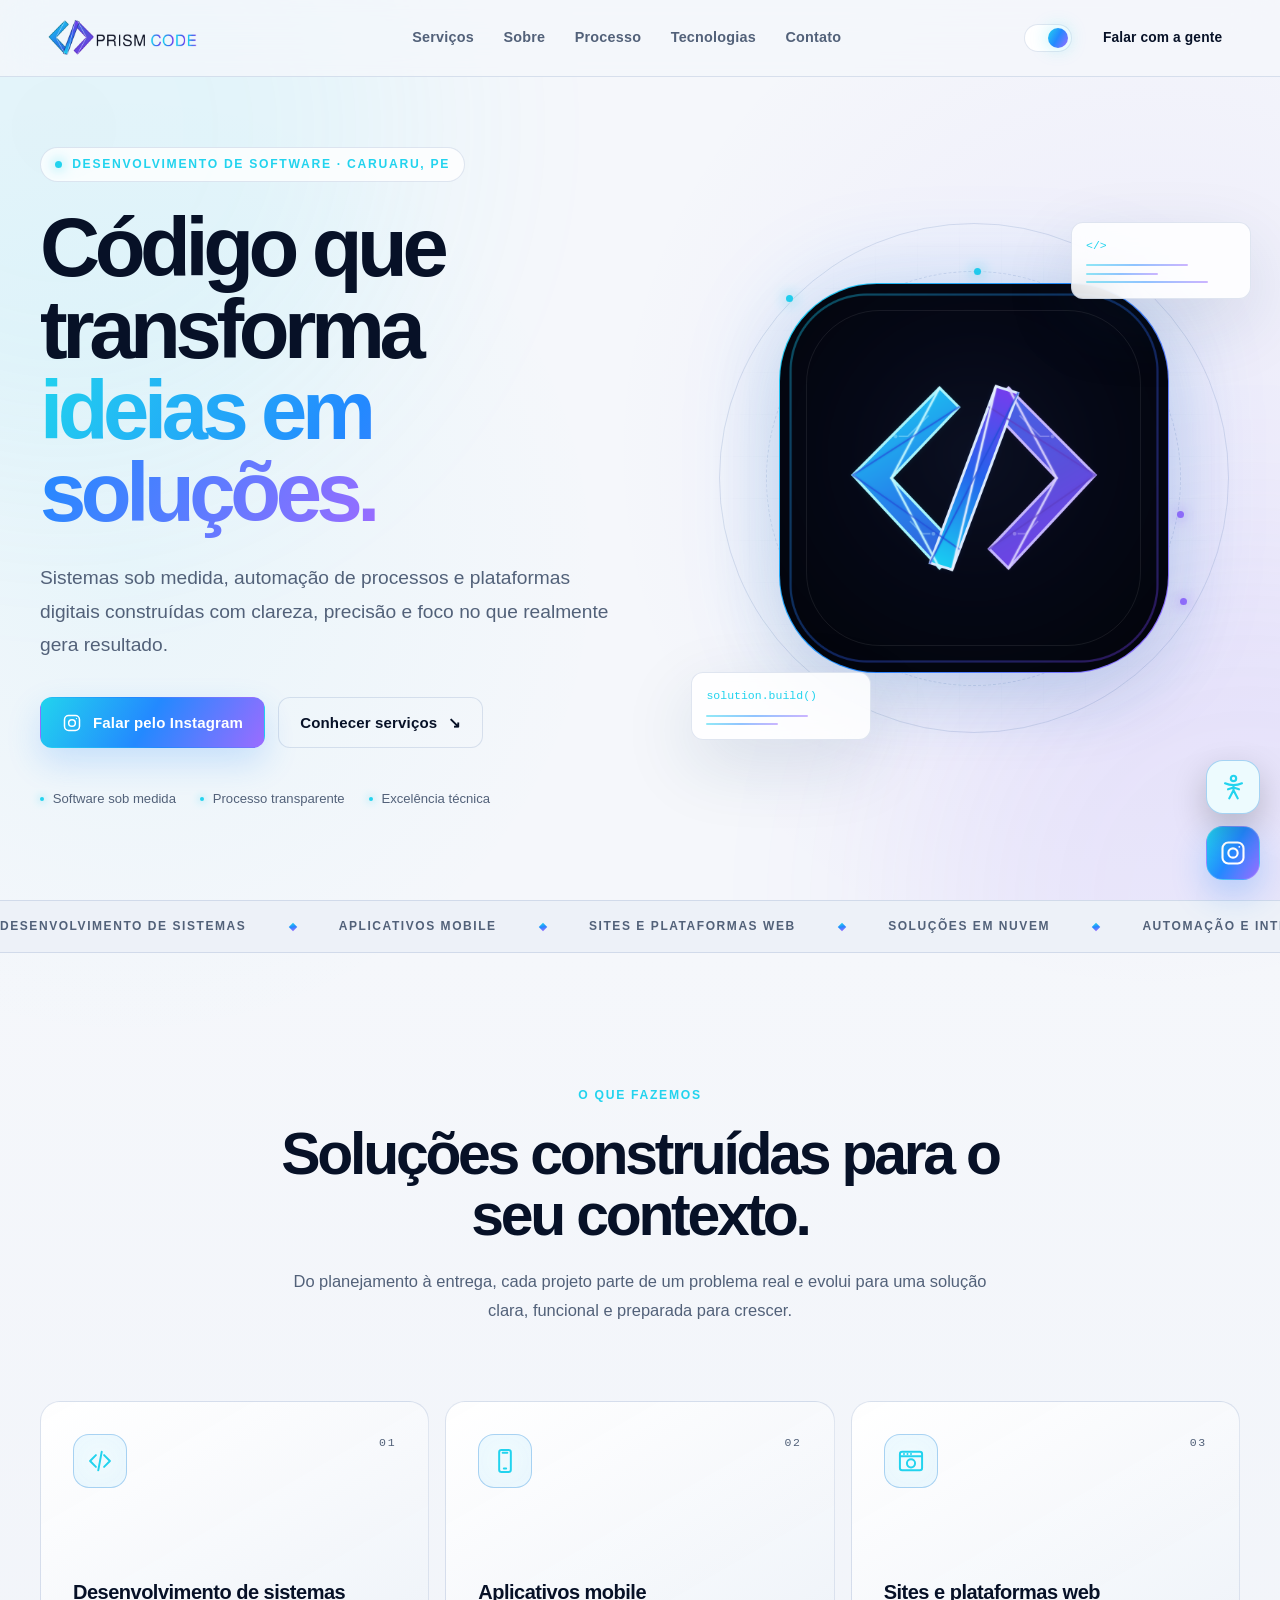
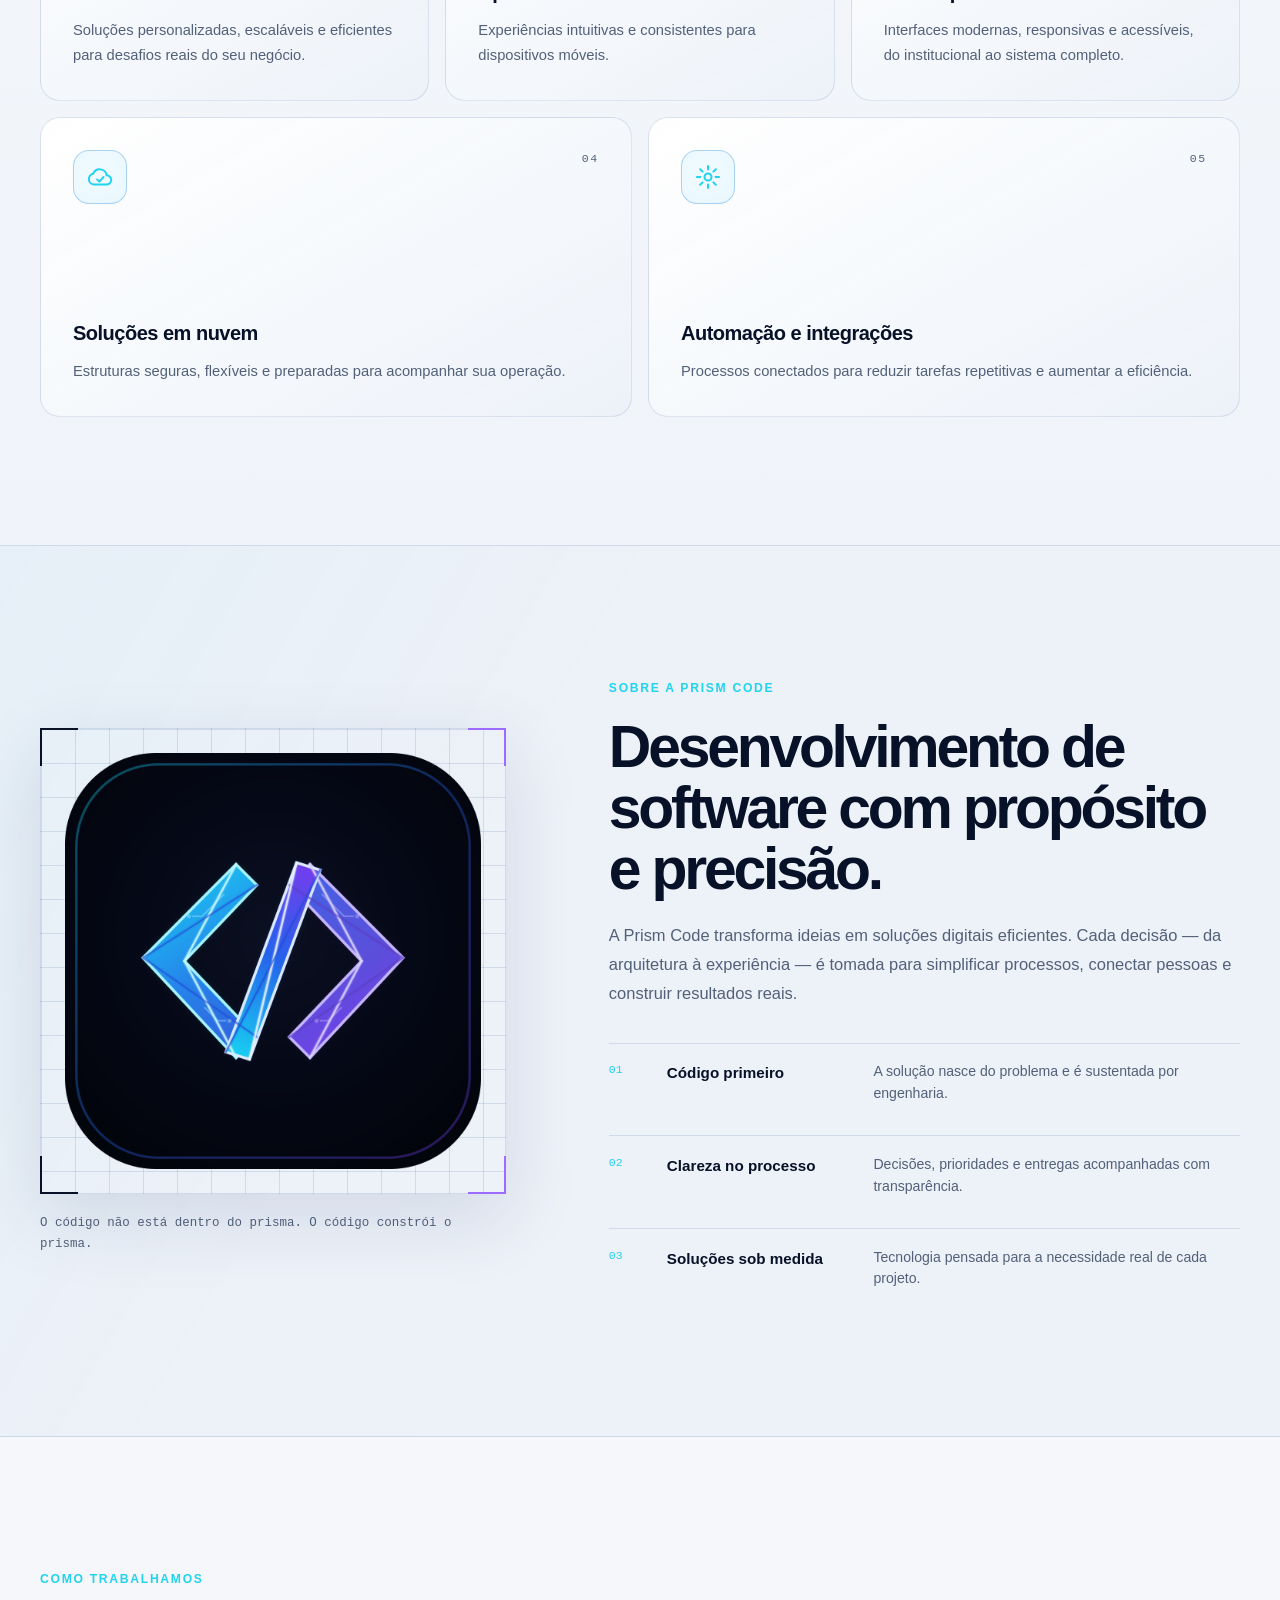
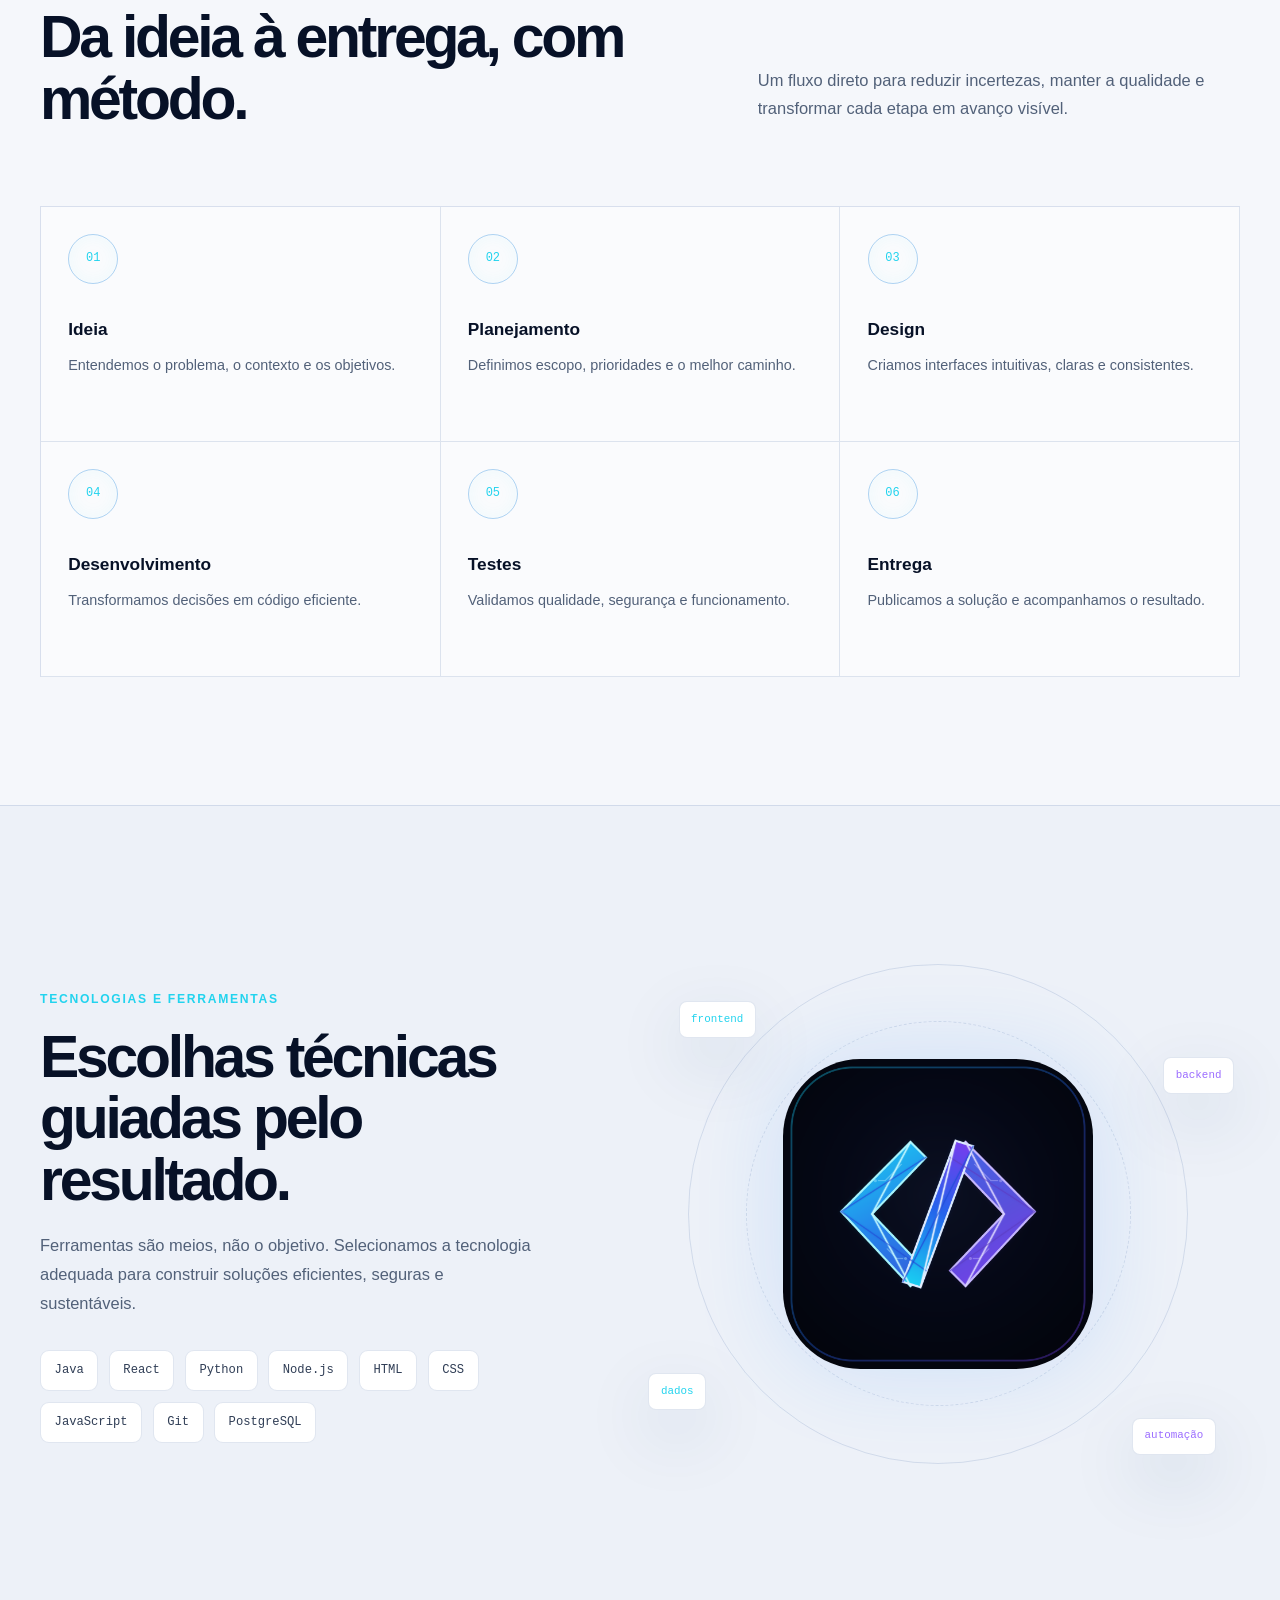
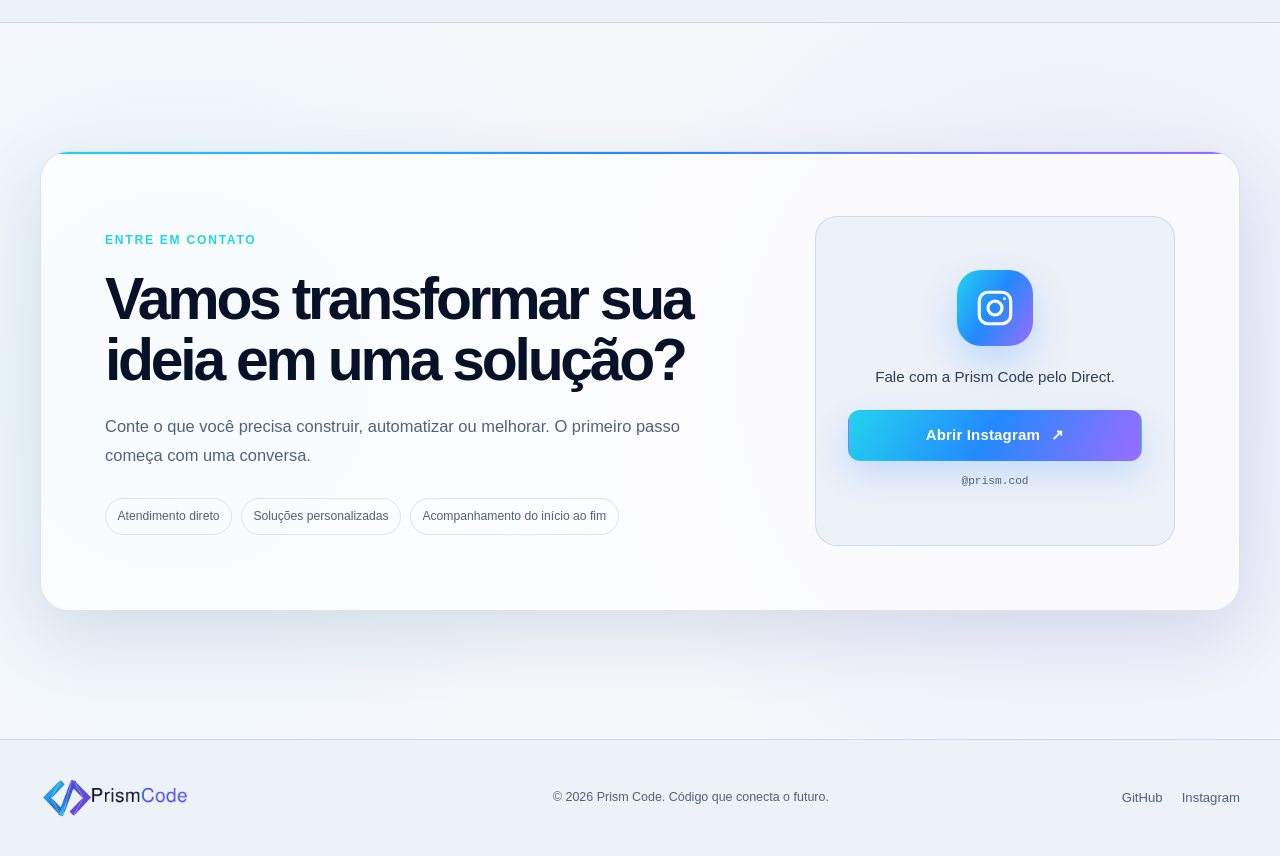
==== commit 4eaf462b: "Add files via upload" ====
--- a/index.html
+++ b/index.html
@@ -323,6 +323,67 @@
       </div>
     </footer>
 
+    <div class="accessibility-widget" id="accessibility-widget">
+      <button
+        class="floating-accessibility"
+        id="accessibility-toggle"
+        type="button"
+        aria-label="Abrir recursos de acessibilidade"
+        aria-controls="accessibility-panel"
+        aria-expanded="false"
+        aria-haspopup="dialog"
+      >
+        <svg viewBox="0 0 24 24" fill="none" stroke="currentColor" stroke-width="1.8" stroke-linecap="round" stroke-linejoin="round" aria-hidden="true">
+          <circle cx="12" cy="4.5" r="2.2"></circle>
+          <path d="M5 8.5c2.2 1 4.5 1.5 7 1.5s4.8-.5 7-1.5M12 10v4.2M8.5 21l3.5-6.8 3.5 6.8M7.5 13.5 12 12l4.5 1.5"></path>
+        </svg>
+      </button>
+
+      <section
+        class="accessibility-panel"
+        id="accessibility-panel"
+        role="dialog"
+        aria-labelledby="accessibility-title"
+        hidden
+      >
+        <div class="accessibility-panel-header">
+          <div>
+            <span class="accessibility-kicker">Preferências</span>
+            <h2 id="accessibility-title">Acessibilidade</h2>
+          </div>
+          <button class="accessibility-close" id="accessibility-close" type="button" aria-label="Fechar recursos de acessibilidade">×</button>
+        </div>
+
+        <p class="accessibility-description">Ajuste a leitura do site conforme sua necessidade.</p>
+
+        <div class="accessibility-text-control">
+          <span>Tamanho do texto</span>
+          <div>
+            <button id="font-decrease" type="button" aria-label="Diminuir tamanho do texto">A−</button>
+            <output id="font-size-status" aria-live="polite">100%</output>
+            <button id="font-increase" type="button" aria-label="Aumentar tamanho do texto">A+</button>
+          </div>
+        </div>
+
+        <div class="accessibility-options">
+          <button class="accessibility-option" id="contrast-toggle" type="button" aria-pressed="false">
+            <span class="accessibility-option-icon" aria-hidden="true">◐</span>
+            <span><strong>Alto contraste</strong><small>Reforça cores e contornos</small></span>
+          </button>
+          <button class="accessibility-option" id="links-toggle" type="button" aria-pressed="false">
+            <span class="accessibility-option-icon" aria-hidden="true">↗</span>
+            <span><strong>Destacar links</strong><small>Sublinha elementos clicáveis</small></span>
+          </button>
+          <button class="accessibility-option" id="motion-toggle" type="button" aria-pressed="false">
+            <span class="accessibility-option-icon" aria-hidden="true">Ⅱ</span>
+            <span><strong>Pausar animações</strong><small>Reduz movimentos da interface</small></span>
+          </button>
+        </div>
+
+        <button class="accessibility-reset" id="accessibility-reset" type="button">Redefinir preferências</button>
+      </section>
+    </div>
+
     <a
       class="floating-instagram"
       href="https://www.instagram.com/prism.cod/"
--- a/style.css
+++ b/style.css
@@ -1212,6 +1212,269 @@
   height: 28px;
 }
 
+.accessibility-widget {
+  position: fixed;
+  right: 1.25rem;
+  bottom: calc(1.25rem + 54px + 0.75rem);
+  z-index: 82;
+}
+
+.floating-accessibility {
+  width: 54px;
+  height: 54px;
+  display: grid;
+  place-items: center;
+  border: 1px solid var(--border-strong);
+  border-radius: 17px;
+  background: color-mix(in srgb, var(--surface) 92%, var(--cyan) 8%);
+  color: var(--cyan);
+  box-shadow: 0 14px 34px rgba(0, 0, 0, 0.22);
+  cursor: pointer;
+  transition: transform 180ms ease, border-color 180ms ease, box-shadow 180ms ease;
+}
+
+.floating-accessibility:hover,
+.floating-accessibility[aria-expanded="true"] {
+  border-color: var(--cyan);
+  transform: translateY(-3px);
+  box-shadow: 0 18px 42px rgba(34, 211, 238, 0.2);
+}
+
+.floating-accessibility svg {
+  width: 29px;
+  height: 29px;
+}
+
+.accessibility-panel[hidden] {
+  display: none;
+}
+
+.accessibility-panel {
+  position: absolute;
+  right: 0;
+  bottom: calc(100% + 0.8rem);
+  width: min(330px, calc(100vw - 2.5rem));
+  max-height: min(620px, calc(100vh - 9rem));
+  overflow-y: auto;
+  padding: 1.2rem;
+  border: 1px solid var(--border-strong);
+  border-radius: 20px;
+  background: color-mix(in srgb, var(--surface) 96%, transparent);
+  color: var(--text);
+  box-shadow: var(--shadow);
+  backdrop-filter: blur(22px) saturate(135%);
+}
+
+.accessibility-panel-header {
+  display: flex;
+  align-items: flex-start;
+  justify-content: space-between;
+  gap: 1rem;
+}
+
+.accessibility-kicker {
+  display: block;
+  margin-bottom: 0.2rem;
+  color: var(--cyan);
+  font-family: var(--font-geist-mono), monospace;
+  font-size: 0.62rem;
+  font-weight: 700;
+  letter-spacing: 0.14em;
+  text-transform: uppercase;
+}
+
+.accessibility-panel h2 {
+  font-size: 1.25rem;
+  line-height: 1.2;
+}
+
+.accessibility-close {
+  flex: 0 0 auto;
+  width: 36px;
+  height: 36px;
+  display: grid;
+  place-items: center;
+  border: 1px solid var(--border);
+  border-radius: 11px;
+  background: var(--surface-strong);
+  color: var(--muted-strong);
+  font-size: 1.4rem;
+  line-height: 1;
+  cursor: pointer;
+}
+
+.accessibility-description {
+  margin-top: 0.8rem;
+  color: var(--muted);
+  font-size: 0.82rem;
+}
+
+.accessibility-text-control {
+  margin-top: 1rem;
+  padding: 0.85rem;
+  border: 1px solid var(--border);
+  border-radius: 14px;
+  background: var(--surface-strong);
+}
+
+.accessibility-text-control > span {
+  display: block;
+  margin-bottom: 0.65rem;
+  color: var(--muted-strong);
+  font-size: 0.78rem;
+  font-weight: 650;
+}
+
+.accessibility-text-control > div {
+  display: grid;
+  grid-template-columns: 42px 1fr 42px;
+  align-items: center;
+  gap: 0.5rem;
+}
+
+.accessibility-text-control button {
+  height: 38px;
+  border: 1px solid var(--border);
+  border-radius: 10px;
+  background: var(--surface);
+  color: var(--text);
+  font-weight: 750;
+  cursor: pointer;
+}
+
+.accessibility-text-control button:disabled {
+  opacity: 0.42;
+  cursor: not-allowed;
+}
+
+.accessibility-text-control output {
+  color: var(--cyan);
+  font-family: var(--font-geist-mono), monospace;
+  font-size: 0.76rem;
+  font-weight: 700;
+  text-align: center;
+}
+
+.accessibility-options {
+  display: grid;
+  gap: 0.55rem;
+  margin-top: 0.7rem;
+}
+
+.accessibility-option {
+  width: 100%;
+  display: grid;
+  grid-template-columns: 38px 1fr;
+  align-items: center;
+  gap: 0.7rem;
+  padding: 0.75rem;
+  border: 1px solid var(--border);
+  border-radius: 14px;
+  background: transparent;
+  color: var(--text);
+  text-align: left;
+  cursor: pointer;
+  transition: border-color 160ms ease, background-color 160ms ease;
+}
+
+.accessibility-option:hover,
+.accessibility-option.is-active {
+  border-color: var(--border-strong);
+  background: color-mix(in srgb, var(--surface-strong) 88%, var(--cyan) 12%);
+}
+
+.accessibility-option-icon {
+  width: 38px;
+  height: 38px;
+  display: grid;
+  place-items: center;
+  border: 1px solid var(--border);
+  border-radius: 11px;
+  color: var(--cyan);
+  font-family: var(--font-geist-mono), monospace;
+  font-weight: 800;
+}
+
+.accessibility-option strong,
+.accessibility-option small {
+  display: block;
+}
+
+.accessibility-option strong {
+  font-size: 0.8rem;
+}
+
+.accessibility-option small {
+  margin-top: 0.08rem;
+  color: var(--muted);
+  font-size: 0.67rem;
+  font-weight: 450;
+}
+
+.accessibility-reset {
+  width: 100%;
+  margin-top: 0.8rem;
+  padding: 0.7rem 0.85rem;
+  border: 0;
+  background: transparent;
+  color: var(--muted);
+  font-size: 0.72rem;
+  font-weight: 650;
+  text-decoration: underline;
+  text-underline-offset: 0.2em;
+  cursor: pointer;
+}
+
+html.accessibility-high-contrast {
+  --bg: #000000;
+  --bg-soft: #050505;
+  --surface: #090909;
+  --surface-strong: #111111;
+  --text: #ffffff;
+  --muted: #e2e8f0;
+  --muted-strong: #ffffff;
+  --border: rgba(255, 255, 255, 0.48);
+  --border-strong: #22d3ee;
+  --nav-bg: rgba(0, 0, 0, 0.94);
+}
+
+html[data-theme="light"].accessibility-high-contrast {
+  --bg: #ffffff;
+  --bg-soft: #f4f4f4;
+  --surface: #ffffff;
+  --surface-strong: #f2f2f2;
+  --text: #000000;
+  --muted: #1f2937;
+  --muted-strong: #000000;
+  --border: rgba(0, 0, 0, 0.42);
+  --border-strong: #005fcc;
+  --nav-bg: rgba(255, 255, 255, 0.96);
+}
+
+html.accessibility-high-contrast :focus-visible {
+  outline-width: 4px;
+  outline-color: #ffdf00;
+}
+
+html.accessibility-highlight-links a:not(.button):not(.nav-brand):not(.footer-brand):not(.floating-instagram) {
+  text-decoration: underline !important;
+  text-decoration-thickness: 2px !important;
+  text-underline-offset: 0.22em !important;
+}
+
+html.accessibility-reduce-motion {
+  scroll-behavior: auto;
+}
+
+html.accessibility-reduce-motion *,
+html.accessibility-reduce-motion *::before,
+html.accessibility-reduce-motion *::after {
+  scroll-behavior: auto !important;
+  animation-duration: 0.01ms !important;
+  animation-iteration-count: 1 !important;
+  transition-duration: 0.01ms !important;
+}
+
 [data-reveal] {
   opacity: 0;
   transform: translateY(24px);
@@ -1581,6 +1844,22 @@
     width: 50px;
     height: 50px;
   }
+
+  .accessibility-widget {
+    right: 0.85rem;
+    bottom: calc(0.85rem + 50px + 0.65rem);
+  }
+
+  .floating-accessibility {
+    width: 50px;
+    height: 50px;
+  }
+
+  .accessibility-panel {
+    width: min(320px, calc(100vw - 1.4rem));
+    max-height: calc(100vh - 8rem);
+    padding: 1rem;
+  }
 }
 
 @media (prefers-reduced-motion: reduce) {
